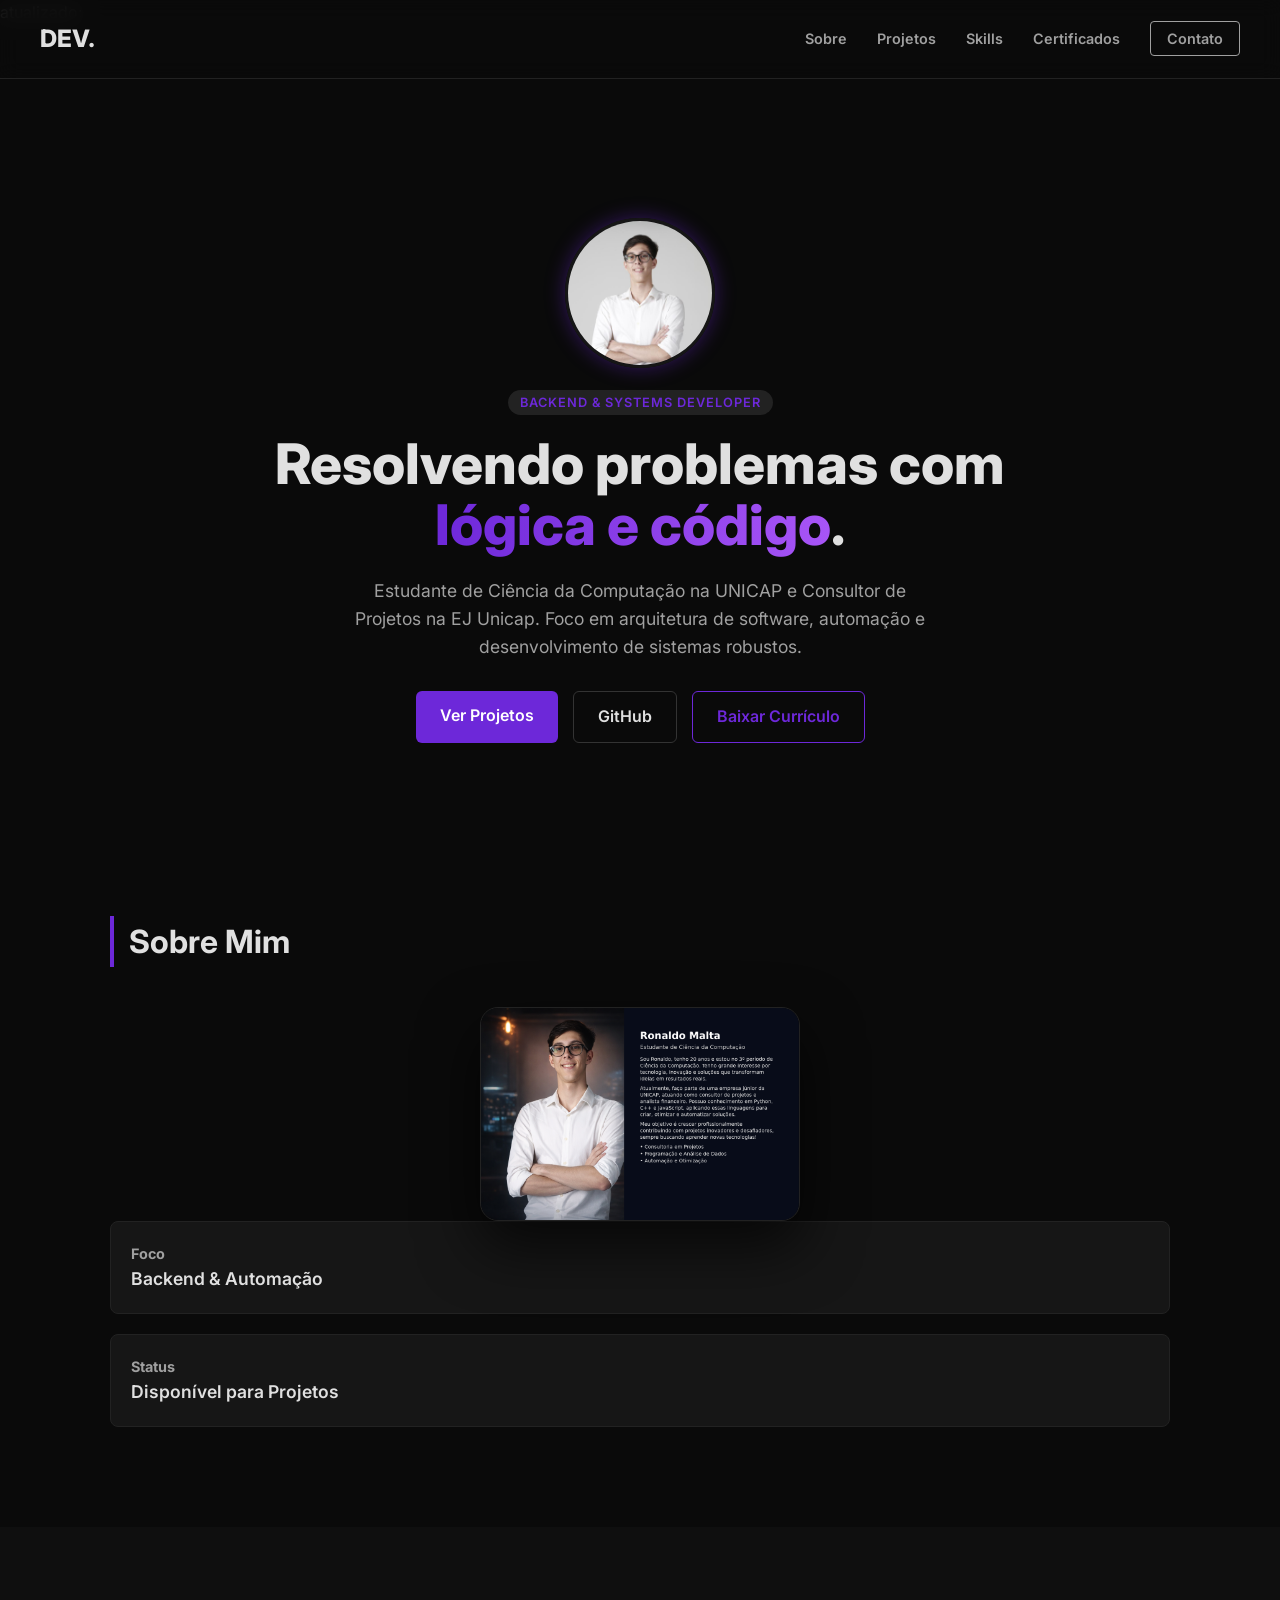
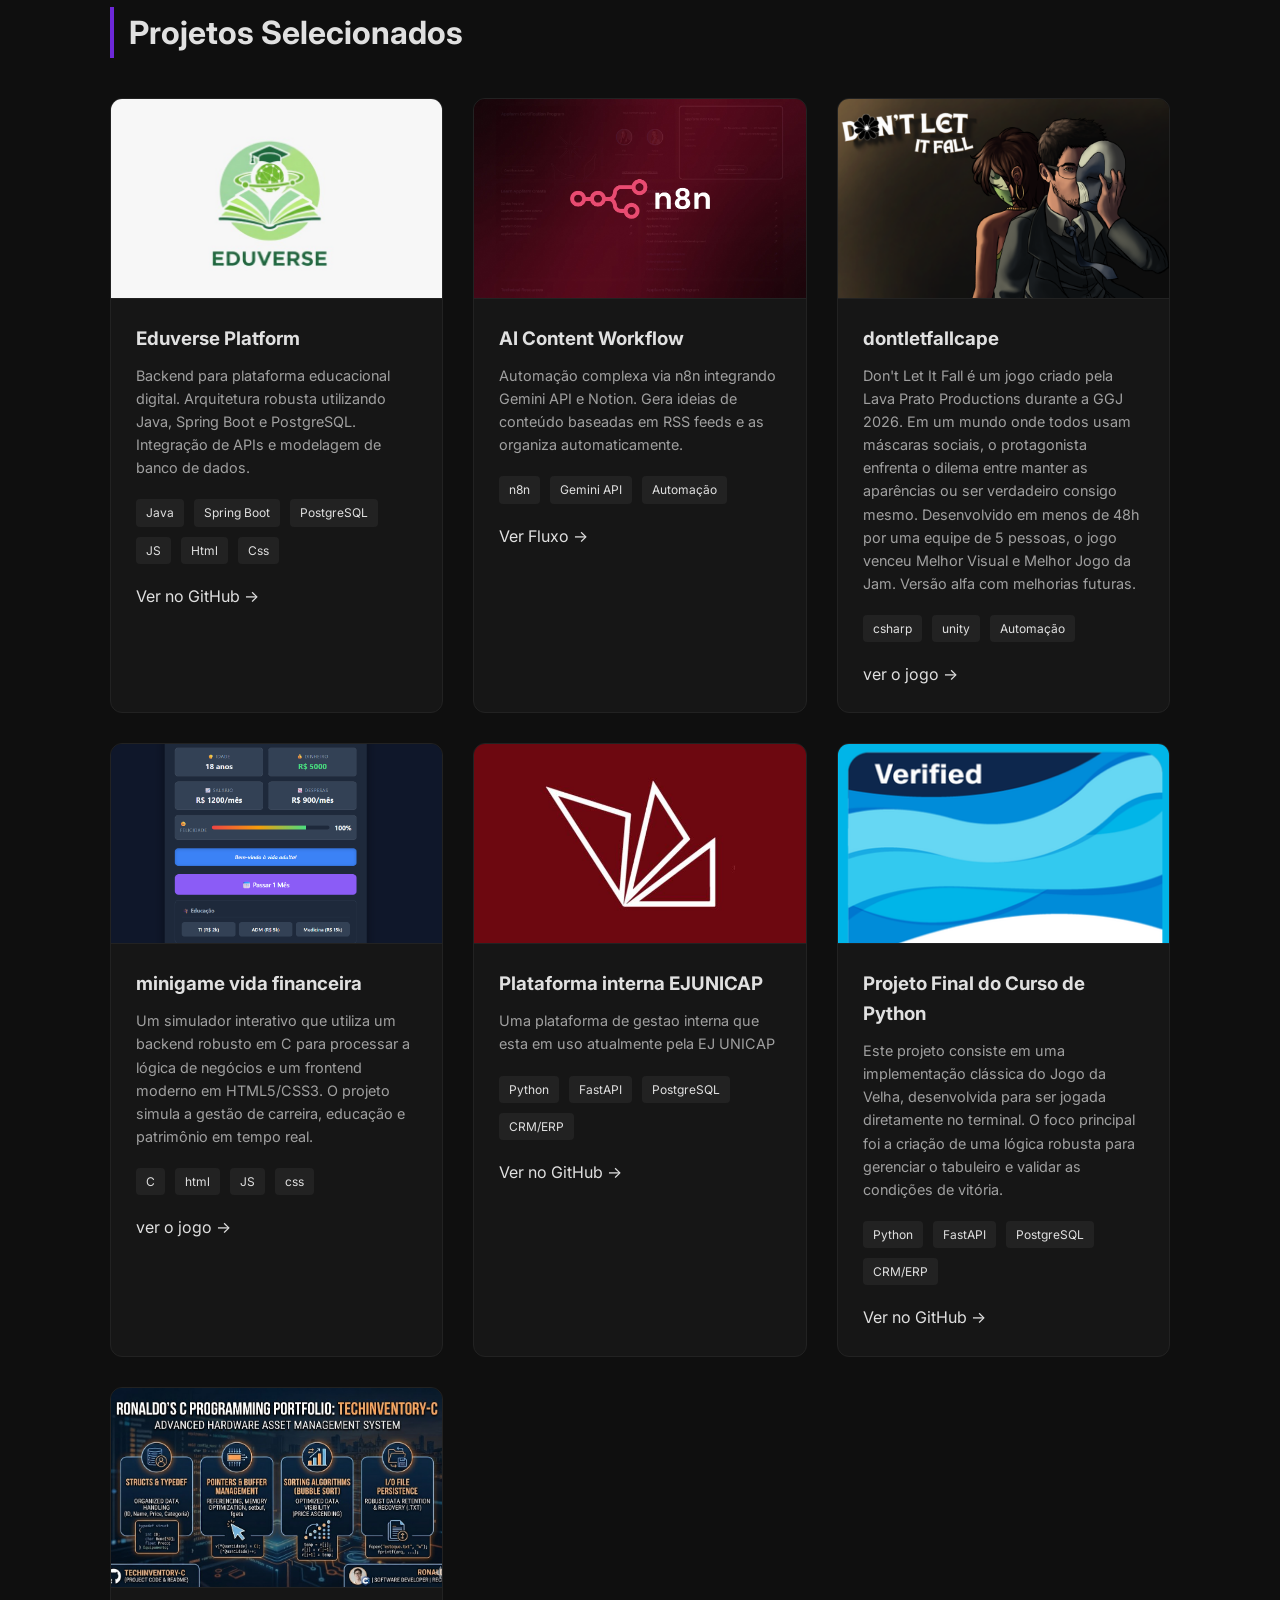
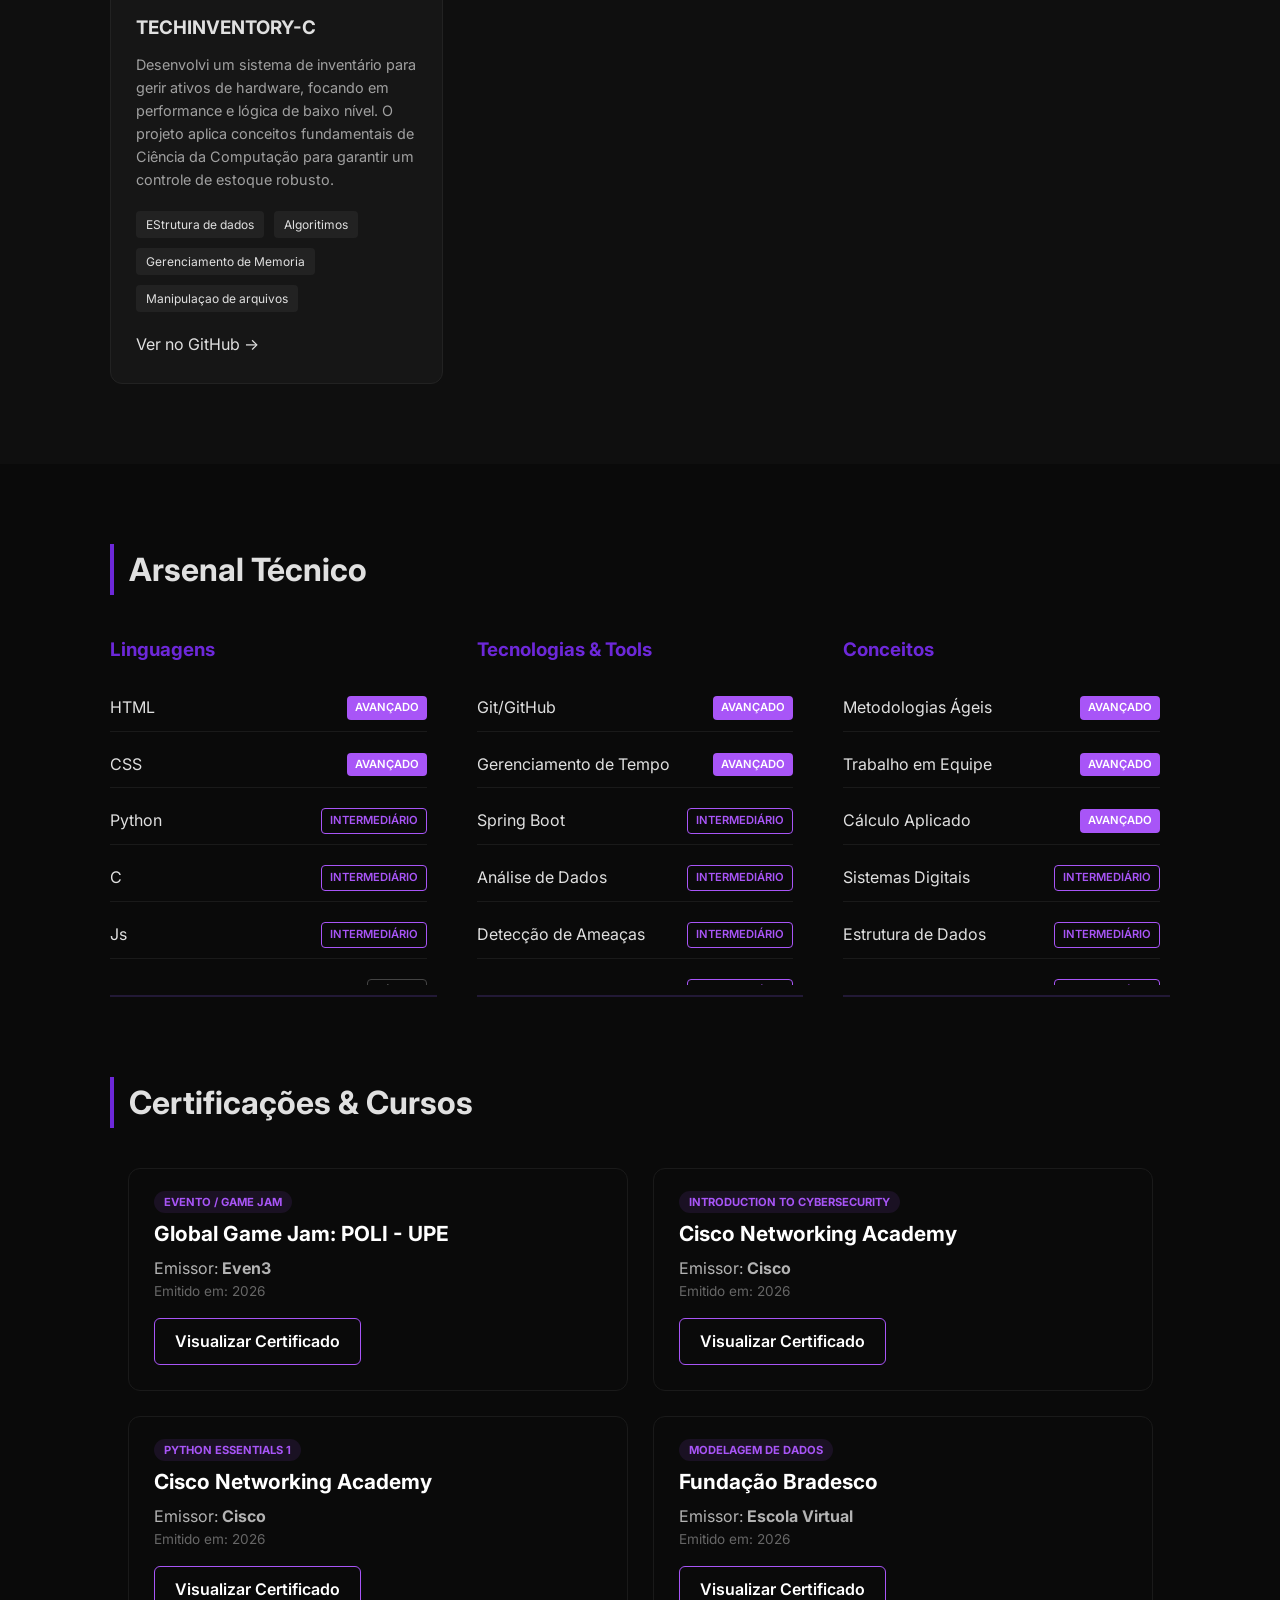
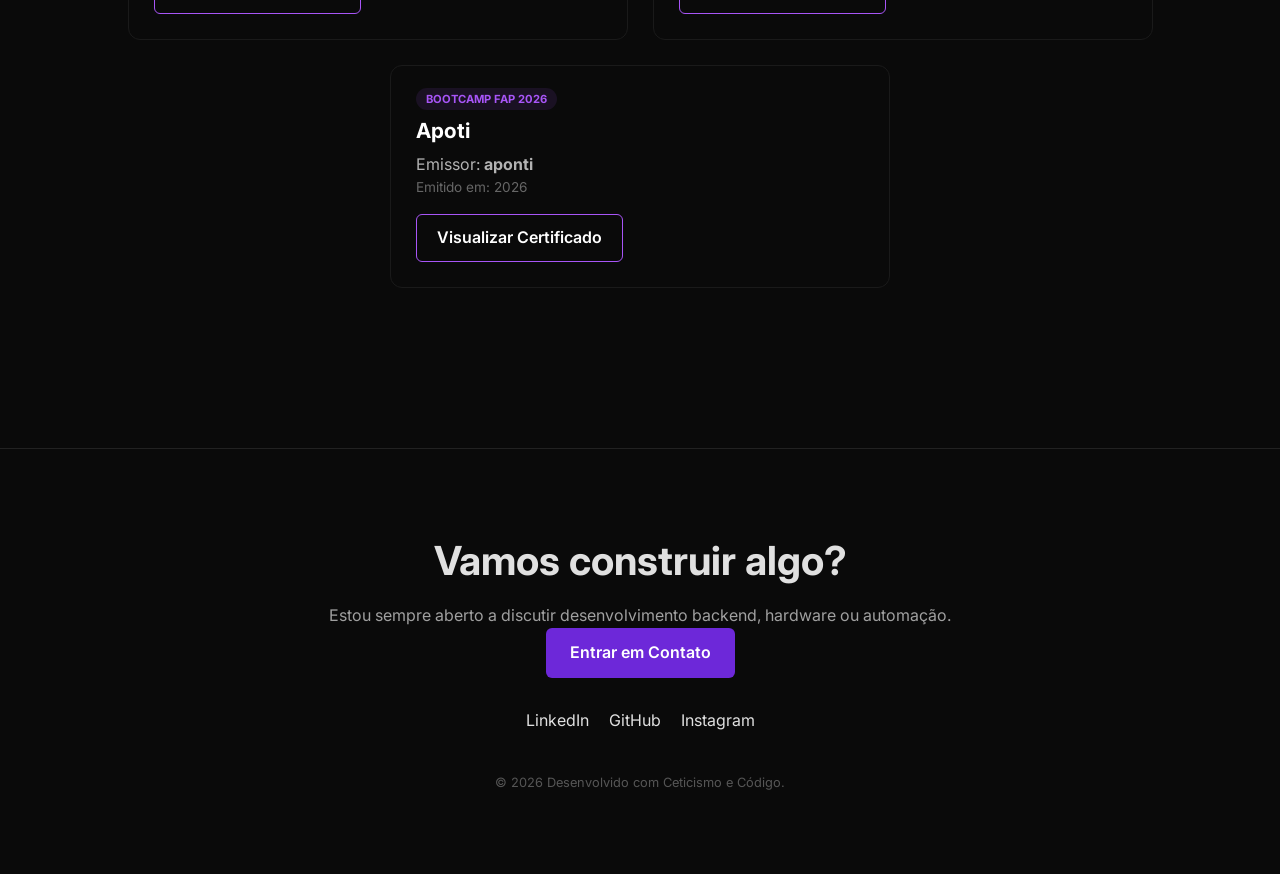
==== index.html @ 0e70e8b4 "projeto em C" ====
atualizado: <!DOCTYPE html>
<html lang="pt-BR">
<head>
    <meta charset="UTF-8">
    <meta name="viewport" content="width=device-width, initial-scale=1.0">
    <title>Portfólio | Consultor & Desenvolvedor</title>
    <link rel="stylesheet" href="css/style.css">
    <link href="https://fonts.googleapis.com/css2?family=Inter:wght@400;600;800&display=swap" rel="stylesheet">
</head>
<body>

    <nav class="navbar">
        <div class="logo">DEV.</div>
        <ul class="nav-links">
            <li><a href="#about">Sobre</a></li>
            <li><a href="#projects">Projetos</a></li>
            <li><a href="#skills">Skills</a></li>
            <li><a href="#certifications">Certificados</a></li>
            <li><a href="#contact" class="btn-contact">Contato</a></li>
        </ul>
    </nav>

    <header class="hero">
        <div class="hero-content">
            
            <div class="profile-container">
                <img src="./assets/imagens/perfil.jpg" alt="Foto de Perfil" class="profile-pic">
            </div>

            <span class="badge">Backend & Systems Developer</span>
            <h1>Resolvendo problemas com <span class="highlight">lógica e código</span>.</h1>
            <p>Estudante de Ciência da Computação na UNICAP e Consultor de Projetos na EJ Unicap. Foco em arquitetura de software, automação e desenvolvimento de sistemas robustos.</p>
            <div class="cta-group">
                <a href="#projects" class="btn-primary">Ver Projetos</a>
                <a href="https://github.com/ronaldomalta" target="_blank" class="btn-secondary">GitHub</a>
                <a href="./assets/curriculo.pdf" download class="btn-cv">
    Baixar Currículo
</a>
            </div>
        </div>
    </header>

    <section id="about" class="section">
        <div class="container">
            <h2>Sobre Mim</h2>
            <div class="about-photo">
    <img src="./assets/imagens/sobre.jpg" alt="Ronaldo Malta - Perfil Profissional">
</div>
                <div class="about-stats">
                    <div class="stat-card">
                        <h3>Foco</h3>
                        <p>Backend & Automação</p>
                    </div>
                    <div class="stat-card">
                        <h3>Status</h3>
                        <p>Disponível para Projetos</p>
                    </div>
                </div>
            </div>
        </div>
    </section>

    <section id="projects" class="section bg-dark">
        <div class="container">
            <h2>Projetos Selecionados</h2>
            <div class="project-grid">
                
                <article class="project-card">
                    <div class="project-image">
                        <img src="./assets/imagens/eduverse.jpg" alt="Backend Code" class="img-fluid">
                    </div>
                    <div class="project-info">
                        <h3>Eduverse Platform</h3>
                        <p>Backend para plataforma educacional digital. Arquitetura robusta utilizando Java, Spring Boot e PostgreSQL. Integração de APIs e modelagem de banco de dados.</p>
                        <div class="tags">
                            <span>Java</span><span>Spring Boot</span><span>PostgreSQL</span><span>JS</span><span>Html</span><span>Css</span>
                        </div>
                        <a href="https://github.com/ronaldomalta/eduverse-front.git" class="link-arrow">Ver no GitHub &rarr;</a>
                    </div>
                </article>
                <article class="project-card">
                    <div class="project-image">
                        <img src="./assets/imagens/n8n-workflow.jpg" alt="Automation" class="img-fluid">
                    </div>
                    <div class="project-info">
                        <h3>AI Content Workflow</h3>
                        <p>Automação complexa via n8n integrando Gemini API e Notion. Gera ideias de conteúdo baseadas em RSS feeds e as organiza automaticamente.</p>
                        <div class="tags">
                            <span>n8n</span><span>Gemini API</span><span>Automação</span>
                        </div>
                        <a href="#" class="link-arrow">Ver Fluxo &rarr;</a>
                    </div>
                </article>
                <article class="project-card">
                    <div class="project-image">
                        <img src="/assets/imagens/dontletitfallcape.png" alt="Automation" class="img-fluid">
                    </div>
                    <div class="project-info">
                        <h3>dontletfallcape</h3>
                        <p>Don't Let It Fall é um jogo criado pela Lava Prato Productions durante a GGJ 2026. Em um mundo onde todos usam máscaras sociais, o protagonista enfrenta o dilema entre manter as aparências ou ser verdadeiro consigo mesmo.
Desenvolvido em menos de 48h por uma equipe de 5 pessoas, o jogo venceu Melhor Visual e Melhor Jogo da Jam. Versão alfa com melhorias futuras.</p>
                        <div class="tags">
                            <span>csharp</span><span>unity</span><span>Automação</span>
                        </div>
                        <a href="https://globalgamejam.org/games/2026/dont-let-it-fall-1" class="link-arrow">ver o jogo &rarr;</a>
                    </div>
                </article>
                <article class="project-card">
                    <div class="project-image">
                        <img src="/assets/imagens/minigame.jpg" alt="Automation" class="img-fluid">
                    </div>
                    <div class="project-info">
                        <h3>minigame vida financeira</h3>
                        <p>Um simulador interativo que utiliza um backend robusto em C para processar a lógica de negócios e um frontend moderno em HTML5/CSS3. O projeto simula a gestão de carreira, educação e patrimônio em tempo real.</p>
                        <div class="tags">
                            <span>C</span><span>html</span><span>JS</span><span>css</span>
                        </div>
                        <a href="https://github.com/ronaldomalta/minigame-financeiro.git" class="link-arrow">ver o jogo &rarr;</a>
                    </div>
                </article>
                <article class="project-card">
                    <div class="project-image">
                        <img src="/assets/imagens/empresajuniur.png" alt="Backend Code" class="img-fluid">
                    </div>
                    <div class="project-info">
                        <h3>Plataforma interna EJUNICAP</h3>
                        <p>Uma plataforma de gestao interna que esta em uso atualmente pela EJ UNICAP</p>
                        <div class="tags">
                            <span>Python</span><span>FastAPI</span><span>PostgreSQL</span><span>CRM/ERP</span>
                        </div>
                        <a href="https://github.com/organizations/EJUnicap-org" class="link-arrow" target="_blank">Ver no GitHub &rarr;</a>
                    </div>
                </article>
                <article class="project-card">
                    <div class="project-image">
                        <img src="/assets/imagens/python.png" alt="Backend Code" class="img-fluid">
                    </div>
                    <div class="project-info">
                        <h3>Projeto Final do Curso de Python</h3>
                        <p>Este projeto consiste em uma implementação clássica do Jogo da Velha, desenvolvida para ser jogada diretamente no terminal. O foco principal foi a criação de uma lógica robusta para gerenciar o tabuleiro e validar as condições de vitória. </p>
                        <div class="tags">
                            <span>Python</span><span>FastAPI</span><span>PostgreSQL</span><span>CRM/ERP</span>
                        </div>
                        <a href="https://github.com/ronaldomalta/python-essentials-final-project.git" class="link-arrow" target="_blank">Ver no GitHub &rarr;</a>
                    </div>
                </article>
                 <article class="project-card">
                    <div class="project-image">
                        <img src="/assets/imagens/TECHINVENTORY-C.jpg" alt="Backend Code" class="img-fluid">
                    </div>
                    <div class="project-info">
                        <h3>TECHINVENTORY-C</h3>
                        <p>Desenvolvi um sistema de inventário para gerir ativos de hardware, focando em performance e lógica de baixo nível. O projeto aplica conceitos fundamentais de Ciência da Computação para garantir um controle de estoque robusto. </p>
                        <div class="tags">
                            <span>EStrutura de dados</span><span>Algoritimos</span><span>Gerenciamento de Memoria </span><span>Manipulaçao de arquivos</span>
                        </div>
                        <a href="https://github.com/ronaldomalta/TechInventory-C.git" class="link-arrow" target="_blank">Ver no GitHub &rarr;</a>
                    </div>
                </article>


            </div>
        </div>
    </section>

    <section id="skills" class="section">
    <div class="container">
        <h2>Arsenal Técnico</h2>
        <div class="skills-wrapper">
            
            <div class="skill-category">
                <h3>Linguagens</h3>
                <ul class="skill-list">
                    <li>Java <span class="skill-level Básico">Básico</span></li>
                    <li>Python <span class="skill-level intermediário">Intermediário</span></li>
                    <li>C# <span class="skill-level básico">Básico</span></li>
                    <li>C <span class="skill-level intermediário">Intermediário</span></li>
                    <li>Js <span class="skill-level intermediário">Intermediário</span></li>
                    <li>HTML <span class="skill-level avançado">Avançado</span></li>
                    <li>CSS <span class="skill-level avançado">Avançado</span></li>
                </ul>
            </div>

            <div class="skill-category">
                <h3>Tecnologias & Tools</h3>
                <ul class="skill-list">
                    <li>Spring Boot <span class="skill-level intermediário">Intermediário</span></li>
                    <li>Unity Engine <span class="skill-level básico">Básico</span></li>
                    <li>n8n <span class="skill-level Básico">Básico</span></li>
                    <li>Git/GitHub <span class="skill-level avançado">Avançado</span></li>
                    <li>Análise de Dados <span class="skill-level intermediário">Intermediário</span></li>
                    <li>Gerenciamento de Tempo <span class="skill-level avançado">Avançado</span></li>
                    <li>Detecção de Ameaças <span class="skill-level intermediário">Intermediário</span></li>
                    <li>Segurança em Redes <span class="skill-level básico">Básico</span></li>
                    <li>Scripting & Debugging <span class="skill-level intermediário">Intermediário</span></li>
                     <li>Desenvolvimento full stack <span class="skill-level intermediário">Intermediário</span></li>

                </ul>
            </div>

            <div class="skill-category">
                <h3>Conceitos</h3>
                <ul class="skill-list">
                    <li>Metodologias Ágeis <span class="skill-level avançado">Avançado</span></li>
                    <li>Trabalho em Equipe <span class="skill-level avançado">Avançado</span></li>
                    <li>Sistemas Digitais <span class="skill-level intermediário">Intermediário</span></li>
                    <li>Estrutura de Dados <span class="skill-level intermediário">Intermediário</span></li>
                    <li>SQL<span class="skill-level básico">Básico</span></li>
                    <li>Cálculo Aplicado <span class="skill-level avançado">Avançado</span></li>
                    <li>API REST <span class="skill-level intermediário">intermediário</span></li>
                    <li>Análise Financeira <span class="skill-level intermediário">Intermediário</span></li>
                    <li>Inglês <span class="skill-level intermediário">Intermediário B1</span></li>
                    <li>Cybersecurity <span class="skill-level intermediário">Intermediário</span></li>
                    <li>Tríade CIA <span class="skill-level intermediário">Intermediário</span></li>
                    <li>Privacidade de Dados<span class="skill-level intermediário">Intermediário</span></li>
                    <li>Pensamento Algorítmico<span class="skill-level intermediário">Intermediário</span></li>
                    <li>Melhores Práticas<span class="skill-level básico">Básico</span></li>
                </ul>
            </div>

        </div>        
    </div>
   <section id="certifications" class="section">
    <div class="container">
        <h2>Certificações & Cursos</h2>
        <div class="cert-grid">
            
            <!-- Card 1 -->
            <div class="cert-card">
                <div class="cert-info">
                    <span class="cert-tag">Evento / Game Jam</span>
                    <h4>Global Game Jam: POLI - UPE</h4>
                    <p>Emissor: <strong>Even3</strong></p>
                    <span class="cert-date">Emitido em: 2026</span>
                </div>
                <div class="cert-actions">
                    <a href="/assets/imagens/certificado gamejam.pdf" target="_blank" class="btn-cert">Visualizar Certificado</a>
                </div>
            </div>

            <!-- Card 2 -->
            <div class="cert-card">
                <div class="cert-info">
                    <span class="cert-tag">Introduction to Cybersecurity</span>
                    <h4>Cisco Networking Academy</h4>
                    <p>Emissor: <strong>Cisco</strong></p>
                    <span class="cert-date">Emitido em: 2026</span>
                </div>
                <div class="cert-actions">
                    <a href="/assets/imagens/cybersecurity.pdf" target="_blank" class="btn-cert">Visualizar Certificado</a>
                </div>
            </div>

            <!-- Card 3 -->
            <div class="cert-card">
                <div class="cert-info">
                    <span class="cert-tag">Python Essentials 1</span>
                    <h4>Cisco Networking Academy</h4>
                    <p>Emissor: <strong>Cisco</strong></p>
                    <span class="cert-date">Emitido em: 2026</span>
                </div>
                <div class="cert-actions">
                    <a href="/assets/imagens/Python.pdf" target="_blank" class="btn-cert">Visualizar Certificado</a>
                </div>
            </div>

            <!-- Card 4 (O novo certificado) -->
            <div class="cert-card">
                <div class="cert-info">
                    <span class="cert-tag">Modelagem de Dados</span>
                    <h4>Fundação Bradesco</h4>
                    <p>Emissor: <strong>Escola Virtual</strong></p>
                    <span class="cert-date">Emitido em: 2026</span>
                </div>
                <div class="cert-actions">
                    <a href="/assets/imagens/Certificado modelagem de dados.pdf" target="_blank" class="btn-cert">Visualizar Certificado</a>
                </div>
            </div>
            <!--card 5 (novo certificado)-->
            <div class="cert-card">
                <div class="cert-info">
                    <span class="cert-tag">Bootcamp FAP 2026 </span>
                    <h4>Apoti</h4>
                    <p>Emissor: <strong>aponti</strong></p>
                    <span class="cert-date">Emitido em: 2026</span>
                </div>
                <div class="cert-actions">
                    <a href="/assets/imagens/Turma 02 - C4_Certificado BootCamp.pdf" target="_blank" class="btn-cert">Visualizar Certificado</a>
                </div>
            </div>

        </div> <!-- Este fecha a cert-grid -->
    </div> <!-- Este fecha o container -->
</section> <!-- Este fecha a section -->
</section>

    <footer id="contact">
    <div class="container footer-content">
        <h2>Vamos construir algo?</h2>
        <p>Estou sempre aberto a discutir desenvolvimento backend, hardware ou automação.</p>
        <a href="mailto:ronaldomalta9@gmail.com" class="btn-primary">Entrar em Contato</a>
            <div class="social-links">
                <a href="https://www.linkedin.com/in/ronaldo-malta-583777362/">LinkedIn</a>
                <a href="https://github.com/ronaldomalta">GitHub</a>
                <a href="instagram.com/ronaldo__tavares">Instagram</a>
            </div>
            <p class="copyright">&copy; 2026 Desenvolvido com Ceticismo e Código.</p>
        </div>
    </footer>

</body>
</html>
---- css/style.css ----
/* ===============================
   VARIÁVEIS
================================ */
:root {
    --bg-color: #0a0a0a;
    --card-bg: #161616;
    --text-main: #e0e0e0;
    --text-muted: #a0a0a0;
    --accent: #6d28d9;
    --accent-hover: #5b21b6;
    --font-main: 'Inter', sans-serif;
}

/* ===============================
   RESET
================================ */
* {
    margin: 0;
    padding: 0;
    box-sizing: border-box;
}

body {
    font-family: var(--font-main);
    background-color: var(--bg-color);
    color: var(--text-main);
    line-height: 1.6;
}

a {
    text-decoration: none;
    color: inherit;
    transition: 0.3s;
}

ul {
    list-style: none;
}

/* ===============================
   UTILITÁRIOS
================================ */
.container {
    max-width: 1100px;
    margin: 0 auto;
    padding: 0 20px;
}

/* ===============================
   NAVBAR
================================ */
.navbar {
    display: flex;
    justify-content: space-between;
    align-items: center;
    padding: 20px 40px;
    position: fixed;
    width: 100%;
    top: 0;
    background: rgba(10, 10, 10, 0.9);
    backdrop-filter: blur(10px);
    z-index: 1000;
    border-bottom: 1px solid #222;
}

.logo {
    font-weight: 800;
    font-size: 1.5rem;
}

.nav-links {
    display: flex;
    gap: 30px;
    align-items: center;
}

.nav-links a {
    font-size: 0.9rem;
    font-weight: 600;
    color: var(--text-muted);
}

.nav-links a:hover {
    color: var(--text-main);
}

.btn-contact {
    border: 1px solid var(--text-muted);
    padding: 8px 16px;
    border-radius: 4px;
}

.btn-contact:hover {
    border-color: var(--text-main);
    background: #fff;
    color: #000;
}

/* ===============================
   HERO
================================ */
.hero {
    min-height: 90vh;
    padding-top: 100px;
    display: flex;
    align-items: center;
    justify-content: center;
    text-align: center;
}

.hero-content {
    max-width: 800px;
}

/* FOTO DE PERFIL */
.profile-container {
    margin-bottom: 25px;
    display: flex;
    justify-content: center;
}

.profile-pic {
    width: 150px;
    height: 150px;
    border-radius: 50%;
    object-fit: cover;
    border: 3px solid var(--card-bg);
    box-shadow: 0 0 20px rgba(109, 40, 217, 0.4);
    transition: 0.3s ease;
}

.profile-pic:hover {
    transform: scale(1.05);
    box-shadow: 0 0 30px rgba(109, 40, 217, 0.7);
}

.badge {
    background: #222;
    color: var(--accent);
    padding: 5px 12px;
    border-radius: 20px;
    font-size: 0.8rem;
    font-weight: 600;
    text-transform: uppercase;
    letter-spacing: 1px;
}

h1 {
    font-size: 3.5rem;
    margin: 20px 0;
    line-height: 1.1;
    font-weight: 800;
}

.highlight {
    background: linear-gradient(90deg, var(--accent), #a855f7);
    -webkit-background-clip: text;
    -webkit-text-fill-color: transparent;
}

.hero p {
    font-size: 1.1rem;
    color: var(--text-muted);
    max-width: 600px;
    margin: 0 auto 30px auto;
}

.cta-group {
    display: flex;
    gap: 15px;
    justify-content: center;
    flex-wrap: wrap;
}

/* BOTÕES */
.btn-primary {
    background: var(--accent);
    color: #fff;
    padding: 12px 24px;
    border-radius: 6px;
    font-weight: 600;
    display: inline-block;
    transition: 0.3s ease;
}

.btn-primary:hover {
    background: var(--accent-hover);
    transform: translateY(-2px);
}

.btn-secondary {
    background: transparent;
    border: 1px solid #333;
    padding: 12px 24px;
    border-radius: 6px;
    font-weight: 600;
}

.btn-secondary:hover {
    border-color: var(--text-main);
}

.btn-cv {
    background: transparent;
    border: 1px solid var(--accent);
    color: var(--accent);
    padding: 12px 24px;
    border-radius: 6px;
    font-weight: 600;
}

.btn-cv:hover {
    background: var(--accent);
    color: #fff;
    transform: translateY(-2px);
}

/* ===============================
   SECTIONS
================================ */
.section {
    padding: 80px 0;
}

.bg-dark {
    background: #0f0f0f;
}

/* Linha roxa só nas sections */
.section h2 {
    font-size: 2rem;
    margin-bottom: 40px;
    border-left: 4px solid var(--accent);
    padding-left: 15px;
}

/* ===============================
   ABOUT
================================ */
.about-grid {
    display: grid;
    grid-template-columns: 1fr 1fr;
    gap: 40px;
    align-items: center;
}

.about-photo {
    display: flex;
    justify-content: center;
    align-items: center;
}

.about-photo img {
    width: 100%;
    max-width: 320px;
    border-radius: 18px;
    border: 1px solid #222;
    box-shadow: 0 25px 60px rgba(0,0,0,0.7);
    transition: 0.4s ease;
}

.about-photo img:hover {
    transform: translateY(-6px) scale(1.03);
    box-shadow: 0 35px 80px rgba(109, 40, 217, 0.4);
}

.stat-card {
    background: var(--card-bg);
    padding: 20px;
    border-radius: 8px;
    margin-bottom: 20px;
    border: 1px solid #222;
}

.stat-card h3 {
    font-size: 0.9rem;
    color: var(--text-muted);
}

.stat-card p {
    font-weight: 600;
    font-size: 1.1rem;
}
/* ===============================
   EXPERIENCE COMPACT
================================ */
.exp-wrapper {
    max-width: 800px;
    margin: 0 auto;
}

.exp-item {
    background: var(--card-bg);
    border-radius: 10px;
    border: 1px solid #222;
    transition: 0.3s ease;
}

.exp-item:hover {
    transform: translateY(-4px);
    border-color: var(--accent);
}
.exp-item.compact {
    padding: 24px;
}

/* topo com logo + texto */
.exp-top {
    display: flex;
    gap: 18px;
    align-items: flex-start;
}

/* logo pequena tipo projeto */
.exp-logo {
    width: 70px;
    height: 70px;
    object-fit: contain;
    background: #111;
    padding: 8px;
    border-radius: 8px;
    border: 1px solid #222;
}

.exp-main h3 {
    font-size: 1.2rem;
    margin-bottom: 4px;
}

.exp-meta {
    font-size: 0.85rem;
    color: var(--text-muted);
}

.exp-main p {
    margin-top: 8px;
    font-size: 0.95rem;
    color: var(--text-muted);
}

/* parte de aprendizados */
.exp-learned {
    margin-top: 18px;
    padding-top: 14px;
    border-top: 1px solid #222;
}

.exp-learned strong {
    font-size: 0.9rem;
    color: var(--accent);
}

.exp-learned ul {
    margin-top: 8px;
    padding-left: 18px;
}

.exp-learned li {
    margin-bottom: 6px;
    color: var(--text-muted);
}

.exp-learned li::marker {
    color: var(--accent);
}

/* MOBILE */
@media (max-width: 768px) {
    .exp-top {
        flex-direction: column;
    }

    .exp-logo {
        width: 60px;
        height: 60px;
    }
}
/* ===============================
   PROJECTS
================================ */
.project-grid {
    display: grid;
    grid-template-columns: repeat(auto-fit, minmax(300px, 1fr));
    gap: 30px;
}

.project-card {
    background: var(--card-bg);
    border-radius: 12px;
    overflow: hidden;
    border: 1px solid #222;
    transition: 0.3s ease;
}

.project-card:hover {
    transform: translateY(-5px);
}

.project-image {
    height: 200px;
    overflow: hidden;
    border-bottom: 1px solid #222;
}

.img-fluid {
    width: 100%;
    height: 100%;
    object-fit: cover;
    transition: 0.5s ease;
}

.project-card:hover .img-fluid {
    transform: scale(1.1);
}

.project-info {
    padding: 25px;
}

.project-info h3 {
    margin-bottom: 10px;
}

.project-info p {
    font-size: 0.9rem;
    color: var(--text-muted);
    margin-bottom: 20px;
}

.tags {
    display: flex;
    gap: 10px;
    flex-wrap: wrap;
    margin-bottom: 20px;
}

.tags span {
    background: #222;
    font-size: 0.75rem;
    padding: 4px 10px;
    border-radius: 4px;
}

/* ===============================
   SKILLS
================================ */
.skills-wrapper {
    display: grid;
    grid-template-columns: repeat(3, 1fr);
    gap: 30px;
}

.skill-category h3 {
    color: var(--accent);
    margin-bottom: 20px;
}

.skill-list li {
    margin-bottom: 10px;
    padding-bottom: 10px;
    border-bottom: 1px solid #222;
    color: var(--text-muted);
}

/* ===============================
   FOOTER
================================ */
footer {
    text-align: center;
    padding: 80px 0;
    border-top: 1px solid #222;
}

/* Remove linha roxa do footer */
footer h2 {
    font-size: 2.5rem;
    margin-bottom: 10px;
    border: none;
    padding-left: 0;
}

footer p {
    color: var(--text-muted);
}

.social-links {
    margin: 30px 0;
    display: flex;
    justify-content: center;
    gap: 20px;
}

.copyright {
    font-size: 0.8rem;
    margin-top: 40px;
    opacity: 0.5;
}

/* ===============================
   MOBILE
================================ */
@media (max-width: 768px) {
    h1 {
        font-size: 2.5rem;
    }

    .about-grid,
    .skills-wrapper {
        grid-template-columns: 1fr;
    }

    .navbar {
        padding: 15px 20px;
    }

    .nav-links {
        display: none;
    }

    .about-photo img {
        max-width: 260px;
        margin-bottom: 30px;
    }
}

/* Layout das Colunas */
.skills-wrapper {
    display: grid;
    grid-template-columns: repeat(auto-fit, minmax(250px, 1fr));
    gap: 40px;
    margin-top: 30px;
}

.skill-list {
    list-style: none;
    padding: 0;
}

.skill-list li {
    display: flex;
    justify-content: space-between;
    align-items: center;
    padding: 10px 0;
    border-bottom: 1px solid #1a1a1a;
    color: #e0e0e0;
}

/* Estilo das Badges */
.skill-level {
    font-size: 0.7rem;
    padding: 3px 8px;
    border-radius: 4px;
    font-weight: 600;
    text-transform: uppercase;
}

/* Cores por nível */
.avançado {
    background-color: #a855f7; /* Roxo principal */
    color: #fff;
}

.intermediário {
    border: 1px solid #a855f7;
    color: #a855f7;
}

.básico {
    color: #888;
    border: 1px solid #444;
}
/* Container principal de certificados */
.cert-grid {
    display: flex;
    justify-content: center; /* Centraliza enquanto houver poucos */
    flex-wrap: wrap;
    gap: 25px;
    margin-top: 30px;
}

.cert-card {
    background-color: #0a0a0a;
    border: 1px solid #1a1a1a;
    padding: 25px;
    border-radius: 12px;
    width: 100%;
    max-width: 500px; /* Um pouco maior por ser o único */
    display: flex;
    flex-direction: column;
    gap: 15px;
    position: relative;
    overflow: hidden;
    transition: all 0.3s ease;
}

.cert-card:hover {
    border-color: #a855f7;
    box-shadow: 0 0 20px rgba(168, 85, 247, 0.15);
    transform: translateY(-5px);
}

.cert-tag {
    background-color: rgba(168, 85, 247, 0.1);
    color: #a855f7;
    font-size: 0.7rem;
    padding: 4px 10px;
    border-radius: 20px;
    text-transform: uppercase;
    font-weight: bold;
    width: fit-content;
}

.cert-info h4 {
    color: #fff;
    font-size: 1.3rem;
    margin: 5px 0;
}

.cert-info p {
    color: #b3b3b3;
}

.cert-date {
    color: #666;
    font-size: 0.85rem;
}

.btn-cert {
    display: inline-block;
    text-decoration: none;
    color: #fff;
    background-color: transparent;
    border: 1px solid #a855f7;
    padding: 10px 20px;
    border-radius: 6px;
    font-weight: 600;
    transition: all 0.3s ease;
    text-align: center;
}

.btn-cert:hover {
    background-color: #a855f7;
    box-shadow: 0 0 15px rgba(168, 85, 247, 0.4);
}
.arsenal-container {
    max-height: 500px; /* Ajuste essa altura conforme o que você quer que apareça primeiro */
    overflow-y: auto;  /* Faz o scroll aparecer apenas se o conteúdo for maior que a altura */
    padding-right: 15px; /* Espaço para a barra não ficar colada no texto */
}

/* Personalização da barra de scroll para combinar com seu tema roxo */
.arsenal-container::-webkit-scrollbar {
    width: 8px;
}

.arsenal-container::-webkit-scrollbar-track {
    background: #1a1a1a; /* Cor do fundo da barra */
    border-radius: 10px;
}

.arsenal-container::-webkit-scrollbar-thumb {
    background: #8257e5; /* O roxo que você usa no layout */
    border-radius: 10px;
}

.arsenal-container::-webkit-scrollbar-thumb:hover {
    background: #9466ff; /* Um roxo mais claro ao passar o mouse */
}
/* 1. Definimos uma altura fixa para as listas e ativamos o scroll */
.skill-list {
    max-height: 300px; /* Ajuste este valor para mostrar mais ou menos itens antes do scroll */
    overflow-y: auto;  /* Ativa o scroll vertical quando necessário */
    padding-right: 10px; /* Espaço para a barra de scroll não cobrir o texto */
    list-style: none;
}

/* 2. Personalização da Barra de Rolagem (Estilo Moderno/Gamer) */
.skill-list::-webkit-scrollbar {
    width: 6px; /* Largura da barra */
}

.skill-list::-webkit-scrollbar-track {
    background: rgba(255, 255, 255, 0.05); /* Fundo da trilha quase transparente */
    border-radius: 10px;
}

.skill-list::-webkit-scrollbar-thumb {
    background: #8257e5; /* Cor roxa principal do seu tema */
    border-radius: 10px;
}

.skill-list::-webkit-scrollbar-thumb:hover {
    background: #9466ff; /* Cor quando passa o mouse */
}

/* Opcional: Efeito visual para indicar que tem mais conteúdo abaixo */
.skill-category {
    position: relative;
    border-bottom: 2px solid rgba(130, 87, 229, 0.2);
    padding-bottom: 10px;
}

/* ordem dos niveis 
/* Define que a lista é um container flexível em coluna */
.skill-list {
    display: flex;
    flex-direction: column;
}

/* Avançado (Roxo sólido) - Fica no topo */
.skill-list li:has(.avançado) {
    order: 1;
}

/* Intermediário (Borda roxa) - Fica no meio */
.skill-list li:has(.intermediário) {
    order: 2;
}

/* Básico (Simples) - Fica por último */
.skill-list li:has(.básico) {
    order: 3;
}
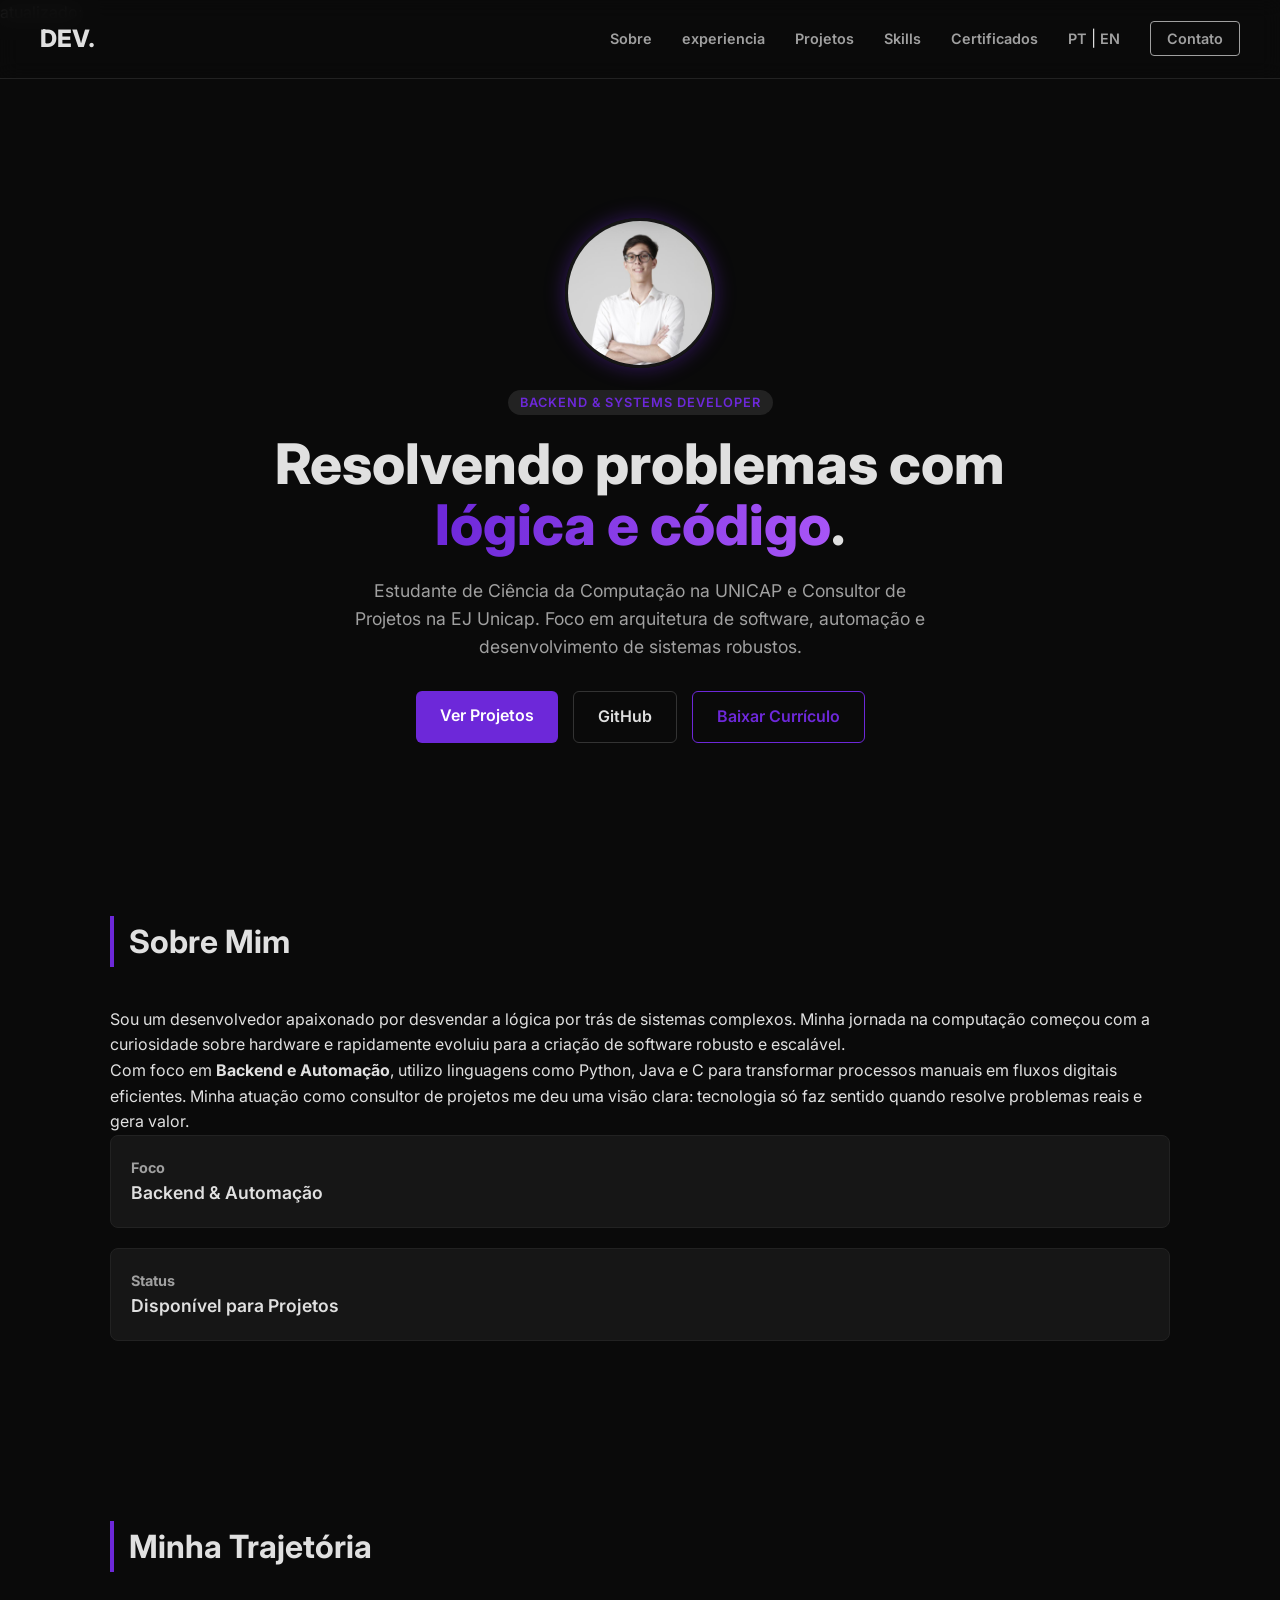
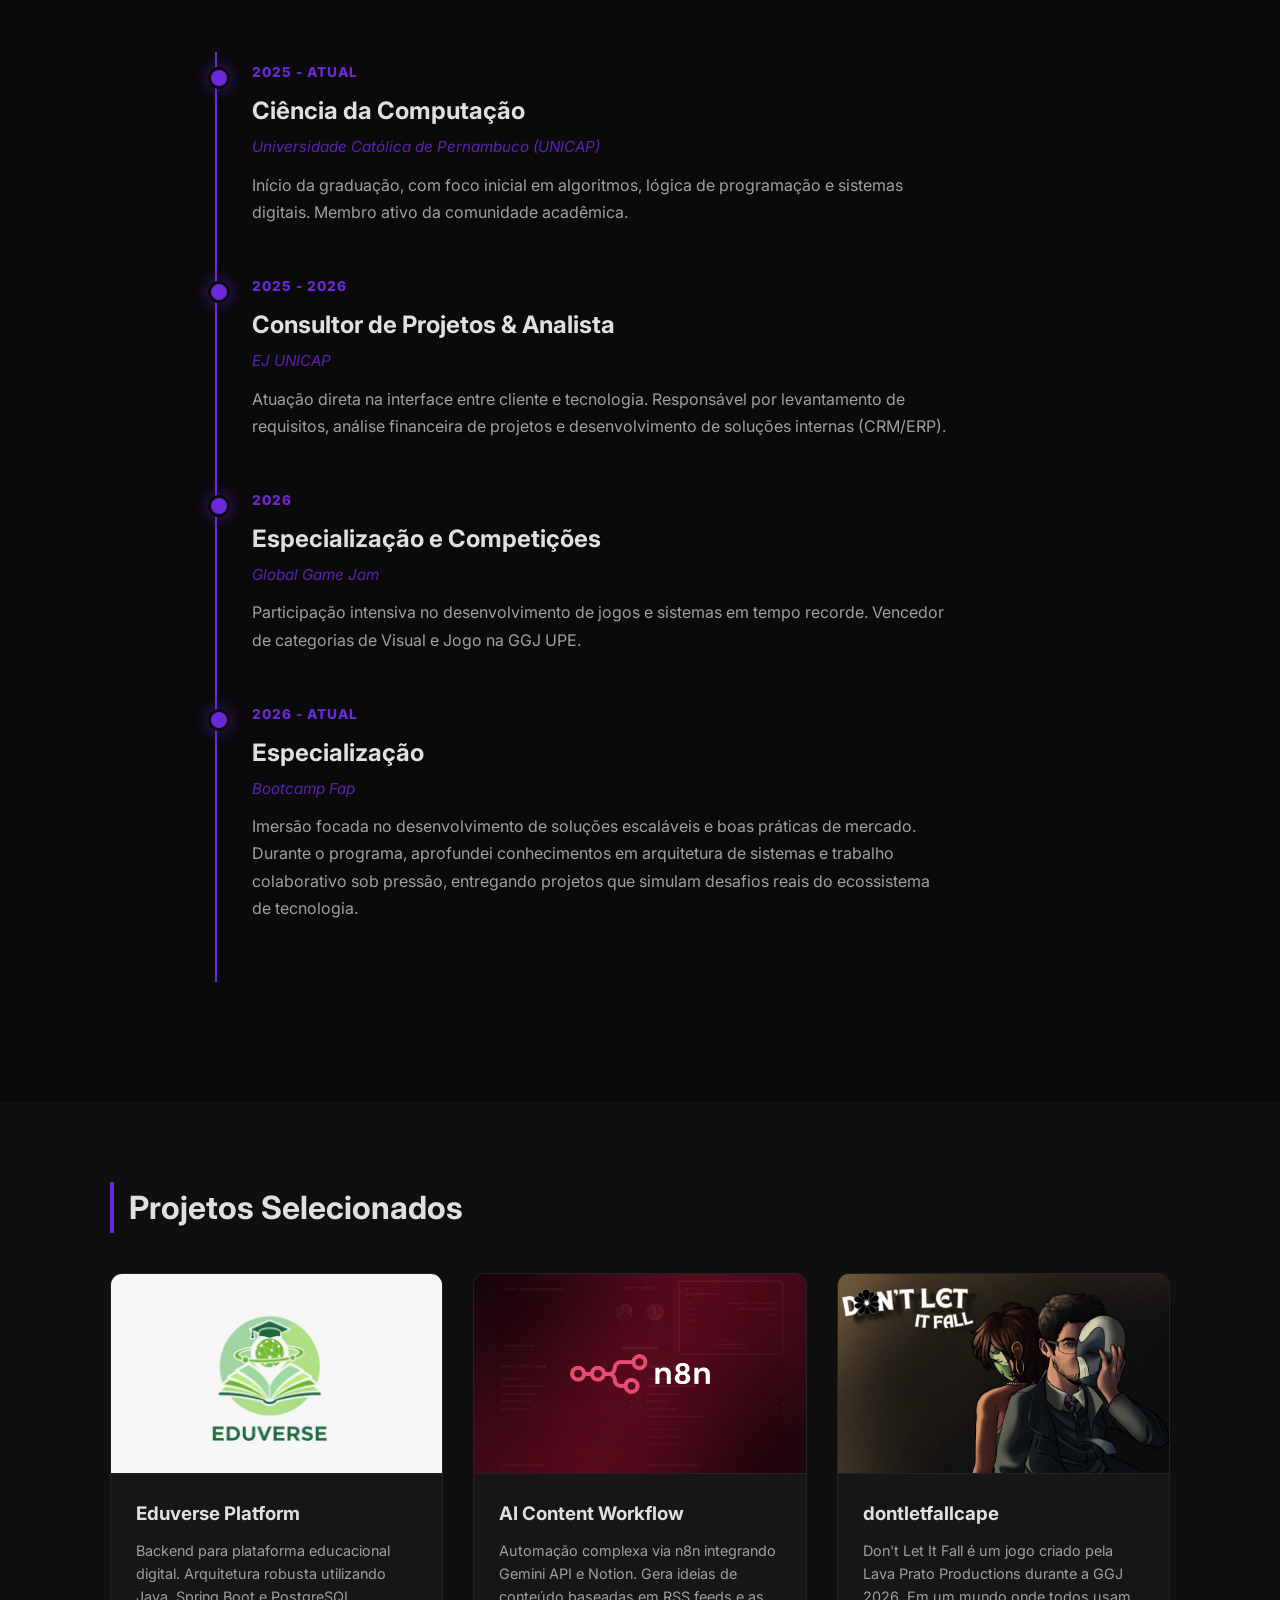
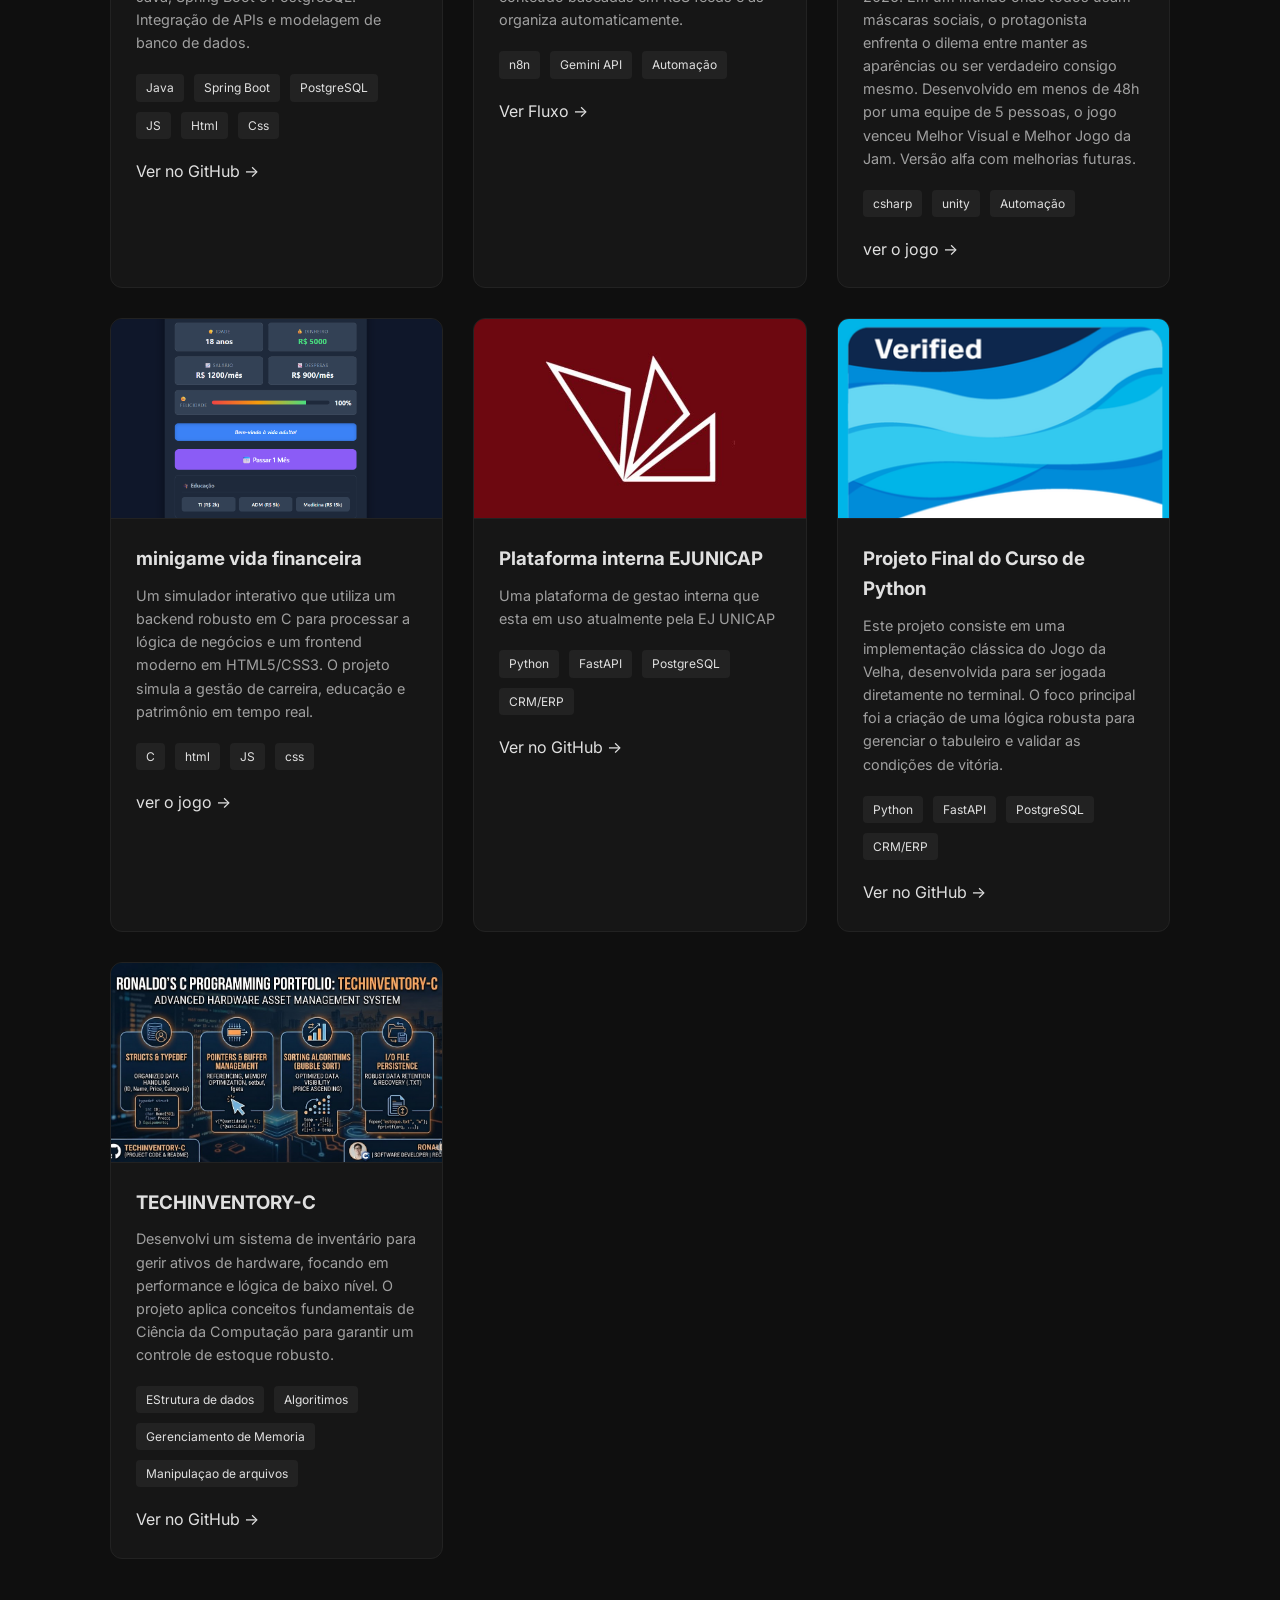
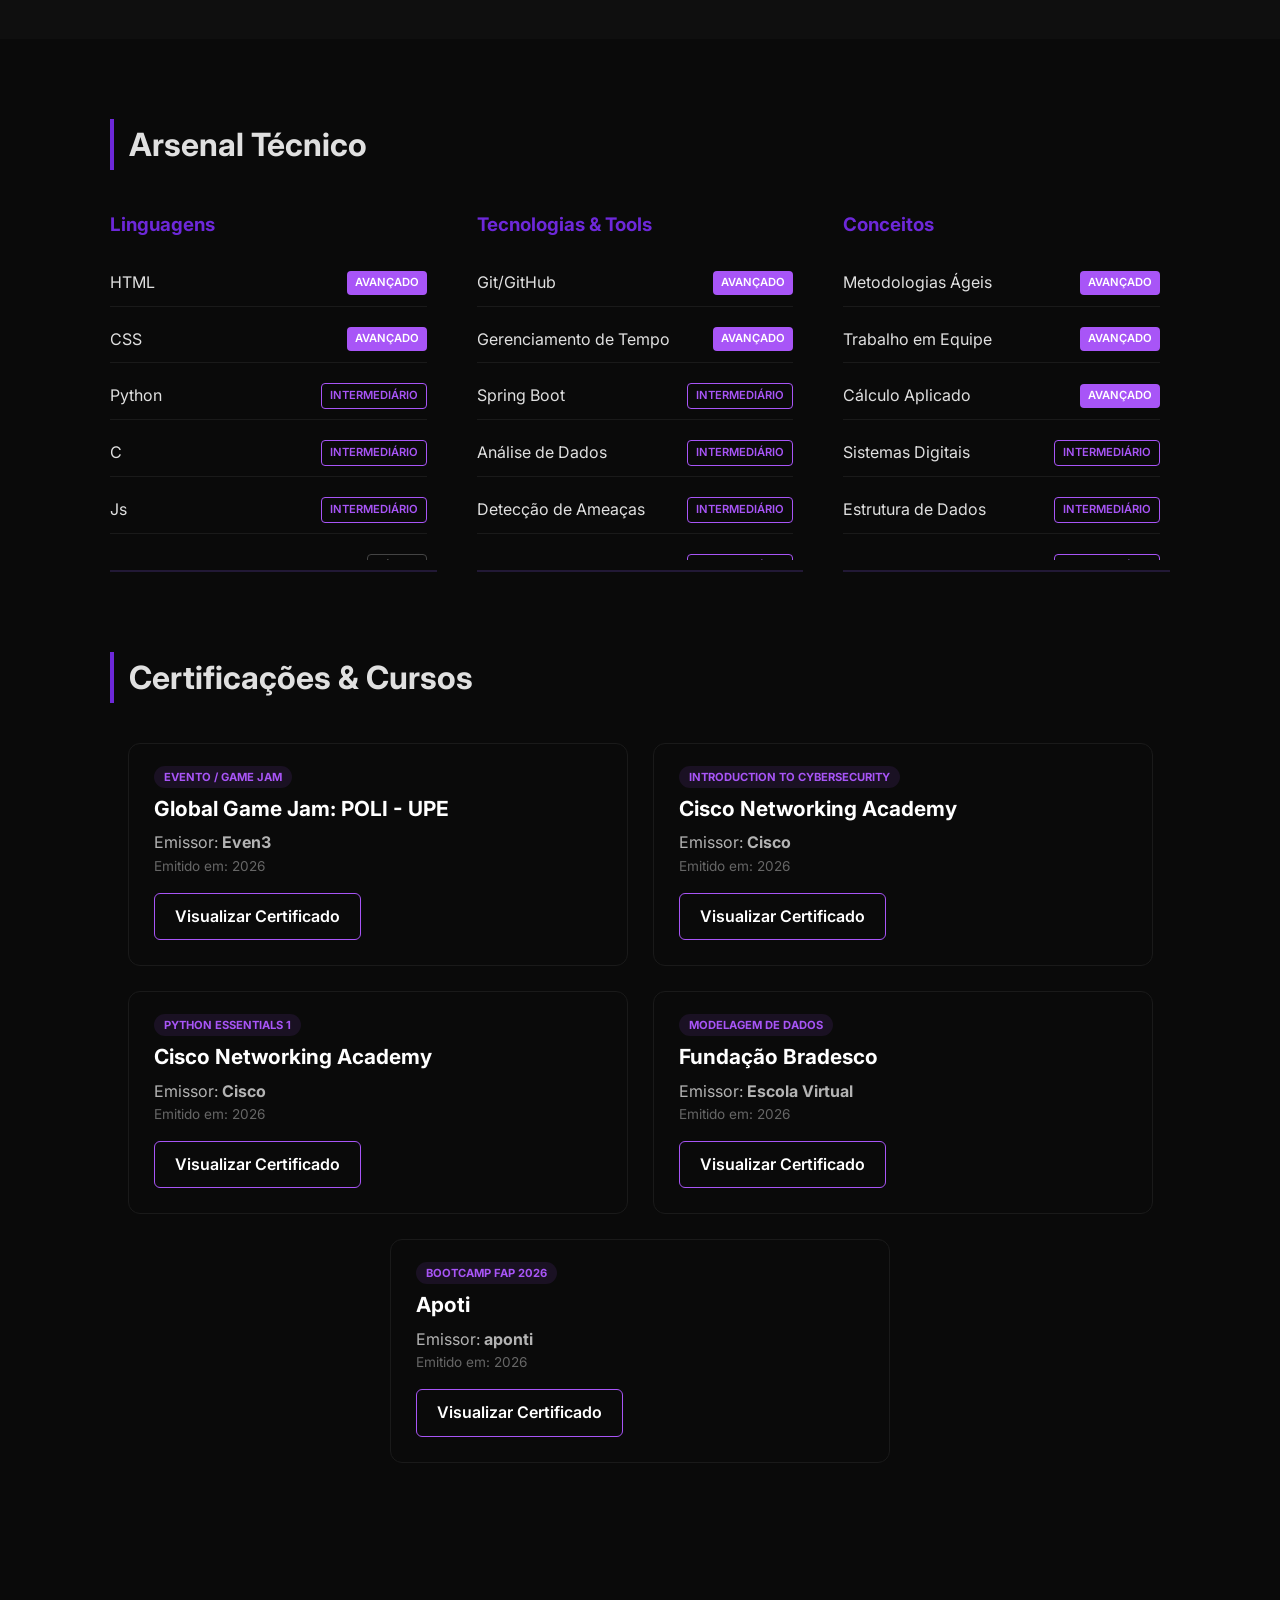
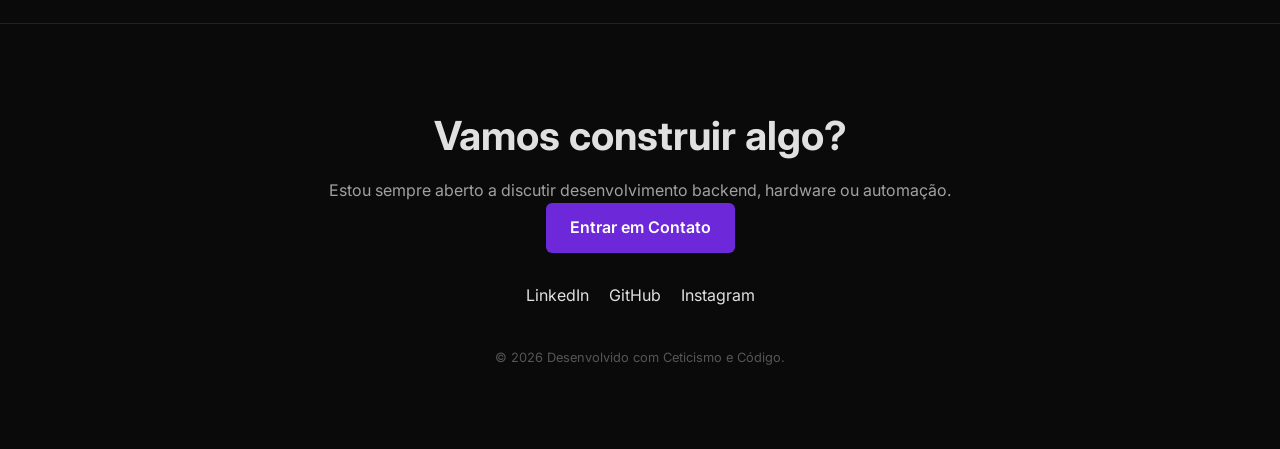
==== commit 76c6b3a2: "portifolio em inlges" ====
--- a/index.html
+++ b/index.html
@@ -13,9 +13,13 @@
         <div class="logo">DEV.</div>
         <ul class="nav-links">
             <li><a href="#about">Sobre</a></li>
+            <li><a href="#experience">experiencia</a></li>
             <li><a href="#projects">Projetos</a></li>
             <li><a href="#skills">Skills</a></li>
             <li><a href="#certifications">Certificados</a></li>
+            <li class="lang-switch">
+                <a href="index.html">PT</a> | <a href="index_en.html" class="active">EN</a>
+            </li>
             <li><a href="#contact" class="btn-contact">Contato</a></li>
         </ul>
     </nav>
@@ -41,25 +45,74 @@
     </header>
 
     <section id="about" class="section">
-        <div class="container">
-            <h2>Sobre Mim</h2>
-            <div class="about-photo">
-    <img src="./assets/imagens/sobre.jpg" alt="Ronaldo Malta - Perfil Profissional">
-</div>
-                <div class="about-stats">
-                    <div class="stat-card">
-                        <h3>Foco</h3>
-                        <p>Backend & Automação</p>
-                    </div>
-                    <div class="stat-card">
-                        <h3>Status</h3>
-                        <p>Disponível para Projetos</p>
-                    </div>
-                </div>
-            </div>
-        </div>
-    </section>
-
+    <div class="container">
+        <h2>Sobre Mim</h2>
+        <div class="about-content">
+            <div class="about-text">
+                <p>
+                    Sou um desenvolvedor apaixonado por desvendar a lógica por trás de sistemas complexos. Minha jornada na computação começou com a curiosidade sobre hardware e rapidamente evoluiu para a criação de software robusto e escalável.
+                </p>
+                <p>
+                    Com foco em <strong>Backend e Automação</strong>, utilizo linguagens como Python, Java e C para transformar processos manuais em fluxos digitais eficientes. Minha atuação como consultor de projetos me deu uma visão clara: tecnologia só faz sentido quando resolve problemas reais e gera valor.
+                </p>
+            </div>
+            <div class="about-stats">
+                <div class="stat-card">
+                    <h3>Foco</h3>
+                    <p>Backend & Automação</p>
+                </div>
+                <div class="stat-card">
+                    <h3>Status</h3>
+                    <p>Disponível para Projetos</p>
+                </div>
+            </div>
+        </div>
+    </div>
+</section>
+<section id="experience" class="section timeline-section">
+    <div class="container">
+        <h2>Minha Trajetória</h2>
+        <div class="timeline-scroll"></div>
+        <div class="timeline">
+            
+            <div class="timeline-item">
+                <div class="timeline-date">2025 - Atual</div>
+                <div class="timeline-content">
+                    <h3>Ciência da Computação</h3>
+                    <span>Universidade Católica de Pernambuco (UNICAP)</span>
+                    <p>Início da graduação, com foco inicial em algoritmos, lógica de programação e sistemas digitais. Membro ativo da comunidade acadêmica.</p>
+                </div>
+            </div>
+
+            <div class="timeline-item">
+                <div class="timeline-date">2025 - 2026</div>
+                <div class="timeline-content">
+                    <h3>Consultor de Projetos & Analista</h3>
+                    <span>EJ UNICAP</span>
+                    <p>Atuação direta na interface entre cliente e tecnologia. Responsável por levantamento de requisitos, análise financeira de projetos e desenvolvimento de soluções internas (CRM/ERP).</p>
+                </div>
+            </div>
+
+            <div class="timeline-item">
+                <div class="timeline-date">2026</div>
+                <div class="timeline-content">
+                    <h3>Especialização e Competições</h3>
+                    <span> Global Game Jam</span>
+                    <p>Participação intensiva no desenvolvimento de jogos e sistemas em tempo recorde. Vencedor de categorias de Visual e Jogo na GGJ UPE.</p>
+                </div>
+            </div>
+            <div class="timeline-item">
+                <div class="timeline-date">2026 - Atual</div>
+                <div class="timeline-content">
+                    <h3>Especialização </h3>
+                    <span> Bootcamp Fap</span>
+                    <p> Imersão focada no desenvolvimento de soluções escaláveis e boas práticas de mercado. Durante o programa, aprofundei conhecimentos em arquitetura de sistemas e trabalho colaborativo sob pressão, entregando projetos que simulam desafios reais do ecossistema de tecnologia. </p>
+                </div>
+            </div>
+
+        </div>
+    </div>
+</section>
     <section id="projects" class="section bg-dark">
         <div class="container">
             <h2>Projetos Selecionados</h2>
@@ -302,7 +355,7 @@
             <div class="social-links">
                 <a href="https://www.linkedin.com/in/ronaldo-malta-583777362/">LinkedIn</a>
                 <a href="https://github.com/ronaldomalta">GitHub</a>
-                <a href="instagram.com/ronaldo__tavares">Instagram</a>
+                <a href="https://instagram.com/ronaldomalta.dev">Instagram</a>
             </div>
             <p class="copyright">&copy; 2026 Desenvolvido com Ceticismo e Código.</p>
         </div>
--- a/css/style.css
+++ b/css/style.css
@@ -11,6 +11,9 @@
     --font-main: 'Inter', sans-serif;
 }
 
+html {
+    scroll-behavior: smooth;
+}
 /* ===============================
    RESET
 ================================ */
@@ -720,4 +723,117 @@
 /* Básico (Simples) - Fica por último */
 .skill-list li:has(.básico) {
     order: 3;
+}
+/* ===============================
+   TRAJETÓRIA / TIMELINE (DARK MODE)
+================================ */
+.timeline-section {
+    padding: 80px 0;
+    background-color: var(--bg-color); /* Usa o fundo padrão do seu site */
+}
+
+.timeline {
+    position: relative;
+    max-width: 850px;
+    margin: 40px auto;
+    padding-left: 35px;
+    border-left: 2px solid var(--accent); /* Linha roxa usando sua variável */
+}
+
+.timeline-item {
+    position: relative;
+    margin-bottom: 50px;
+}
+
+/* A bolinha na linha - Estilo Neon */
+.timeline-item::before {
+    content: '';
+    position: absolute;
+    left: -44px; /* Ajustado para centralizar na linha de 2px */
+    top: 5px;
+    width: 16px;
+    height: 16px;
+    border-radius: 50%;
+    background: var(--accent);
+    border: 3px solid var(--bg-color); /* Borda da cor do fundo para "vazar" a linha */
+    box-shadow: 0 0 15px rgba(109, 40, 217, 0.6); /* Brilho usando sua cor --accent */
+}
+
+.timeline-date {
+    font-weight: 800;
+    color: var(--accent);
+    font-size: 0.85rem;
+    margin-bottom: 8px;
+    text-transform: uppercase;
+    letter-spacing: 1px;
+    display: block;
+}
+
+.timeline-content h3 {
+    margin: 0;
+    font-size: 1.5rem;
+    color: var(--text-main);
+    font-weight: 700;
+}
+
+.timeline-content span {
+    display: block;
+    font-style: italic;
+    color: var(--accent);
+    font-size: 0.95rem;
+    margin: 5px 0 12px 0;
+    opacity: 0.8;
+}
+
+.timeline-content p {
+    color: var(--text-muted);
+    line-height: 1.7;
+    font-size: 1rem;
+    max-width: 700px;
+}
+
+/* Responsividade para Mobile */
+@media (max-width: 768px) {
+    .timeline {
+        margin-left: 10px;
+    }
+    .timeline-content h3 {
+        font-size: 1.2rem;
+    }
+}
+/* Container que limita a altura e ativa o scroll */
+.timeline-scroll {
+    max-height: 500px; /* Ajuste para a altura que preferir */
+    overflow-y: auto;
+    padding-right: 20px;
+    margin-top: 20px;
+    /* Suaviza o scroll no Firefox */
+    scrollbar-width: thin;
+    scrollbar-color: var(--accent) #1a1a1a;
+}
+
+/* Personalização da Barra de Scroll (Chrome, Edge, Safari) */
+.timeline-scroll::-webkit-scrollbar {
+    width: 8px;
+}
+
+.timeline-scroll::-webkit-scrollbar-track {
+    background: #1a1a1a; 
+    border-radius: 10px;
+}
+
+.timeline-scroll::-webkit-scrollbar-thumb {
+    background: var(--accent); /* Usa o roxo que você já definiu */
+    border-radius: 10px;
+    border: 2px solid #1a1a1a; /* Cria um espaçamento visual */
+}
+
+.timeline-scroll::-webkit-scrollbar-thumb:hover {
+    background: var(--accent-hover); /* Roxo mais escuro ao passar o mouse */
+}
+
+/* Garante que a linha da timeline não corte no topo/fundo */
+.timeline {
+    padding-top: 10px;
+    padding-bottom: 10px;
 }
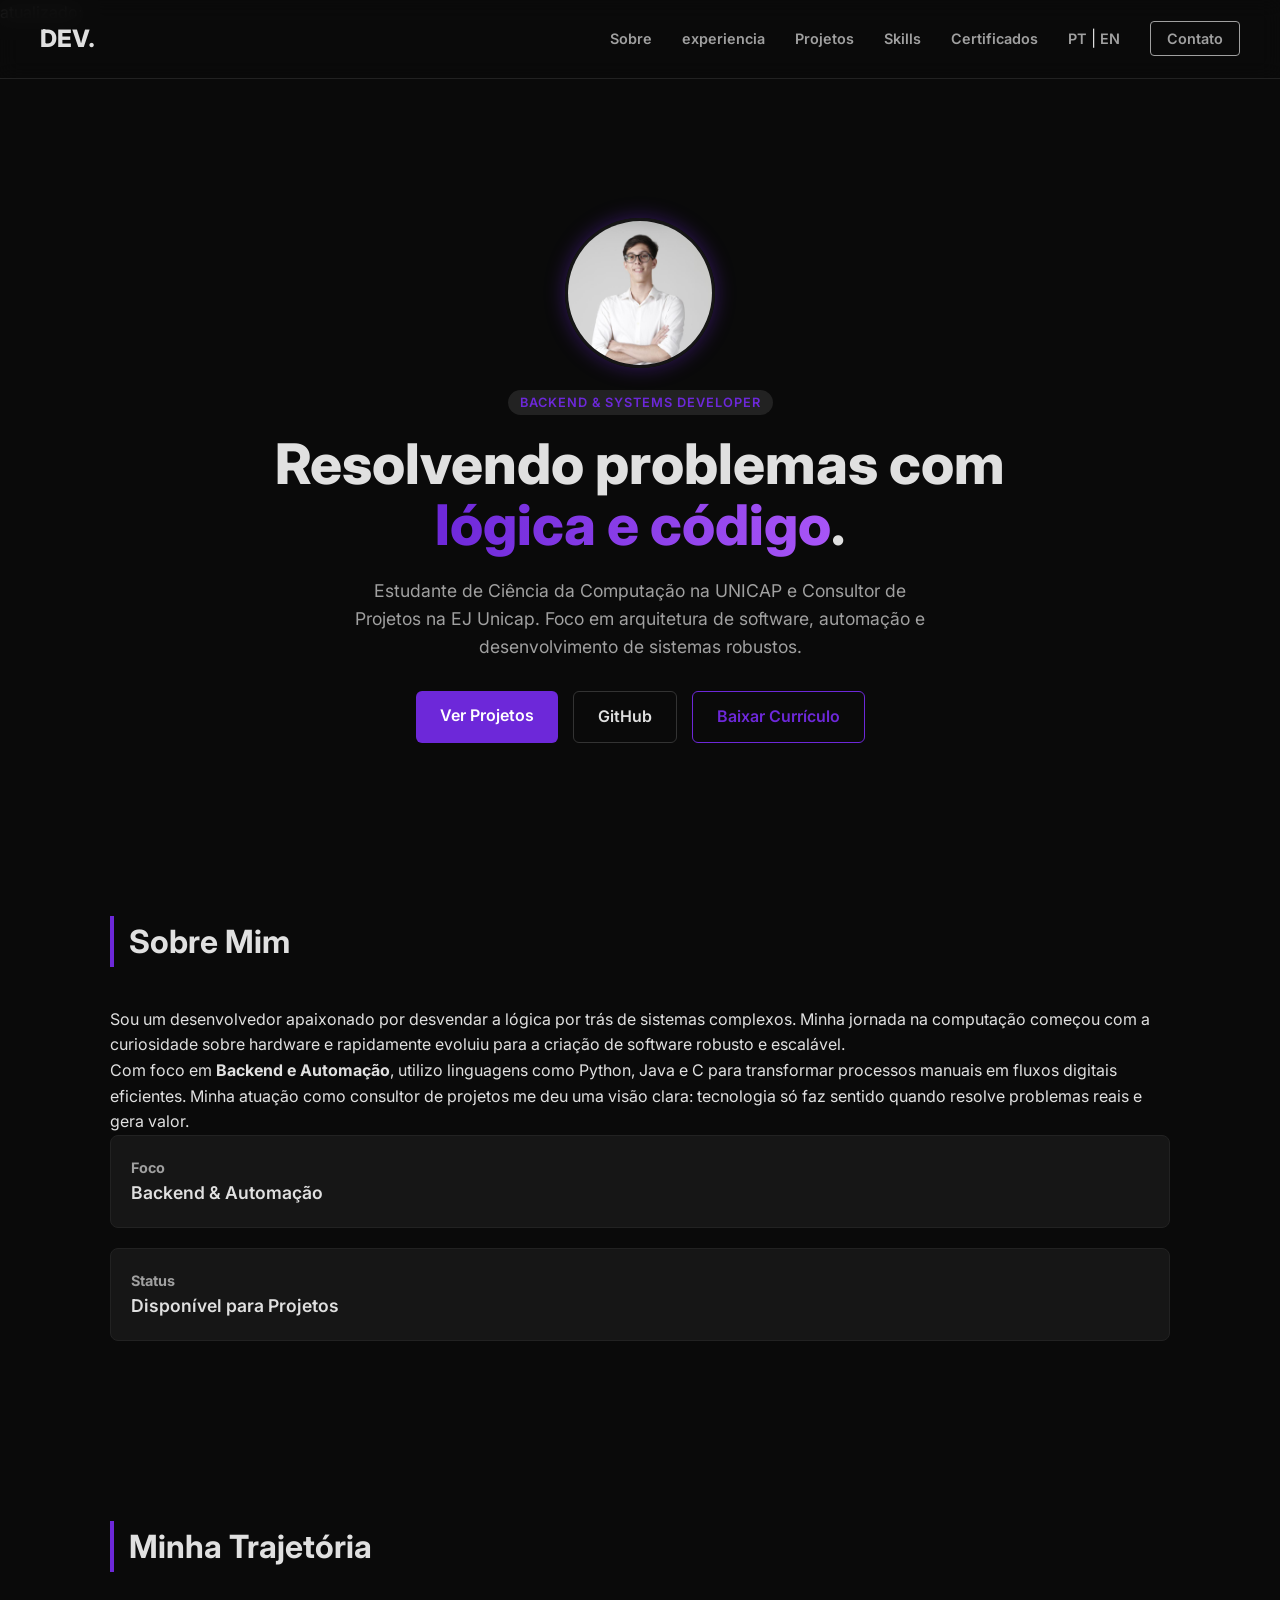
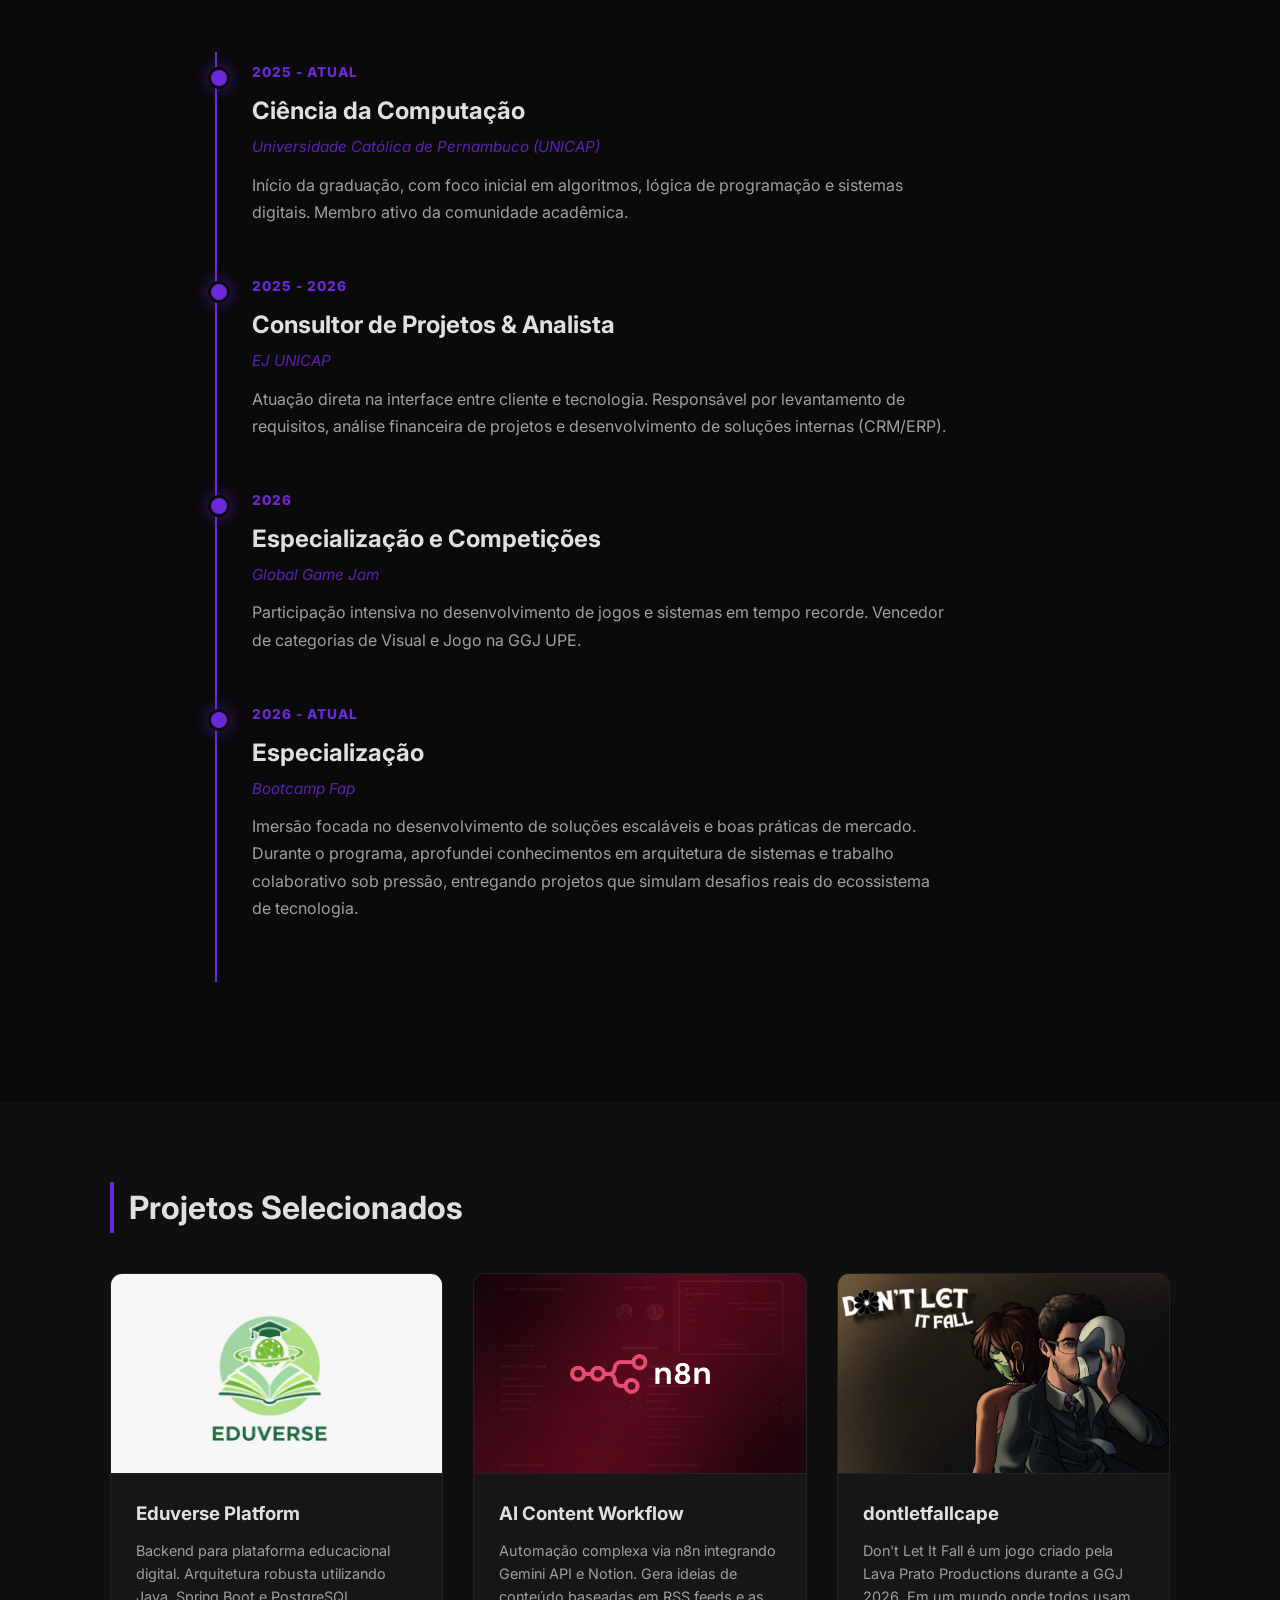
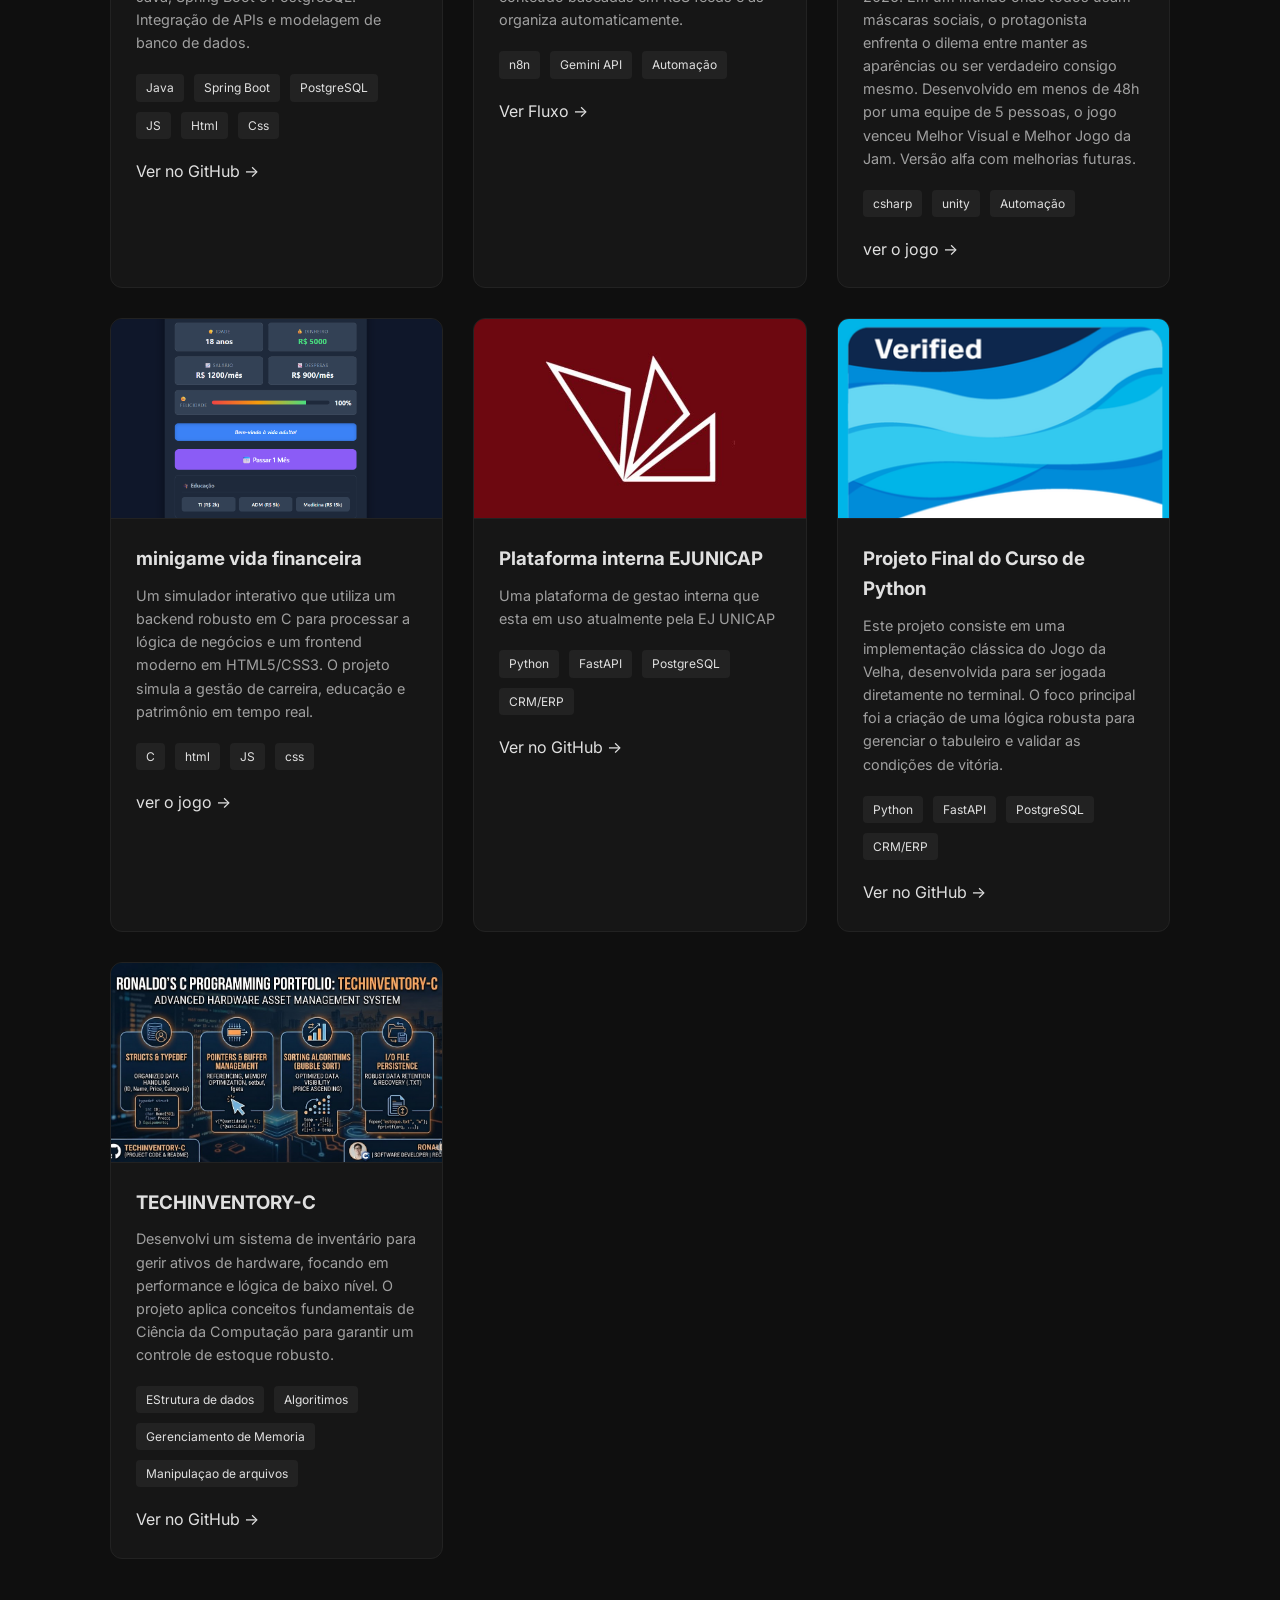
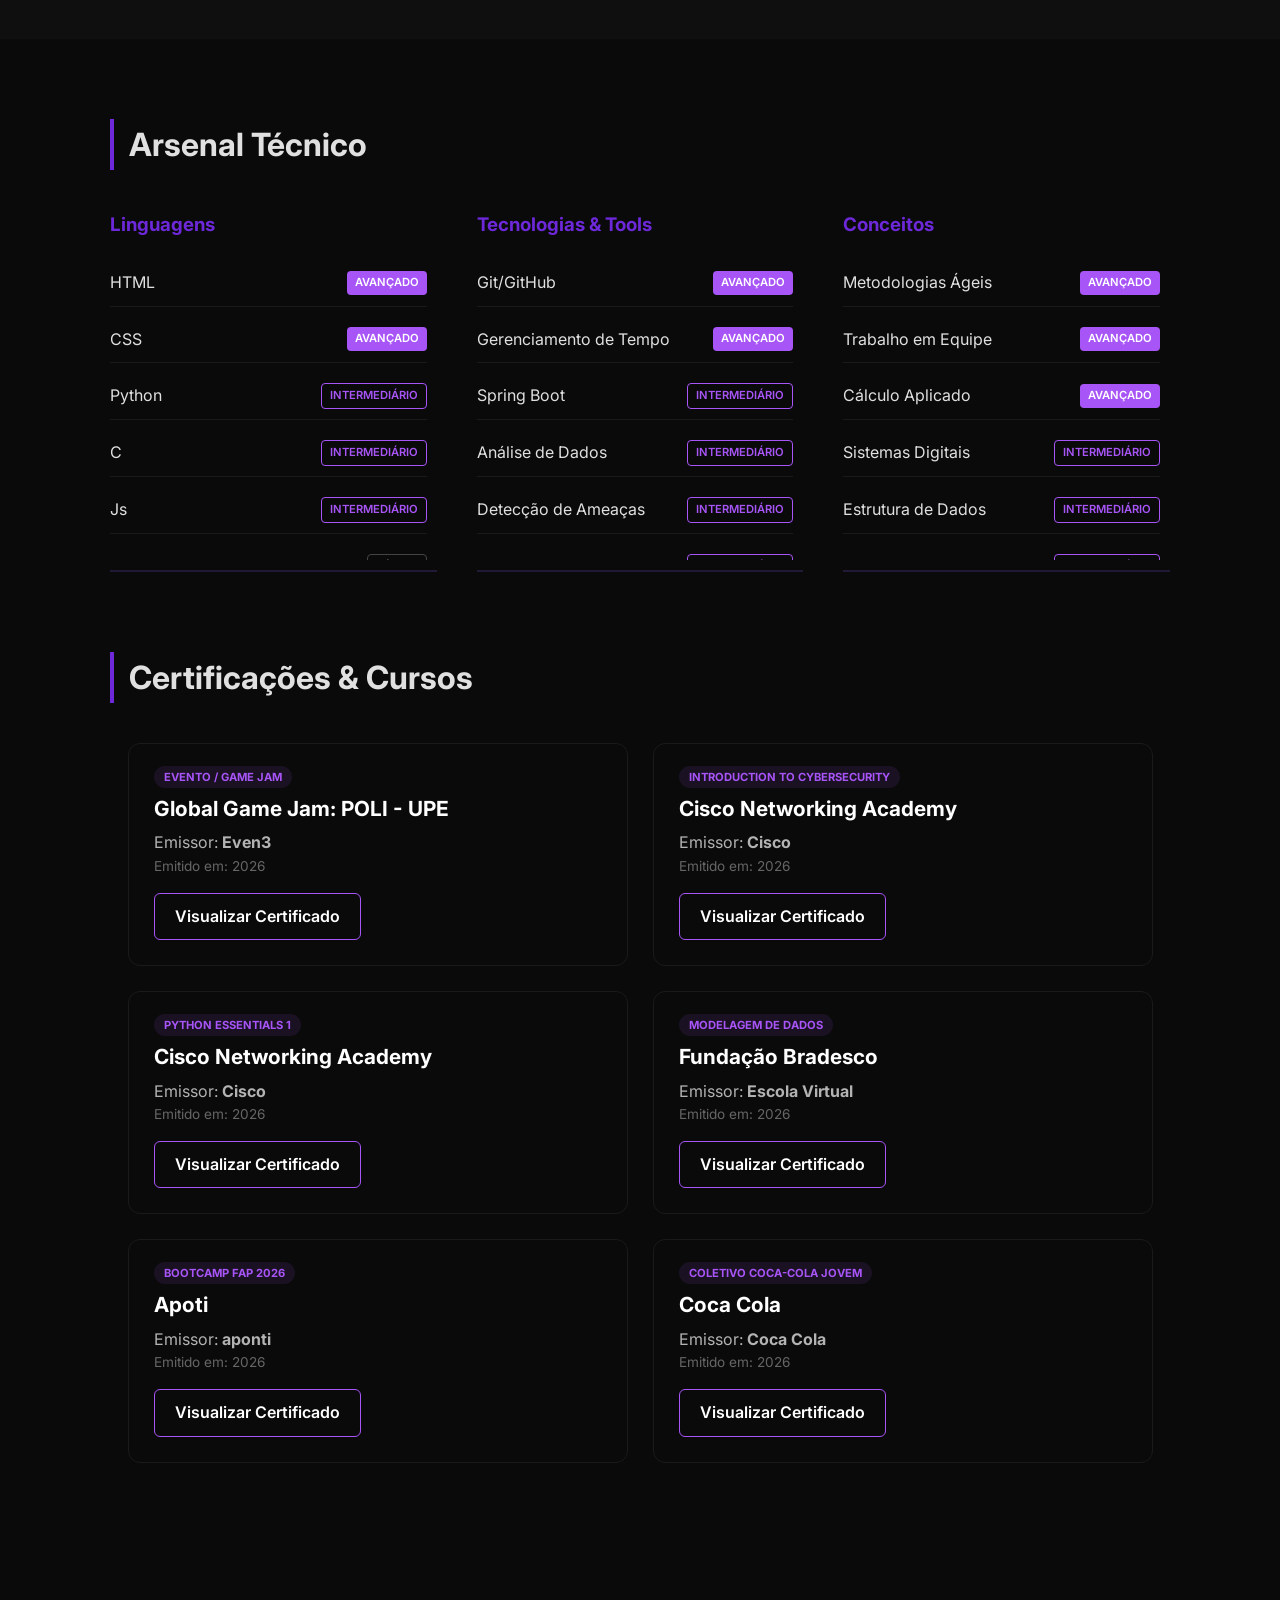
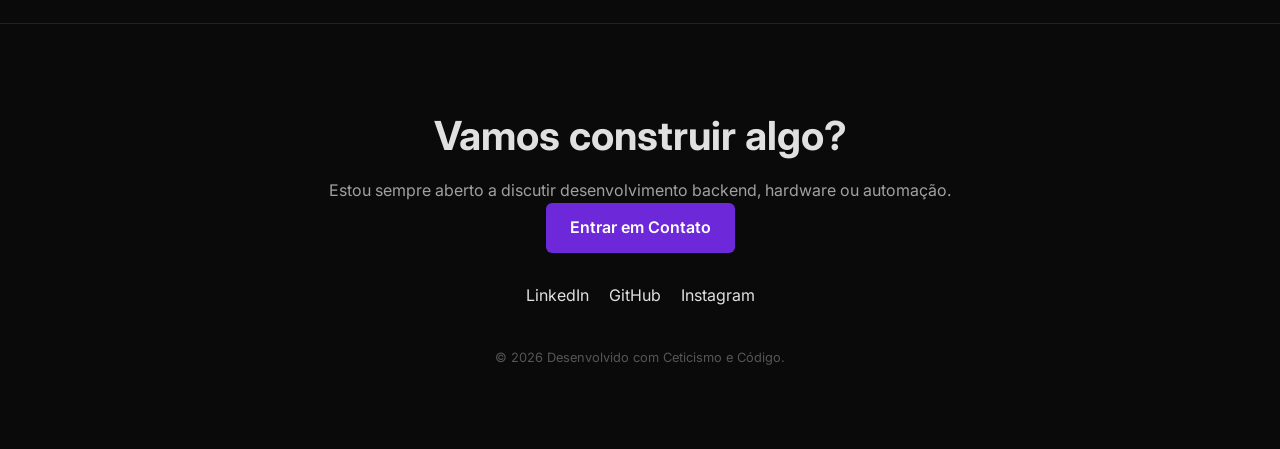
==== commit 95550cd4: "certificado coca cola" ====
--- a/index.html
+++ b/index.html
@@ -341,6 +341,18 @@
                     <a href="/assets/imagens/Turma 02 - C4_Certificado BootCamp.pdf" target="_blank" class="btn-cert">Visualizar Certificado</a>
                 </div>
             </div>
+            <!--card 6-->
+            <div class="cert-card">
+                <div class="cert-info">
+                    <span class="cert-tag">Coletivo Coca-Cola Jovem </span>
+                    <h4>Coca Cola</h4>
+                    <p>Emissor: <strong>Coca Cola</strong></p>
+                    <span class="cert-date">Emitido em: 2026</span>
+                </div>
+                <div class="cert-actions">
+                    <a href="/assets/imagens/Certificado Ronaldo Malta Coletivo Coca-Cola Jovem.pdf" target="_blank" class="btn-cert">Visualizar Certificado</a>
+                </div>
+            </div>
 
         </div> <!-- Este fecha a cert-grid -->
     </div> <!-- Este fecha o container -->
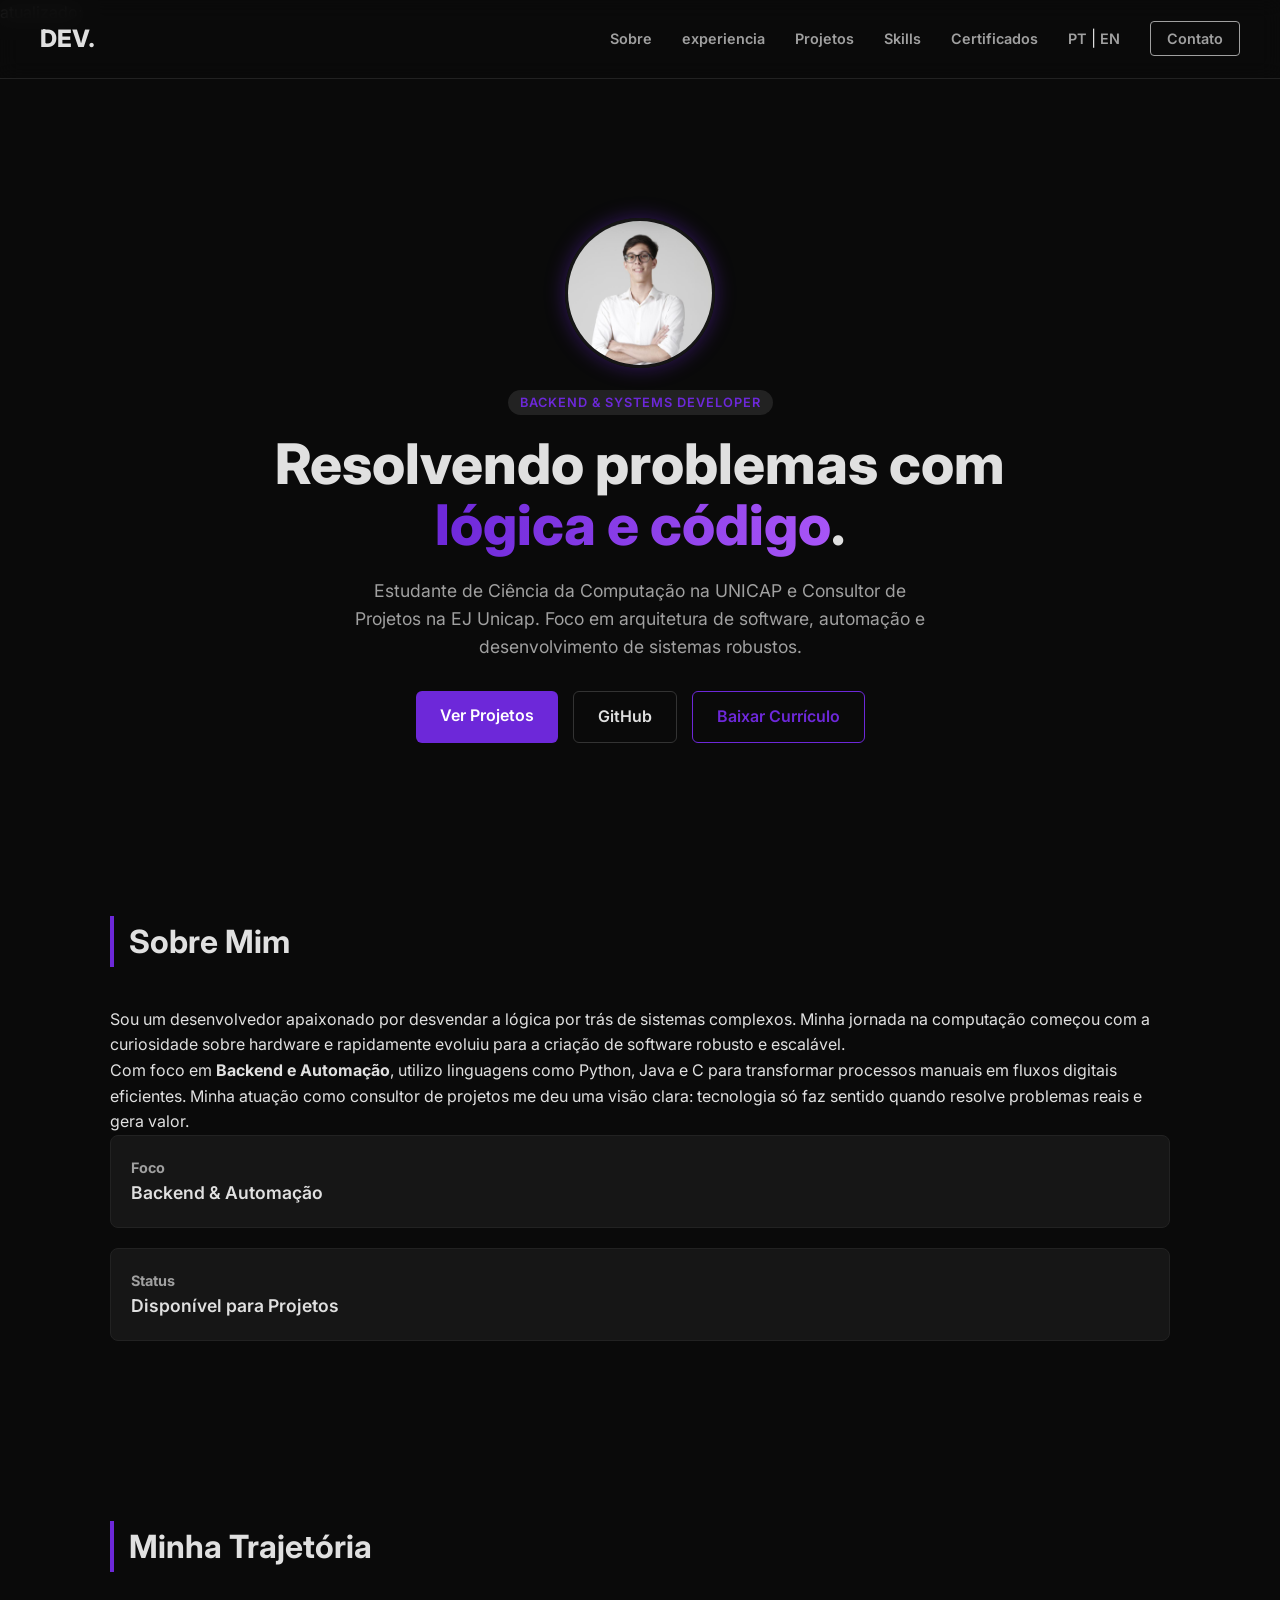
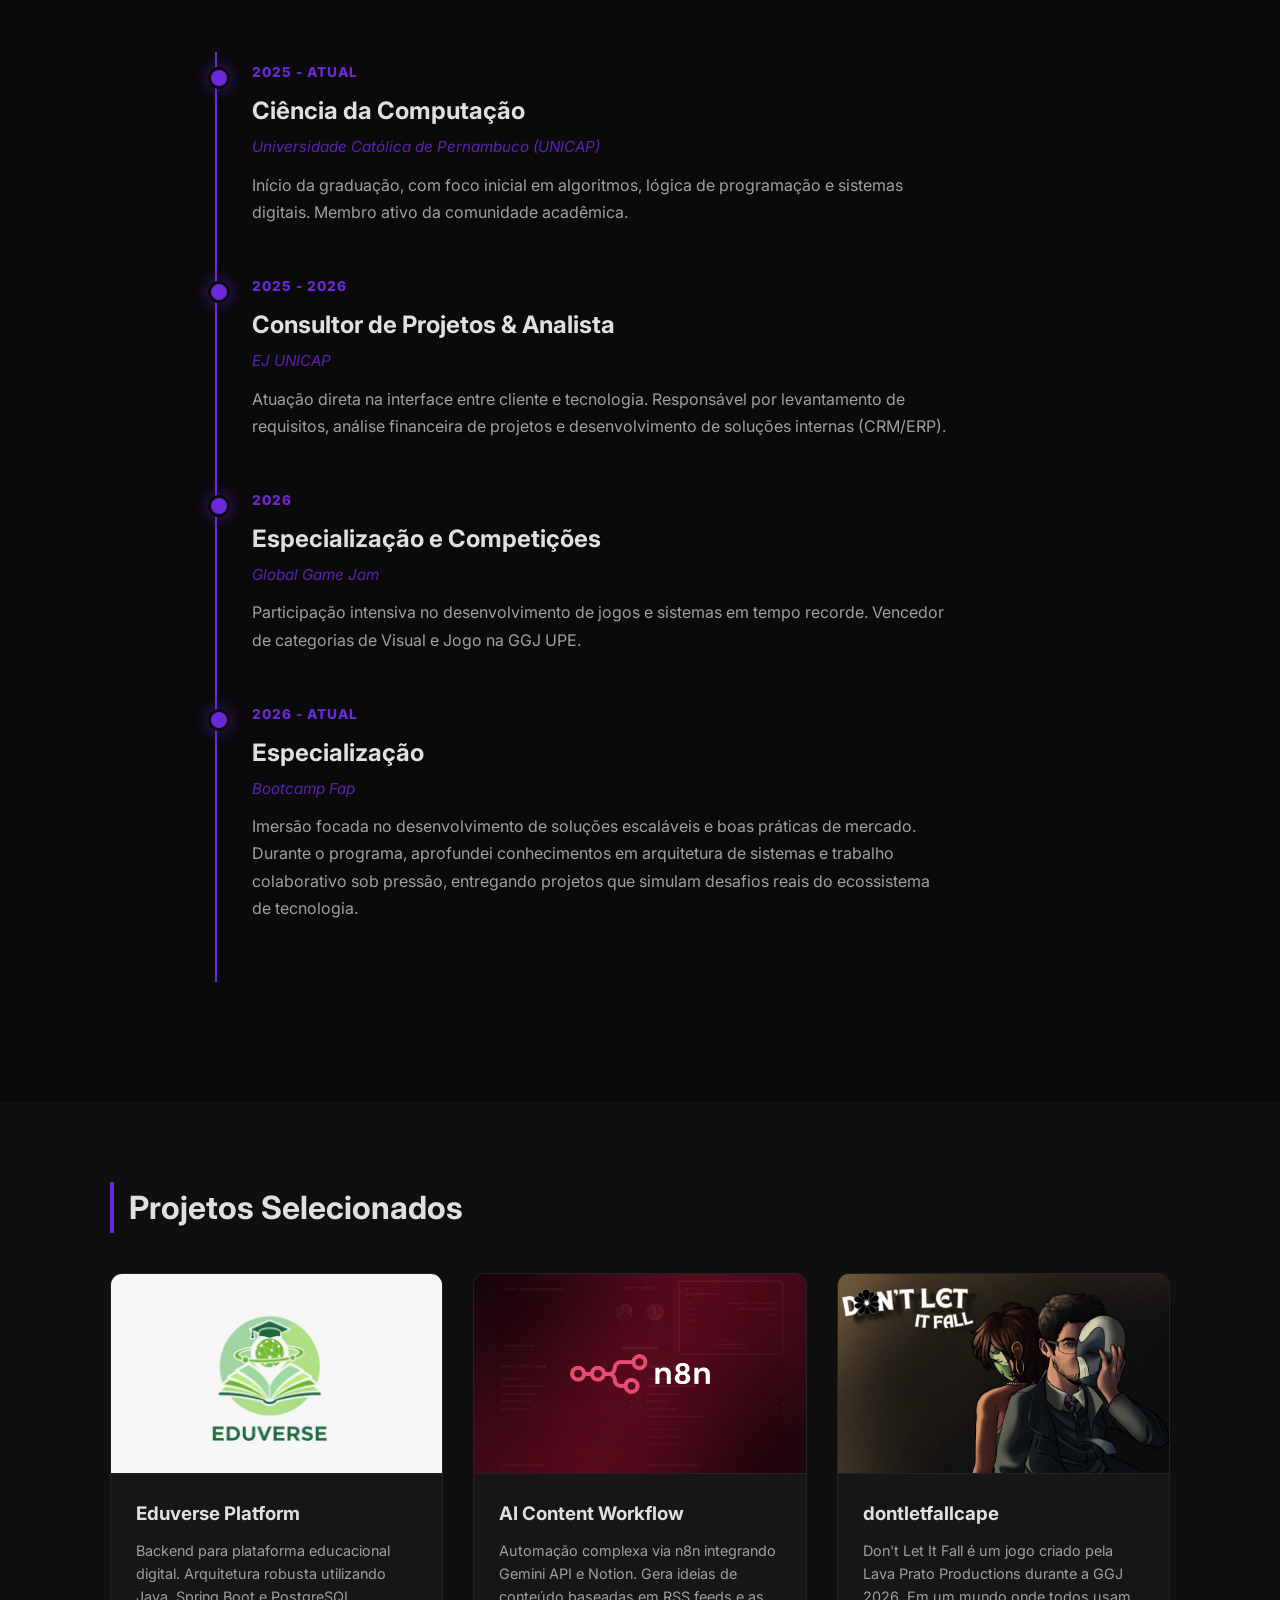
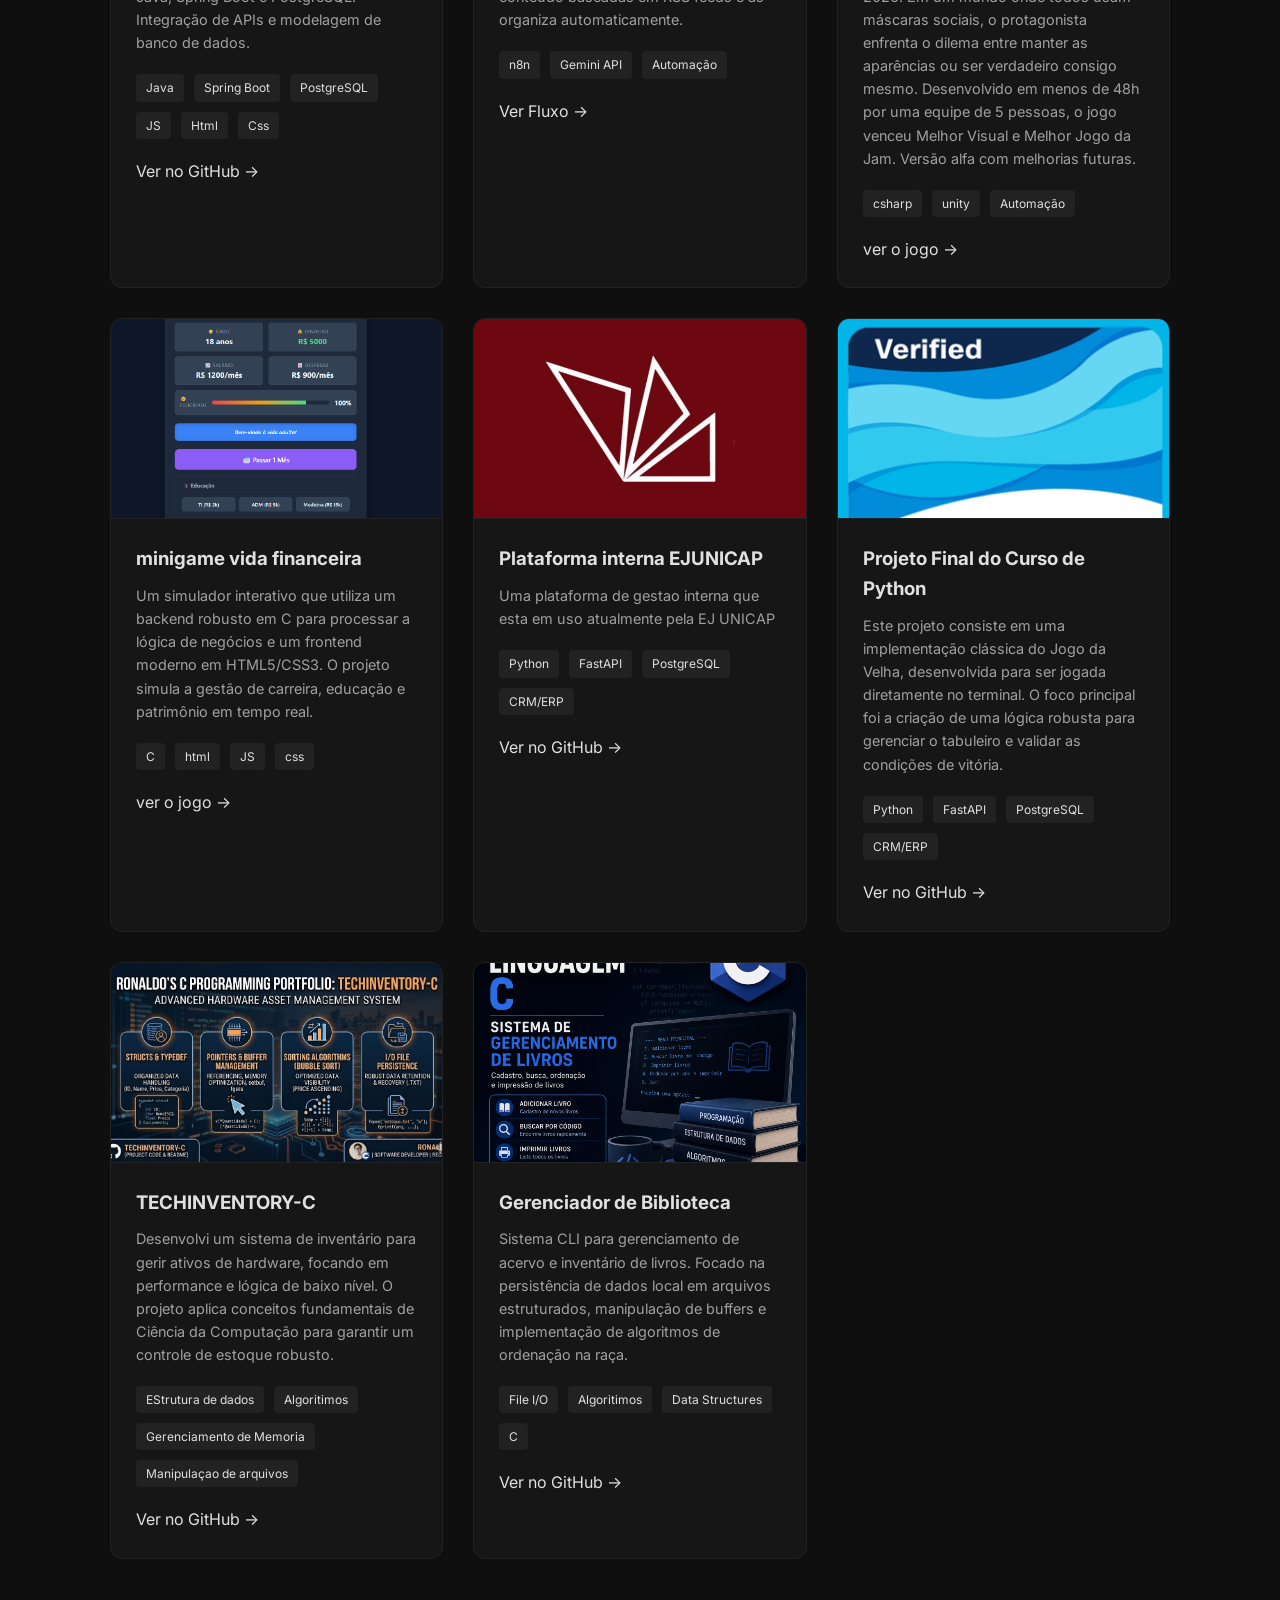
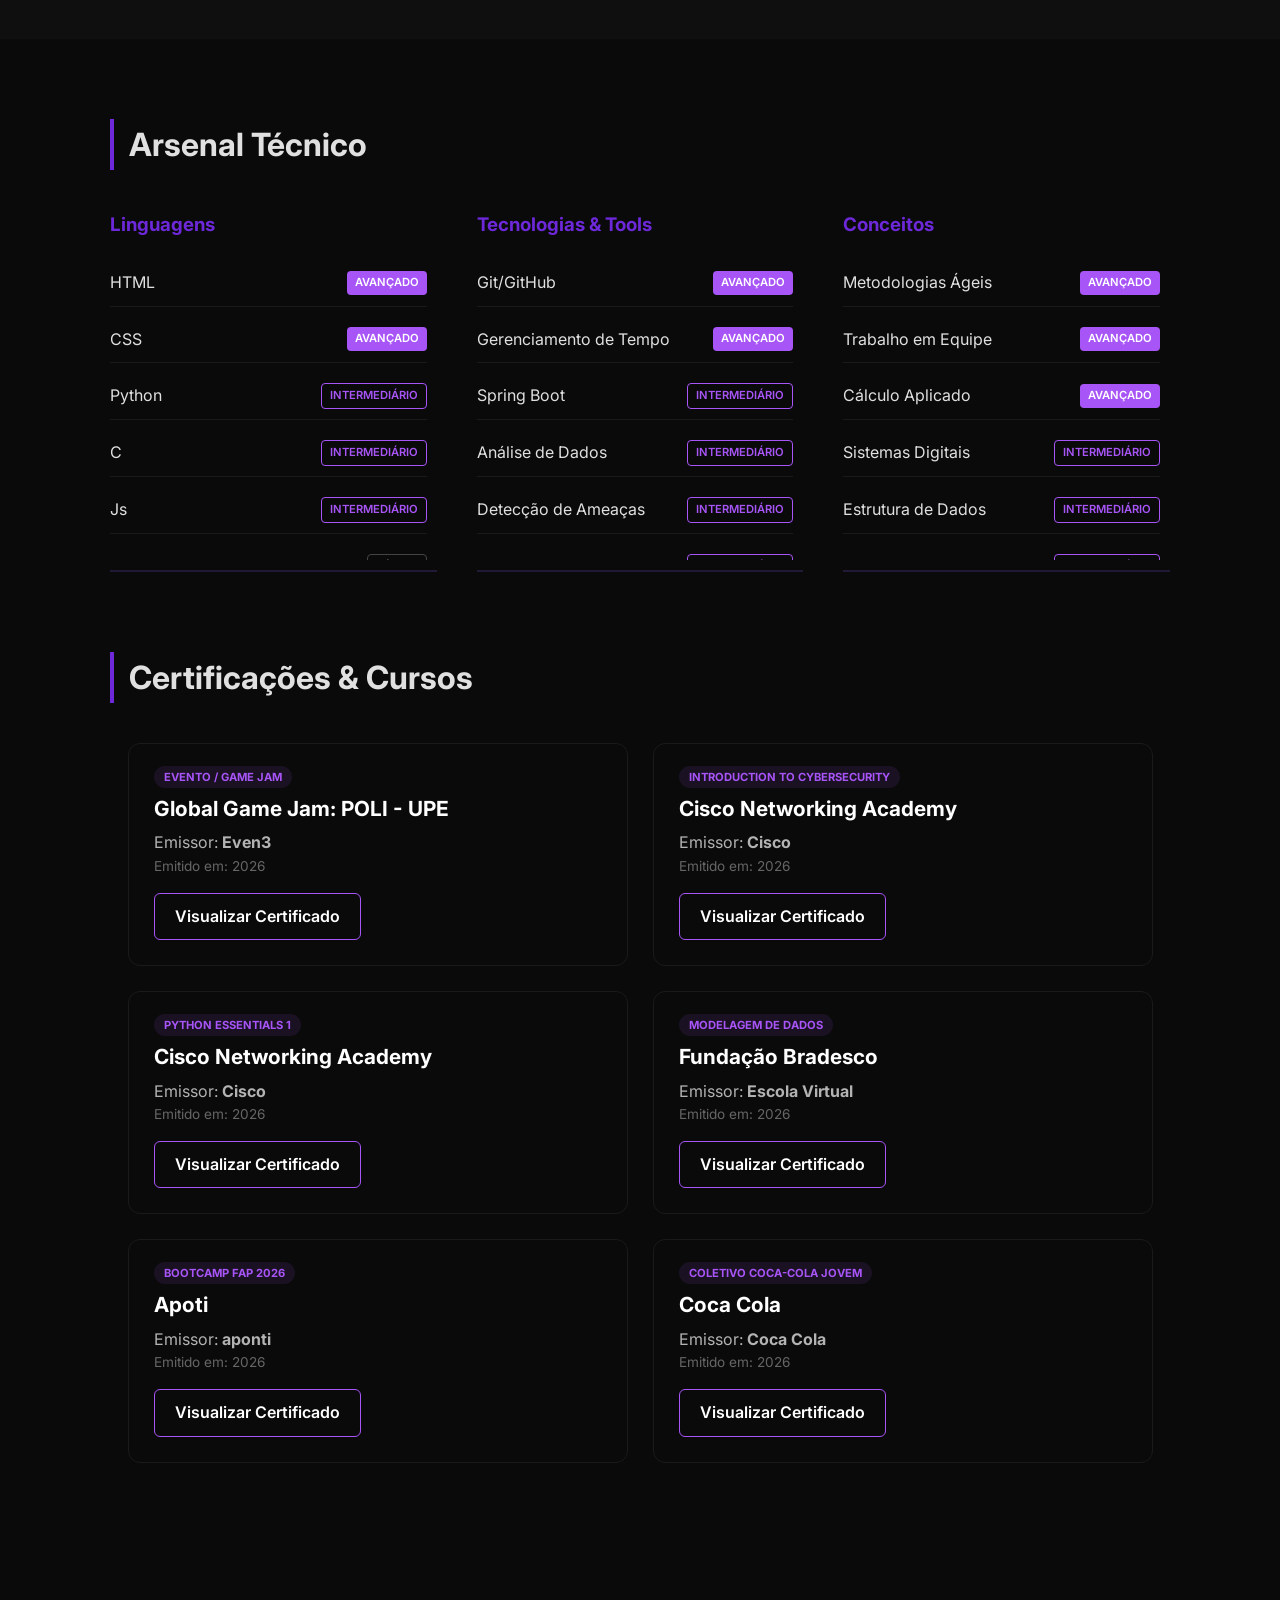
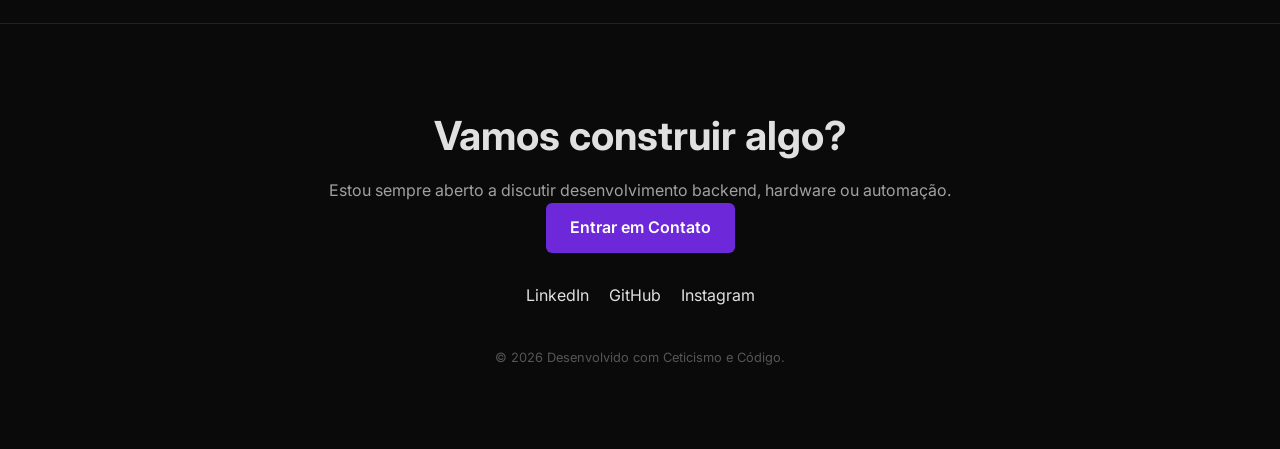
==== commit ceb92c1a: "asda" ====
--- a/index.html
+++ b/index.html
@@ -210,6 +210,20 @@
                         <a href="https://github.com/ronaldomalta/TechInventory-C.git" class="link-arrow" target="_blank">Ver no GitHub &rarr;</a>
                     </div>
                 </article>
+                <article class="project-card">
+                    <div class="project-image">
+                        <img src="/assets/imagens/gerenciador de biblioteca.png" alt="Backend Code" class="img-fluid">
+                    </div>
+                    <div class="project-info">
+                        <h3>Gerenciador de Biblioteca</h3>
+                        <p>Sistema CLI para gerenciamento de acervo e inventário de livros. Focado na persistência de dados local em arquivos estruturados, manipulação de buffers e implementação de algoritmos de ordenação na raça. </p>
+                        <div class="tags">
+                            <span>File I/O</span><span>Algoritimos</span><span>Data Structures </span><span>C</span>
+                        </div>
+                        <a href="https://github.com/ronaldomalta/projeto_C_2GQ.git" class="link-arrow" target="_blank">Ver no GitHub &rarr;</a>
+                    </div>
+                </article>
+
 
 
             </div>
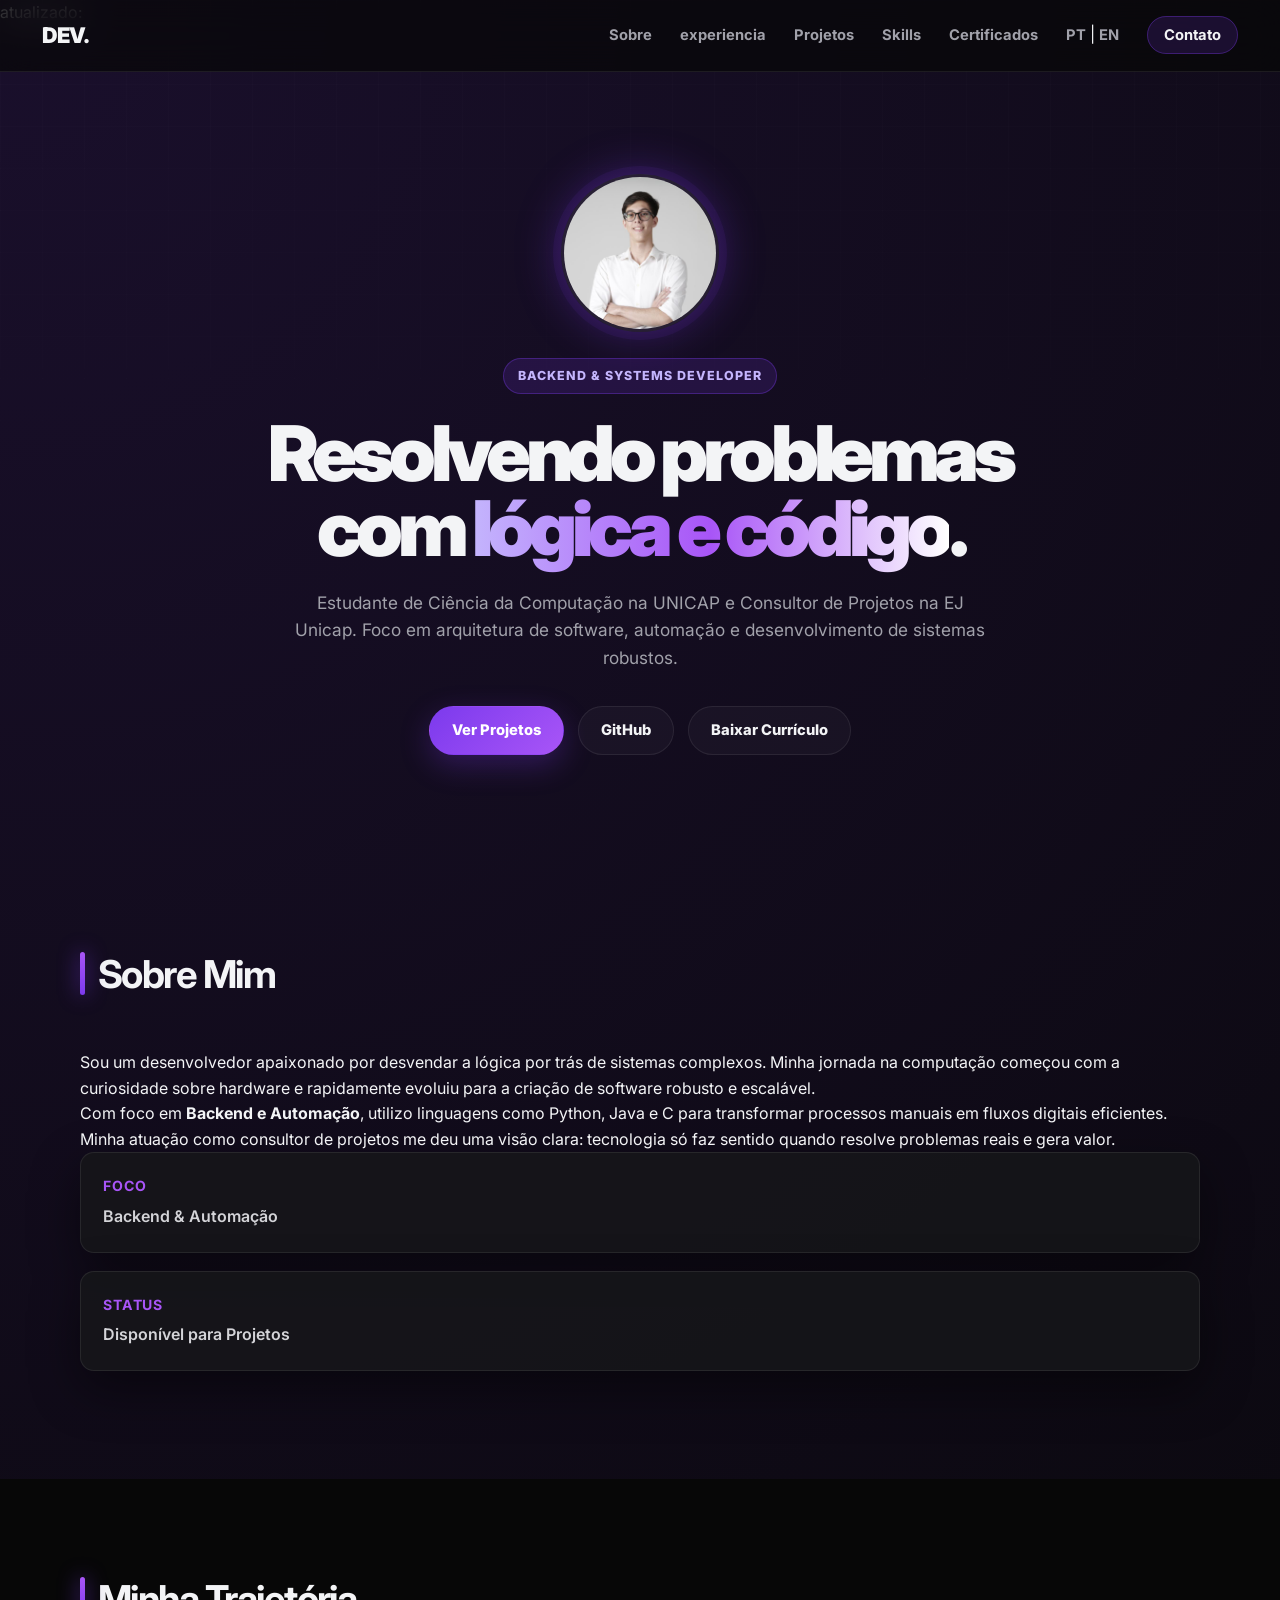
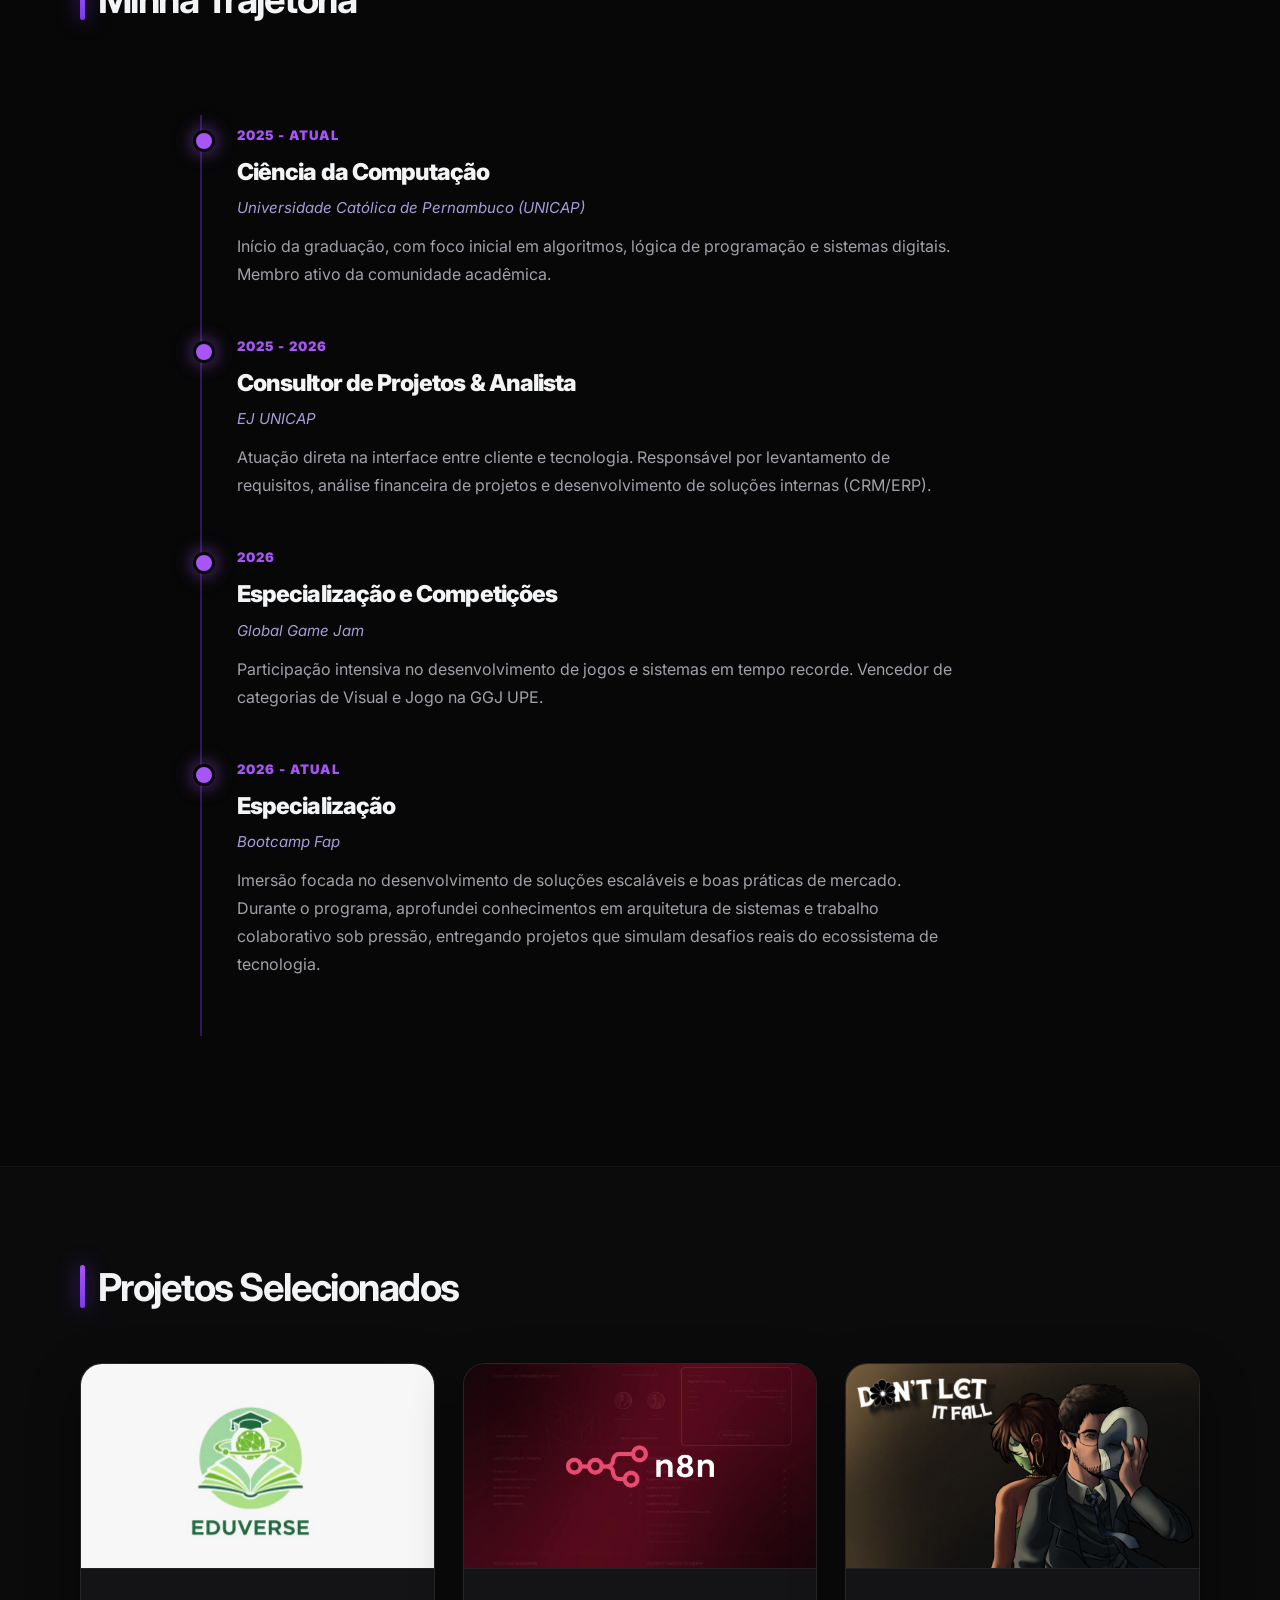
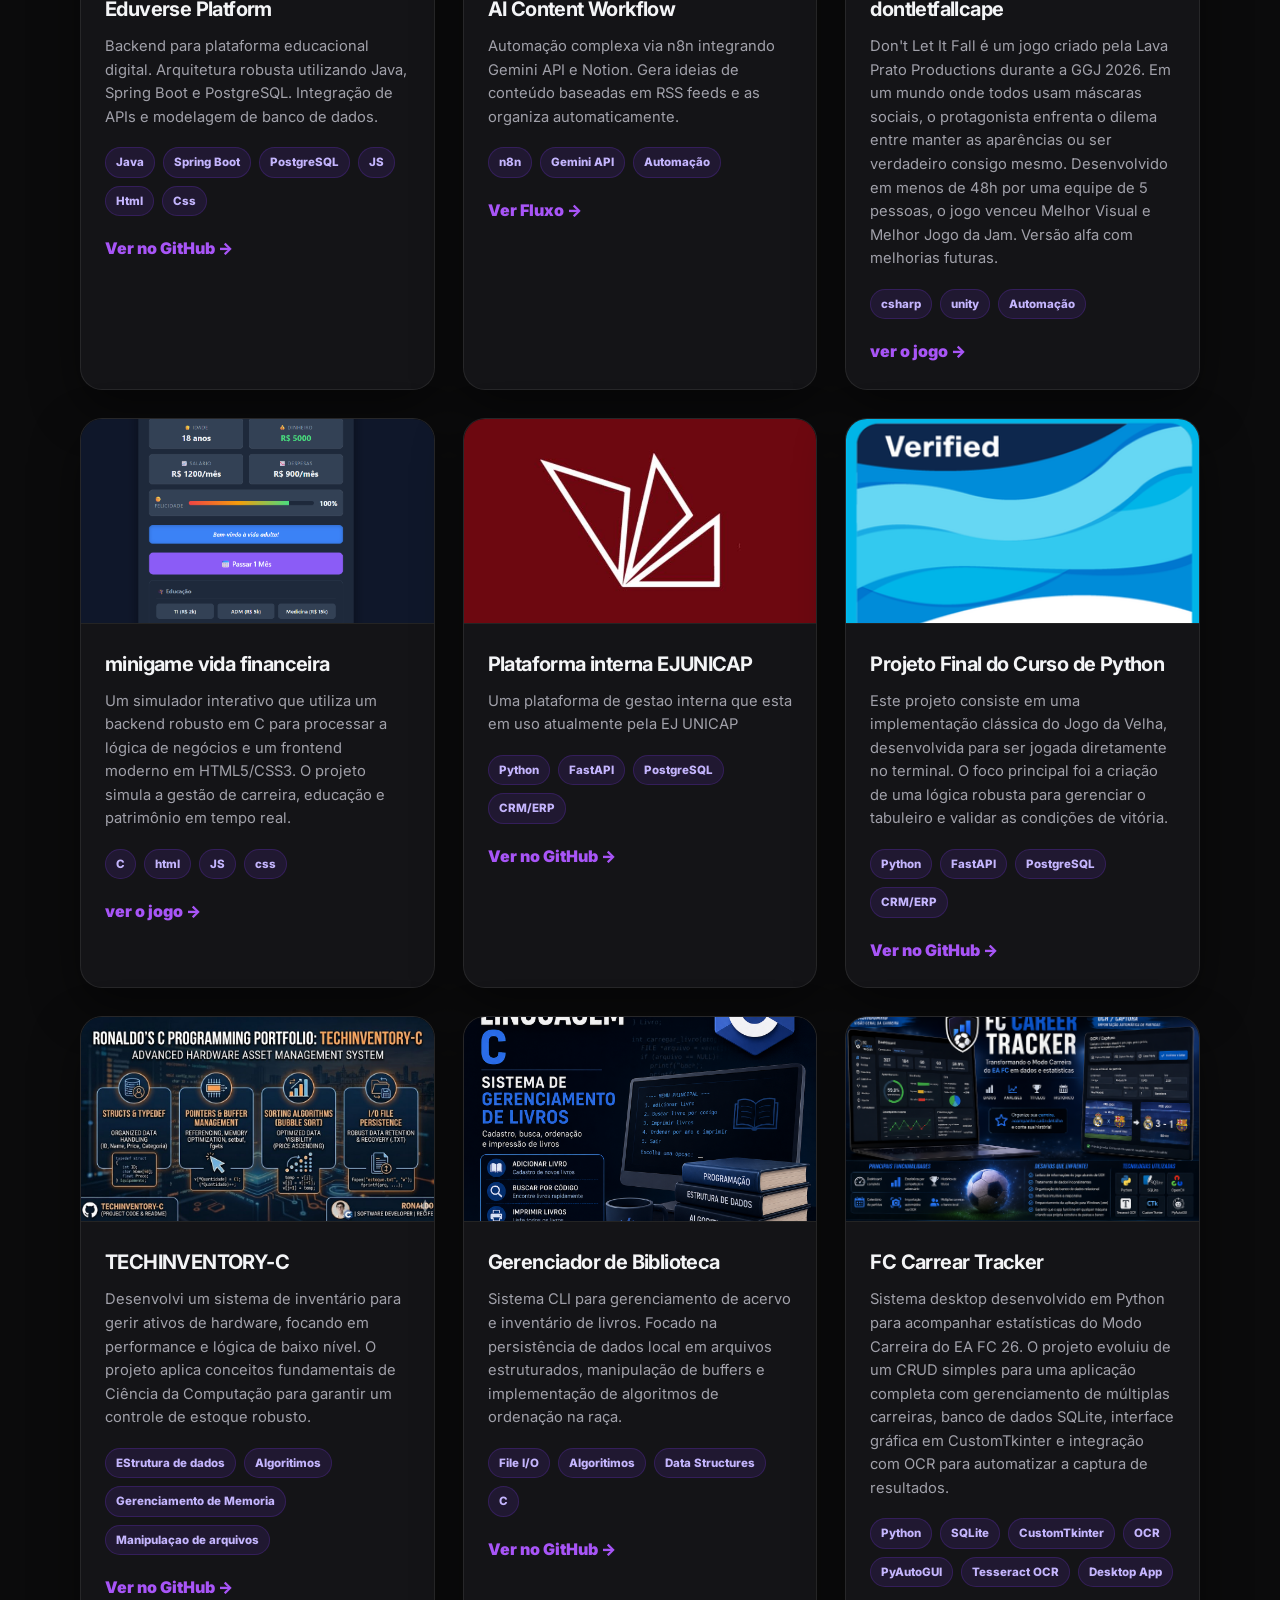
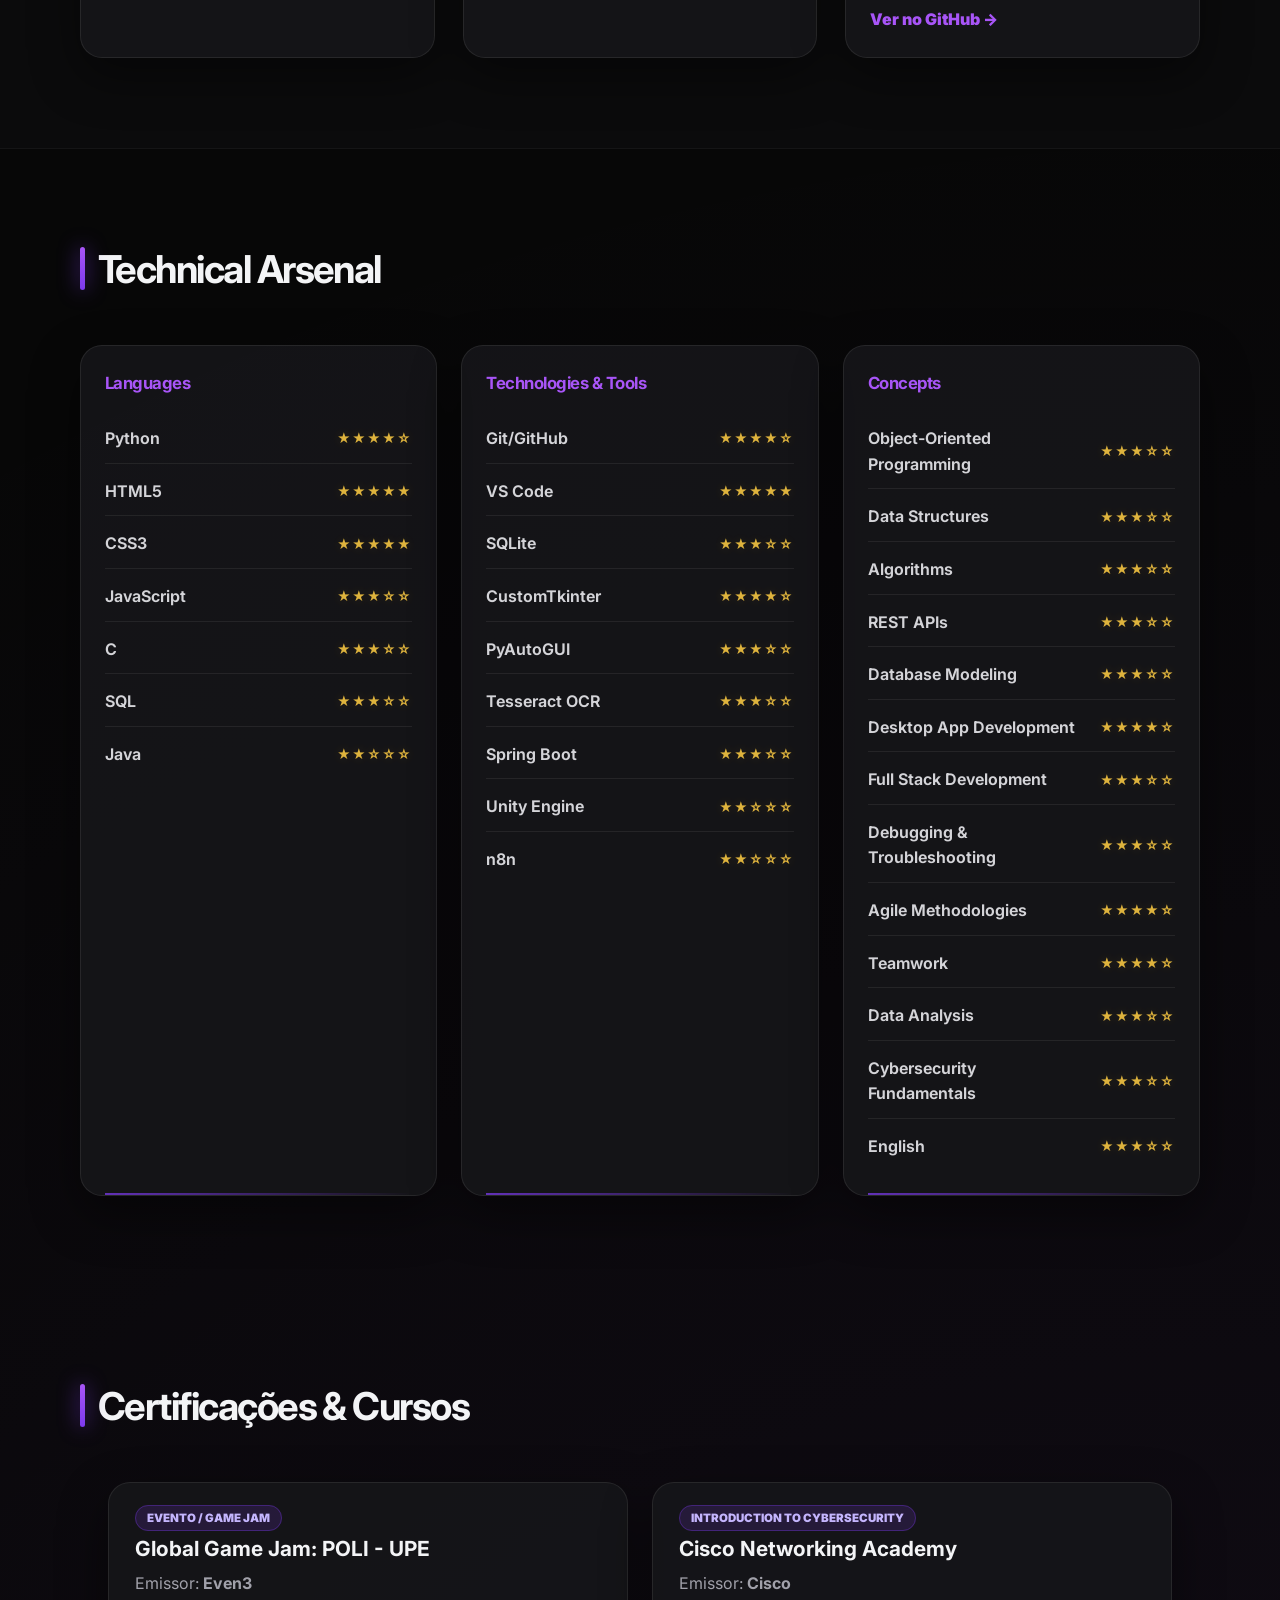
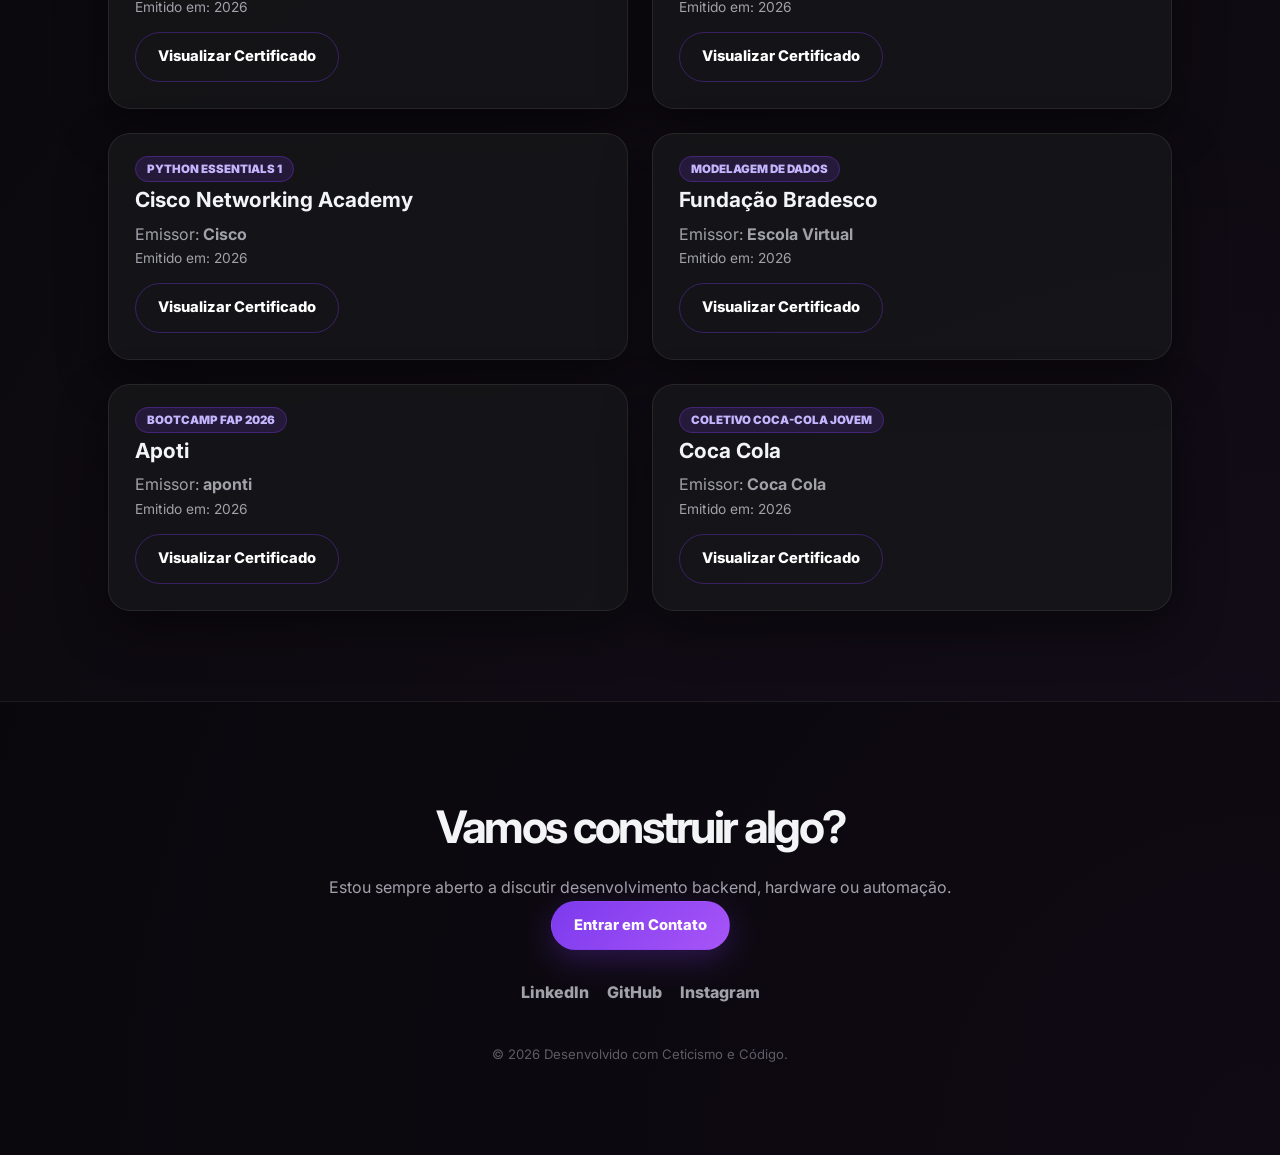
==== commit bb9c658a: "nova interface" ====
--- a/index.html
+++ b/index.html
@@ -4,7 +4,7 @@
     <meta charset="UTF-8">
     <meta name="viewport" content="width=device-width, initial-scale=1.0">
     <title>Portfólio | Consultor & Desenvolvedor</title>
-    <link rel="stylesheet" href="css/style.css">
+    <link rel="stylesheet" href="/css/style-premium.css">
     <link href="https://fonts.googleapis.com/css2?family=Inter:wght@400;600;800&display=swap" rel="stylesheet">
 </head>
 <body>
@@ -224,6 +224,27 @@
                     </div>
                 </article>
 
+                <article class="project-card">
+                    <div class="project-image">
+                        <img src="/assets/imagens/fc_carrear.png" alt="Backend Code" class="img-fluid">
+                    </div>
+                    <div class="project-info">
+                        <h3>FC Carrear Tracker</h3>
+                        <p>Sistema desktop desenvolvido em Python para acompanhar estatísticas do Modo Carreira do EA FC 26. 
+                            O projeto evoluiu de um CRUD simples para uma aplicação completa com gerenciamento de múltiplas carreiras, 
+                            banco de dados SQLite, interface gráfica em CustomTkinter e integração com OCR para automatizar a captura de resultados. </p>
+                        <div class="tags">
+                            <span>Python</span>
+                            <span>SQLite</span>
+                            <span>CustomTkinter</span>
+                            <span>OCR</span>
+                            <span>PyAutoGUI</span>
+                            <span>Tesseract OCR</span>
+                            <span>Desktop App</span>
+                        </div>
+                        <a href="https://github.com/ronaldomalta/Career-Analytics-FC.git" class="link-arrow" target="_blank">Ver no GitHub &rarr;</a>
+                    </div>
+                </article>
 
 
             </div>
@@ -232,61 +253,60 @@
 
     <section id="skills" class="section">
     <div class="container">
-        <h2>Arsenal Técnico</h2>
+        <h2>Technical Arsenal</h2>
+
         <div class="skills-wrapper">
             
             <div class="skill-category">
-                <h3>Linguagens</h3>
+                <h3>Languages</h3>
                 <ul class="skill-list">
-                    <li>Java <span class="skill-level Básico">Básico</span></li>
-                    <li>Python <span class="skill-level intermediário">Intermediário</span></li>
-                    <li>C# <span class="skill-level básico">Básico</span></li>
-                    <li>C <span class="skill-level intermediário">Intermediário</span></li>
-                    <li>Js <span class="skill-level intermediário">Intermediário</span></li>
-                    <li>HTML <span class="skill-level avançado">Avançado</span></li>
-                    <li>CSS <span class="skill-level avançado">Avançado</span></li>
+                    <li>Python <span class="skill-stars">★★★★☆</span></li>
+                    <li>HTML5 <span class="skill-stars">★★★★★</span></li>
+                    <li>CSS3 <span class="skill-stars">★★★★★</span></li>
+                    <li>JavaScript <span class="skill-stars">★★★☆☆</span></li>
+                    <li>C <span class="skill-stars">★★★☆☆</span></li>
+                    <li>SQL <span class="skill-stars">★★★☆☆</span></li>
+                    <li>Java <span class="skill-stars">★★☆☆☆</span></li>
                 </ul>
             </div>
 
             <div class="skill-category">
-                <h3>Tecnologias & Tools</h3>
+                <h3>Technologies & Tools</h3>
                 <ul class="skill-list">
-                    <li>Spring Boot <span class="skill-level intermediário">Intermediário</span></li>
-                    <li>Unity Engine <span class="skill-level básico">Básico</span></li>
-                    <li>n8n <span class="skill-level Básico">Básico</span></li>
-                    <li>Git/GitHub <span class="skill-level avançado">Avançado</span></li>
-                    <li>Análise de Dados <span class="skill-level intermediário">Intermediário</span></li>
-                    <li>Gerenciamento de Tempo <span class="skill-level avançado">Avançado</span></li>
-                    <li>Detecção de Ameaças <span class="skill-level intermediário">Intermediário</span></li>
-                    <li>Segurança em Redes <span class="skill-level básico">Básico</span></li>
-                    <li>Scripting & Debugging <span class="skill-level intermediário">Intermediário</span></li>
-                     <li>Desenvolvimento full stack <span class="skill-level intermediário">Intermediário</span></li>
-
+                    <li>Git/GitHub <span class="skill-stars">★★★★☆</span></li>
+                    <li>VS Code <span class="skill-stars">★★★★★</span></li>
+                    <li>SQLite <span class="skill-stars">★★★☆☆</span></li>
+                    <li>CustomTkinter <span class="skill-stars">★★★★☆</span></li>
+                    <li>PyAutoGUI <span class="skill-stars">★★★☆☆</span></li>
+                    <li>Tesseract OCR <span class="skill-stars">★★★☆☆</span></li>
+                    <li>Spring Boot <span class="skill-stars">★★★☆☆</span></li>
+                    <li>Unity Engine <span class="skill-stars">★★☆☆☆</span></li>
+                    <li>n8n <span class="skill-stars">★★☆☆☆</span></li>
                 </ul>
             </div>
 
             <div class="skill-category">
-                <h3>Conceitos</h3>
+                <h3>Concepts</h3>
                 <ul class="skill-list">
-                    <li>Metodologias Ágeis <span class="skill-level avançado">Avançado</span></li>
-                    <li>Trabalho em Equipe <span class="skill-level avançado">Avançado</span></li>
-                    <li>Sistemas Digitais <span class="skill-level intermediário">Intermediário</span></li>
-                    <li>Estrutura de Dados <span class="skill-level intermediário">Intermediário</span></li>
-                    <li>SQL<span class="skill-level básico">Básico</span></li>
-                    <li>Cálculo Aplicado <span class="skill-level avançado">Avançado</span></li>
-                    <li>API REST <span class="skill-level intermediário">intermediário</span></li>
-                    <li>Análise Financeira <span class="skill-level intermediário">Intermediário</span></li>
-                    <li>Inglês <span class="skill-level intermediário">Intermediário B1</span></li>
-                    <li>Cybersecurity <span class="skill-level intermediário">Intermediário</span></li>
-                    <li>Tríade CIA <span class="skill-level intermediário">Intermediário</span></li>
-                    <li>Privacidade de Dados<span class="skill-level intermediário">Intermediário</span></li>
-                    <li>Pensamento Algorítmico<span class="skill-level intermediário">Intermediário</span></li>
-                    <li>Melhores Práticas<span class="skill-level básico">Básico</span></li>
+                    <li>Object-Oriented Programming <span class="skill-stars">★★★☆☆</span></li>
+                    <li>Data Structures <span class="skill-stars">★★★☆☆</span></li>
+                    <li>Algorithms <span class="skill-stars">★★★☆☆</span></li>
+                    <li>REST APIs <span class="skill-stars">★★★☆☆</span></li>
+                    <li>Database Modeling <span class="skill-stars">★★★☆☆</span></li>
+                    <li>Desktop App Development <span class="skill-stars">★★★★☆</span></li>
+                    <li>Full Stack Development <span class="skill-stars">★★★☆☆</span></li>
+                    <li>Debugging & Troubleshooting <span class="skill-stars">★★★☆☆</span></li>
+                    <li>Agile Methodologies <span class="skill-stars">★★★★☆</span></li>
+                    <li>Teamwork <span class="skill-stars">★★★★☆</span></li>
+                    <li>Data Analysis <span class="skill-stars">★★★☆☆</span></li>
+                    <li>Cybersecurity Fundamentals <span class="skill-stars">★★★☆☆</span></li>
+                    <li>English <span class="skill-stars">★★★☆☆</span></li>
                 </ul>
             </div>
 
-        </div>        
+        </div>
     </div>
+</section>
    <section id="certifications" class="section">
     <div class="container">
         <h2>Certificações & Cursos</h2>
--- a/css/style-premium.css
+++ b/css/style-premium.css
@@ -0,0 +1,983 @@
+/* =========================================================
+   RONALDO MALTA PORTFOLIO - PREMIUM CSS
+   Dark / Purple / Modern Developer Portfolio
+========================================================= */
+
+/* ===============================
+   VARIABLES
+================================ */
+:root {
+    --bg-color: #070707;
+    --bg-soft: #0d0d0f;
+    --card-bg: rgba(22, 22, 26, 0.88);
+    --card-bg-hover: rgba(28, 28, 34, 0.95);
+    --text-main: #f3f4f6;
+    --text-muted: #a1a1aa;
+    --text-soft: #d4d4d8;
+    --accent: #7c3aed;
+    --accent-hover: #a855f7;
+    --accent-soft: rgba(124, 58, 237, 0.16);
+    --accent-border: rgba(124, 58, 237, 0.35);
+    --border-color: rgba(255, 255, 255, 0.08);
+    --border-hover: rgba(168, 85, 247, 0.45);
+    --shadow-card: 0 18px 50px rgba(0, 0, 0, 0.45);
+    --shadow-purple: 0 0 35px rgba(124, 58, 237, 0.22);
+    --font-main: 'Inter', sans-serif;
+    --radius-sm: 8px;
+    --radius-md: 14px;
+    --radius-lg: 22px;
+    --transition: 0.28s ease;
+}
+
+/* ===============================
+   RESET
+================================ */
+* {
+    margin: 0;
+    padding: 0;
+    box-sizing: border-box;
+}
+
+html {
+    scroll-behavior: smooth;
+}
+
+body {
+    font-family: var(--font-main);
+    background:
+        radial-gradient(circle at top left, rgba(124, 58, 237, 0.16), transparent 35%),
+        radial-gradient(circle at bottom right, rgba(168, 85, 247, 0.08), transparent 35%),
+        var(--bg-color);
+    color: var(--text-main);
+    line-height: 1.6;
+    overflow-x: hidden;
+}
+
+body::before {
+    content: "";
+    position: fixed;
+    inset: 0;
+    pointer-events: none;
+    background-image: linear-gradient(rgba(255,255,255,0.025) 1px, transparent 1px),
+                      linear-gradient(90deg, rgba(255,255,255,0.025) 1px, transparent 1px);
+    background-size: 42px 42px;
+    mask-image: linear-gradient(to bottom, rgba(0,0,0,0.55), transparent 75%);
+    z-index: -1;
+}
+
+a {
+    color: inherit;
+    text-decoration: none;
+    transition: var(--transition);
+}
+
+ul {
+    list-style: none;
+}
+
+img {
+    max-width: 100%;
+    display: block;
+}
+
+/* ===============================
+   UTILITIES
+================================ */
+.container {
+    width: min(1120px, calc(100% - 40px));
+    margin: 0 auto;
+}
+
+.section {
+    padding: 90px 0;
+}
+
+.bg-dark {
+    background: rgba(15, 15, 18, 0.55);
+    border-block: 1px solid rgba(255,255,255,0.04);
+}
+
+.section h2 {
+    position: relative;
+    font-size: clamp(1.8rem, 3vw, 2.4rem);
+    margin-bottom: 45px;
+    padding-left: 18px;
+    letter-spacing: -0.04em;
+}
+
+.section h2::before {
+    content: "";
+    position: absolute;
+    left: 0;
+    top: 8px;
+    width: 5px;
+    height: 70%;
+    border-radius: 999px;
+    background: linear-gradient(180deg, var(--accent-hover), var(--accent));
+    box-shadow: 0 0 20px rgba(124, 58, 237, 0.75);
+}
+
+/* ===============================
+   NAVBAR
+================================ */
+.navbar {
+    position: fixed;
+    top: 0;
+    width: 100%;
+    z-index: 1000;
+    display: flex;
+    align-items: center;
+    justify-content: space-between;
+    padding: 18px 42px;
+    background: rgba(7, 7, 7, 0.72);
+    backdrop-filter: blur(18px);
+    border-bottom: 1px solid var(--border-color);
+}
+
+.logo {
+    font-size: 1.35rem;
+    font-weight: 900;
+    letter-spacing: -0.04em;
+}
+
+.nav-links {
+    display: flex;
+    align-items: center;
+    gap: 28px;
+}
+
+.nav-links a {
+    position: relative;
+    color: var(--text-muted);
+    font-size: 0.92rem;
+    font-weight: 700;
+}
+
+.nav-links a:not(.btn-contact)::after {
+    content: "";
+    position: absolute;
+    left: 0;
+    bottom: -6px;
+    width: 0;
+    height: 2px;
+    border-radius: 999px;
+    background: var(--accent-hover);
+    transition: var(--transition);
+}
+
+.nav-links a:hover {
+    color: var(--text-main);
+}
+
+.nav-links a:hover::after {
+    width: 100%;
+}
+
+.btn-contact {
+    border: 1px solid var(--accent-border);
+    background: var(--accent-soft);
+    color: var(--text-main) !important;
+    padding: 9px 16px;
+    border-radius: 999px;
+}
+
+.btn-contact:hover {
+    border-color: var(--accent-hover);
+    box-shadow: var(--shadow-purple);
+    transform: translateY(-2px);
+}
+
+/* ===============================
+   HERO
+================================ */
+.hero {
+    min-height: 92vh;
+    padding: 120px 20px 70px;
+    display: flex;
+    align-items: center;
+    justify-content: center;
+    text-align: center;
+}
+
+.hero-content {
+    max-width: 860px;
+    animation: fadeUp 0.8s ease both;
+}
+
+.profile-container {
+    display: flex;
+    justify-content: center;
+    margin-bottom: 26px;
+}
+
+.profile-pic {
+    width: 158px;
+    height: 158px;
+    border-radius: 50%;
+    object-fit: cover;
+    border: 3px solid rgba(255,255,255,0.08);
+    box-shadow: 0 0 0 8px rgba(124,58,237,0.08), 0 0 45px rgba(124,58,237,0.38);
+    transition: var(--transition);
+}
+
+.profile-pic:hover {
+    transform: translateY(-4px) scale(1.04);
+    box-shadow: 0 0 0 10px rgba(124,58,237,0.10), 0 0 65px rgba(168,85,247,0.42);
+}
+
+.badge {
+    display: inline-flex;
+    align-items: center;
+    gap: 8px;
+    background: var(--accent-soft);
+    color: #c4b5fd;
+    border: 1px solid var(--accent-border);
+    padding: 7px 14px;
+    border-radius: 999px;
+    font-size: 0.78rem;
+    font-weight: 800;
+    text-transform: uppercase;
+    letter-spacing: 0.08em;
+}
+
+h1 {
+    font-size: clamp(2.7rem, 6vw, 4.8rem);
+    line-height: 0.98;
+    margin: 22px 0;
+    font-weight: 900;
+    letter-spacing: -0.07em;
+}
+
+.highlight {
+    background: linear-gradient(90deg, #c4b5fd, var(--accent-hover), #fff);
+    -webkit-background-clip: text;
+    -webkit-text-fill-color: transparent;
+}
+
+.hero p {
+    max-width: 690px;
+    margin: 0 auto 34px;
+    color: var(--text-muted);
+    font-size: 1.08rem;
+}
+
+.cta-group {
+    display: flex;
+    justify-content: center;
+    align-items: center;
+    gap: 14px;
+    flex-wrap: wrap;
+}
+
+.btn-primary,
+.btn-secondary,
+.btn-cv,
+.btn-cert {
+    display: inline-flex;
+    align-items: center;
+    justify-content: center;
+    min-height: 46px;
+    padding: 12px 22px;
+    border-radius: 999px;
+    font-weight: 800;
+    font-size: 0.92rem;
+    transition: var(--transition);
+}
+
+.btn-primary {
+    background: linear-gradient(135deg, var(--accent), var(--accent-hover));
+    color: #fff;
+    border: 1px solid transparent;
+    box-shadow: 0 10px 30px rgba(124, 58, 237, 0.28);
+}
+
+.btn-primary:hover {
+    transform: translateY(-3px);
+    box-shadow: 0 18px 45px rgba(124, 58, 237, 0.38);
+}
+
+.btn-secondary,
+.btn-cv {
+    background: rgba(255,255,255,0.03);
+    color: var(--text-main);
+    border: 1px solid var(--border-color);
+}
+
+.btn-secondary:hover,
+.btn-cv:hover {
+    border-color: var(--accent-border);
+    background: var(--accent-soft);
+    transform: translateY(-3px);
+}
+
+/* ===============================
+   ABOUT
+================================ */
+.about-grid {
+    display: grid;
+    grid-template-columns: 1.1fr 0.9fr;
+    gap: 45px;
+    align-items: center;
+}
+
+.about-photo {
+    display: flex;
+    justify-content: center;
+}
+
+.about-photo img {
+    width: 100%;
+    max-width: 330px;
+    border-radius: var(--radius-lg);
+    border: 1px solid var(--border-color);
+    box-shadow: var(--shadow-card);
+    transition: var(--transition);
+}
+
+.about-photo img:hover {
+    transform: translateY(-7px) scale(1.02);
+    border-color: var(--border-hover);
+    box-shadow: var(--shadow-card), var(--shadow-purple);
+}
+
+.stat-card {
+    background: var(--card-bg);
+    border: 1px solid var(--border-color);
+    border-radius: var(--radius-md);
+    padding: 22px;
+    margin-bottom: 18px;
+    box-shadow: var(--shadow-card);
+    transition: var(--transition);
+}
+
+.stat-card:hover {
+    transform: translateY(-4px);
+    border-color: var(--border-hover);
+}
+
+.stat-card h3 {
+    color: var(--accent-hover);
+    font-size: 0.88rem;
+    margin-bottom: 6px;
+    text-transform: uppercase;
+    letter-spacing: 0.06em;
+}
+
+.stat-card p {
+    color: var(--text-soft);
+    font-weight: 600;
+}
+
+/* ===============================
+   EXPERIENCE
+================================ */
+.exp-wrapper {
+    max-width: 850px;
+    margin: 0 auto;
+}
+
+.exp-item {
+    background: var(--card-bg);
+    border: 1px solid var(--border-color);
+    border-radius: var(--radius-lg);
+    box-shadow: var(--shadow-card);
+    transition: var(--transition);
+}
+
+.exp-item:hover {
+    transform: translateY(-5px);
+    border-color: var(--border-hover);
+    box-shadow: var(--shadow-card), var(--shadow-purple);
+}
+
+.exp-item.compact {
+    padding: 26px;
+}
+
+.exp-top {
+    display: flex;
+    gap: 18px;
+    align-items: flex-start;
+}
+
+.exp-logo {
+    width: 72px;
+    height: 72px;
+    object-fit: contain;
+    background: rgba(255,255,255,0.03);
+    padding: 9px;
+    border-radius: var(--radius-md);
+    border: 1px solid var(--border-color);
+}
+
+.exp-main h3 {
+    font-size: 1.25rem;
+    margin-bottom: 4px;
+}
+
+.exp-meta,
+.exp-main p,
+.exp-learned li {
+    color: var(--text-muted);
+}
+
+.exp-main p {
+    margin-top: 8px;
+    font-size: 0.95rem;
+}
+
+.exp-learned {
+    margin-top: 18px;
+    padding-top: 16px;
+    border-top: 1px solid var(--border-color);
+}
+
+.exp-learned strong {
+    color: var(--accent-hover);
+    font-size: 0.9rem;
+}
+
+.exp-learned ul {
+    margin-top: 10px;
+    padding-left: 20px;
+    list-style: disc;
+}
+
+.exp-learned li::marker {
+    color: var(--accent-hover);
+}
+
+/* ===============================
+   PROJECTS
+================================ */
+.project-grid {
+    display: grid;
+    grid-template-columns: repeat(auto-fit, minmax(300px, 1fr));
+    gap: 28px;
+}
+
+.project-card {
+    position: relative;
+    overflow: hidden;
+    background: var(--card-bg);
+    border: 1px solid var(--border-color);
+    border-radius: var(--radius-lg);
+    box-shadow: var(--shadow-card);
+    transition: var(--transition);
+}
+
+.project-card::before {
+    content: "";
+    position: absolute;
+    inset: 0;
+    background: linear-gradient(135deg, rgba(124,58,237,0.20), transparent 38%);
+    opacity: 0;
+    transition: var(--transition);
+    pointer-events: none;
+}
+
+.project-card:hover {
+    transform: translateY(-7px);
+    border-color: var(--border-hover);
+    box-shadow: var(--shadow-card), var(--shadow-purple);
+}
+
+.project-card:hover::before {
+    opacity: 1;
+}
+
+.project-image {
+    height: 205px;
+    overflow: hidden;
+    border-bottom: 1px solid var(--border-color);
+    background: #111;
+}
+
+.img-fluid {
+    width: 100%;
+    height: 100%;
+    object-fit: cover;
+    transition: 0.55s ease;
+}
+
+.project-card:hover .img-fluid {
+    transform: scale(1.08);
+}
+
+.project-info {
+    position: relative;
+    padding: 24px;
+}
+
+.project-info h3 {
+    margin-bottom: 10px;
+    font-size: 1.25rem;
+    letter-spacing: -0.03em;
+}
+
+.project-info p {
+    color: var(--text-muted);
+    font-size: 0.92rem;
+    margin-bottom: 18px;
+}
+
+.tags {
+    display: flex;
+    flex-wrap: wrap;
+    gap: 8px;
+    margin-bottom: 20px;
+}
+
+.tags span {
+    background: rgba(124,58,237,0.12);
+    color: #c4b5fd;
+    border: 1px solid rgba(124,58,237,0.22);
+    font-size: 0.72rem;
+    font-weight: 800;
+    padding: 5px 10px;
+    border-radius: 999px;
+}
+
+.link-arrow {
+    color: var(--accent-hover);
+    font-weight: 900;
+}
+
+.link-arrow:hover {
+    color: #c4b5fd;
+    letter-spacing: 0.02em;
+}
+
+/* ===============================
+   SKILLS - PREMIUM VERSION
+================================ */
+.skills-wrapper {
+    display: grid;
+    grid-template-columns: repeat(3, 1fr);
+    gap: 24px;
+    align-items: stretch;
+}
+
+.skill-category {
+    position: relative;
+    background: var(--card-bg);
+    border: 1px solid var(--border-color);
+    border-radius: var(--radius-lg);
+    padding: 24px;
+    box-shadow: var(--shadow-card);
+    transition: var(--transition);
+    overflow: hidden;
+}
+
+.skill-category::after {
+    content: "";
+    position: absolute;
+    left: 24px;
+    right: 24px;
+    bottom: 0;
+    height: 2px;
+    background: linear-gradient(90deg, var(--accent), transparent);
+    opacity: 0.75;
+}
+
+.skill-category:hover {
+    transform: translateY(-5px);
+    border-color: var(--border-hover);
+    box-shadow: var(--shadow-card), var(--shadow-purple);
+}
+
+.skill-category h3 {
+    color: var(--accent-hover);
+    font-size: 1.05rem;
+    margin-bottom: 18px;
+    letter-spacing: -0.03em;
+}
+
+.skill-list {
+    display: flex;
+    flex-direction: column;
+    gap: 4px;
+    max-height: none;
+    overflow: visible;
+    padding-right: 0;
+}
+
+.skill-list li {
+    display: grid;
+    grid-template-columns: minmax(0, 1fr) auto;
+    align-items: center;
+    gap: 14px;
+    padding: 11px 0;
+    border-bottom: 1px solid rgba(255,255,255,0.07);
+    color: var(--text-soft);
+    font-weight: 650;
+}
+
+.skill-list li:last-child {
+    border-bottom: none;
+}
+
+.skill-stars {
+    color: #f5c542;
+    font-size: 0.82rem;
+    letter-spacing: 1px;
+    font-weight: 800;
+    white-space: nowrap;
+    opacity: 0.9;
+    text-shadow: 0 0 12px rgba(245, 197, 66, 0.18);
+}
+
+.skill-level {
+    font-size: 0.72rem;
+    padding: 4px 9px;
+    border-radius: 999px;
+    font-weight: 800;
+    text-transform: uppercase;
+}
+
+.avançado {
+    background: linear-gradient(135deg, var(--accent), var(--accent-hover));
+    color: #fff;
+}
+
+.intermediário {
+    border: 1px solid var(--accent-border);
+    color: #c4b5fd;
+    background: var(--accent-soft);
+}
+
+.básico,
+.Básico {
+    color: var(--text-muted);
+    border: 1px solid var(--border-color);
+    background: rgba(255,255,255,0.03);
+}
+
+/* Keep old arsenal container safe, but remove forced scroll */
+.arsenal-container {
+    max-height: none;
+    overflow: visible;
+    padding-right: 0;
+}
+
+/* ===============================
+   CERTIFICATES
+================================ */
+.cert-grid {
+    display: flex;
+    justify-content: center;
+    flex-wrap: wrap;
+    gap: 24px;
+    margin-top: 30px;
+}
+
+.cert-card {
+    width: 100%;
+    max-width: 520px;
+    display: flex;
+    flex-direction: column;
+    gap: 14px;
+    position: relative;
+    overflow: hidden;
+    background: var(--card-bg);
+    border: 1px solid var(--border-color);
+    border-radius: var(--radius-lg);
+    padding: 26px;
+    box-shadow: var(--shadow-card);
+    transition: var(--transition);
+}
+
+.cert-card:hover {
+    border-color: var(--border-hover);
+    box-shadow: var(--shadow-card), var(--shadow-purple);
+    transform: translateY(-5px);
+}
+
+.cert-tag {
+    width: fit-content;
+    background: var(--accent-soft);
+    color: #c4b5fd;
+    border: 1px solid var(--accent-border);
+    font-size: 0.72rem;
+    padding: 5px 11px;
+    border-radius: 999px;
+    text-transform: uppercase;
+    font-weight: 900;
+}
+
+.cert-info h4 {
+    color: var(--text-main);
+    font-size: 1.3rem;
+    margin: 5px 0;
+}
+
+.cert-info p {
+    color: var(--text-muted);
+}
+
+.cert-date {
+    color: var(--text-muted);
+    font-size: 0.86rem;
+}
+
+.btn-cert {
+    color: #fff;
+    background: transparent;
+    border: 1px solid var(--accent-border);
+}
+
+.btn-cert:hover {
+    background: var(--accent);
+    border-color: var(--accent-hover);
+    box-shadow: var(--shadow-purple);
+    transform: translateY(-2px);
+}
+
+/* ===============================
+   TIMELINE
+================================ */
+.timeline-section {
+    padding: 90px 0;
+    background: var(--bg-color);
+}
+
+.timeline-scroll {
+    max-height: 520px;
+    overflow-y: auto;
+    padding-right: 22px;
+    margin-top: 20px;
+    scrollbar-width: thin;
+    scrollbar-color: var(--accent) rgba(255,255,255,0.06);
+}
+
+.timeline-scroll::-webkit-scrollbar {
+    width: 7px;
+}
+
+.timeline-scroll::-webkit-scrollbar-track {
+    background: rgba(255,255,255,0.06);
+    border-radius: 999px;
+}
+
+.timeline-scroll::-webkit-scrollbar-thumb {
+    background: var(--accent);
+    border-radius: 999px;
+}
+
+.timeline {
+    position: relative;
+    max-width: 880px;
+    margin: 40px auto;
+    padding: 10px 0 10px 35px;
+    border-left: 2px solid var(--accent-border);
+}
+
+.timeline-item {
+    position: relative;
+    margin-bottom: 48px;
+}
+
+.timeline-item::before {
+    content: "";
+    position: absolute;
+    left: -44px;
+    top: 5px;
+    width: 16px;
+    height: 16px;
+    border-radius: 50%;
+    background: var(--accent-hover);
+    border: 3px solid var(--bg-color);
+    box-shadow: 0 0 18px rgba(168,85,247,0.65);
+}
+
+.timeline-date {
+    display: block;
+    color: var(--accent-hover);
+    font-size: 0.82rem;
+    font-weight: 900;
+    margin-bottom: 8px;
+    text-transform: uppercase;
+    letter-spacing: 0.08em;
+}
+
+.timeline-content h3 {
+    color: var(--text-main);
+    font-size: 1.45rem;
+    font-weight: 850;
+    letter-spacing: -0.04em;
+}
+
+.timeline-content span {
+    display: block;
+    color: #c4b5fd;
+    font-size: 0.94rem;
+    margin: 5px 0 12px;
+    opacity: 0.86;
+    font-style: italic;
+}
+
+.timeline-content p {
+    max-width: 720px;
+    color: var(--text-muted);
+    line-height: 1.75;
+}
+
+/* ===============================
+   FOOTER
+================================ */
+footer {
+    text-align: center;
+    padding: 90px 0;
+    border-top: 1px solid var(--border-color);
+    background: rgba(0,0,0,0.22);
+}
+
+footer h2 {
+    font-size: clamp(2rem, 4vw, 2.8rem);
+    margin-bottom: 12px;
+    border: none;
+    padding-left: 0;
+    letter-spacing: -0.06em;
+}
+
+footer h2::before {
+    display: none;
+}
+
+footer p {
+    color: var(--text-muted);
+}
+
+.social-links {
+    margin: 30px 0;
+    display: flex;
+    justify-content: center;
+    gap: 18px;
+    flex-wrap: wrap;
+}
+
+.social-links a {
+    color: var(--text-muted);
+    font-weight: 800;
+}
+
+.social-links a:hover {
+    color: var(--accent-hover);
+    transform: translateY(-2px);
+}
+
+.copyright {
+    font-size: 0.82rem;
+    margin-top: 38px;
+    opacity: 0.55;
+}
+
+/* ===============================
+   ANIMATIONS
+================================ */
+@keyframes fadeUp {
+    from {
+        opacity: 0;
+        transform: translateY(18px);
+    }
+    to {
+        opacity: 1;
+        transform: translateY(0);
+    }
+}
+
+/* ===============================
+   RESPONSIVE
+================================ */
+@media (max-width: 980px) {
+    .skills-wrapper {
+        grid-template-columns: 1fr 1fr;
+    }
+
+    .about-grid {
+        grid-template-columns: 1fr;
+    }
+}
+
+@media (max-width: 768px) {
+    .navbar {
+        padding: 15px 20px;
+    }
+
+    .nav-links {
+        display: none;
+    }
+
+    .hero {
+        min-height: auto;
+        padding-top: 120px;
+    }
+
+    .profile-pic {
+        width: 132px;
+        height: 132px;
+    }
+
+    .skills-wrapper,
+    .project-grid {
+        grid-template-columns: 1fr;
+    }
+
+    .section {
+        padding: 70px 0;
+    }
+
+    .about-photo img {
+        max-width: 270px;
+    }
+
+    .exp-top {
+        flex-direction: column;
+    }
+
+    .exp-logo {
+        width: 62px;
+        height: 62px;
+    }
+
+    .timeline {
+        margin-left: 10px;
+    }
+
+    .timeline-content h3 {
+        font-size: 1.2rem;
+    }
+}
+
+@media (max-width: 480px) {
+    .container {
+        width: min(100% - 28px, 1120px);
+    }
+
+    .cta-group {
+        flex-direction: column;
+    }
+
+    .btn-primary,
+    .btn-secondary,
+    .btn-cv {
+        width: 100%;
+    }
+
+    .skill-category,
+    .project-info,
+    .cert-card,
+    .exp-item.compact {
+        padding: 20px;
+    }
+
+    .skill-list li {
+        gap: 10px;
+        font-size: 0.92rem;
+    }
+
+    .skill-stars {
+        font-size: 0.76rem;
+        letter-spacing: 0.5px;
+    }
+}
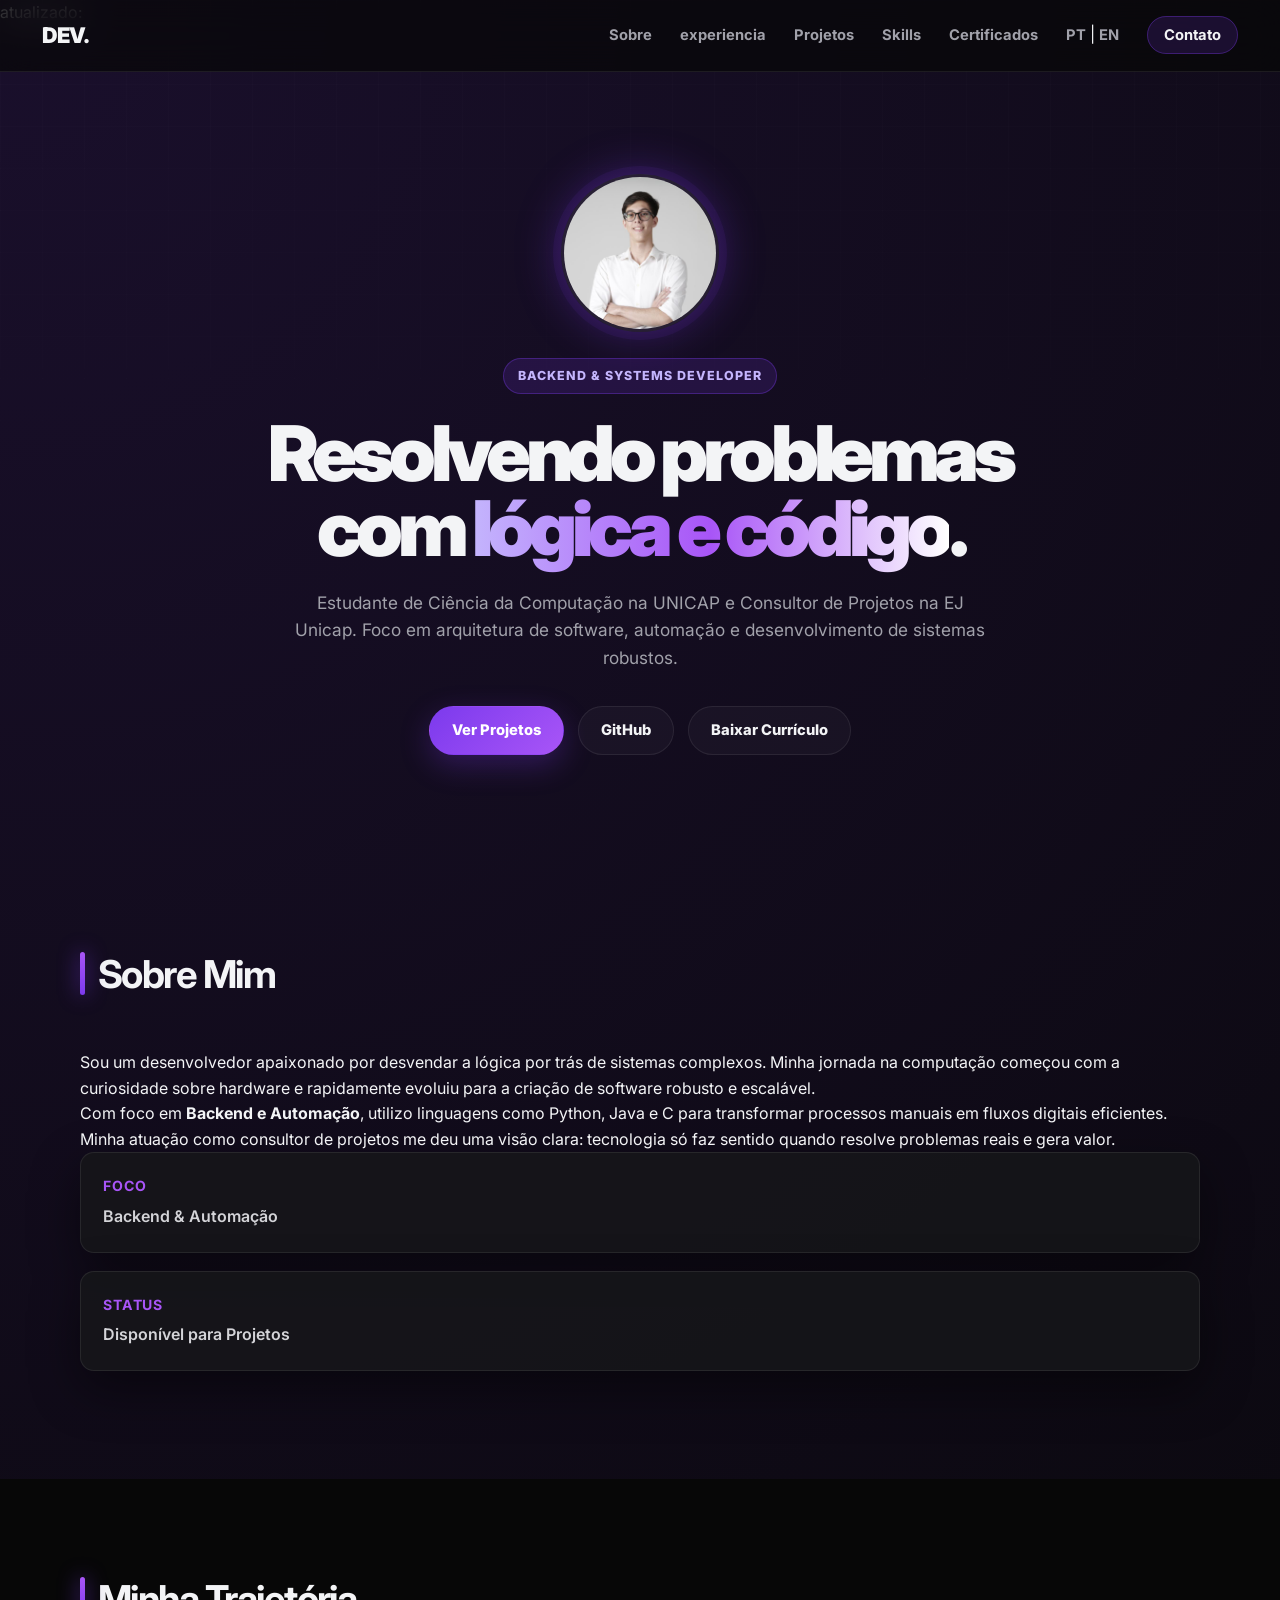
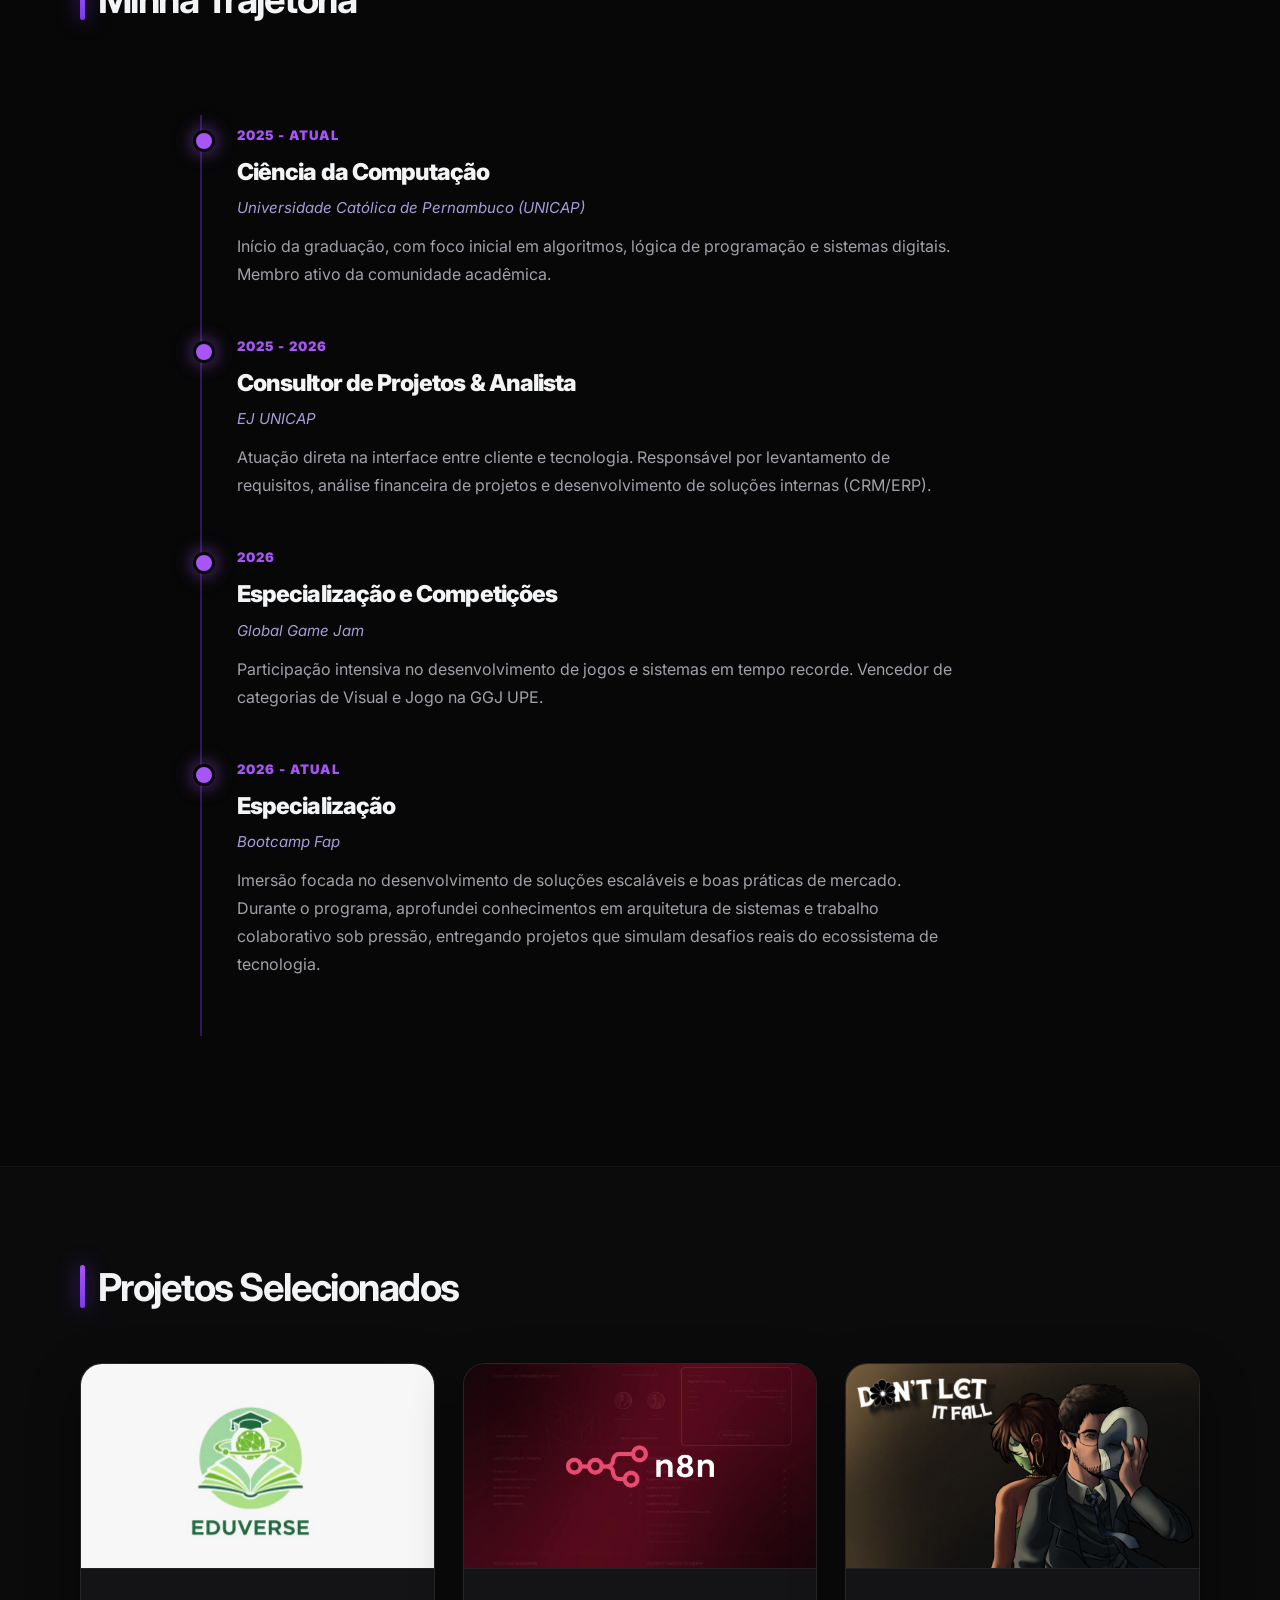
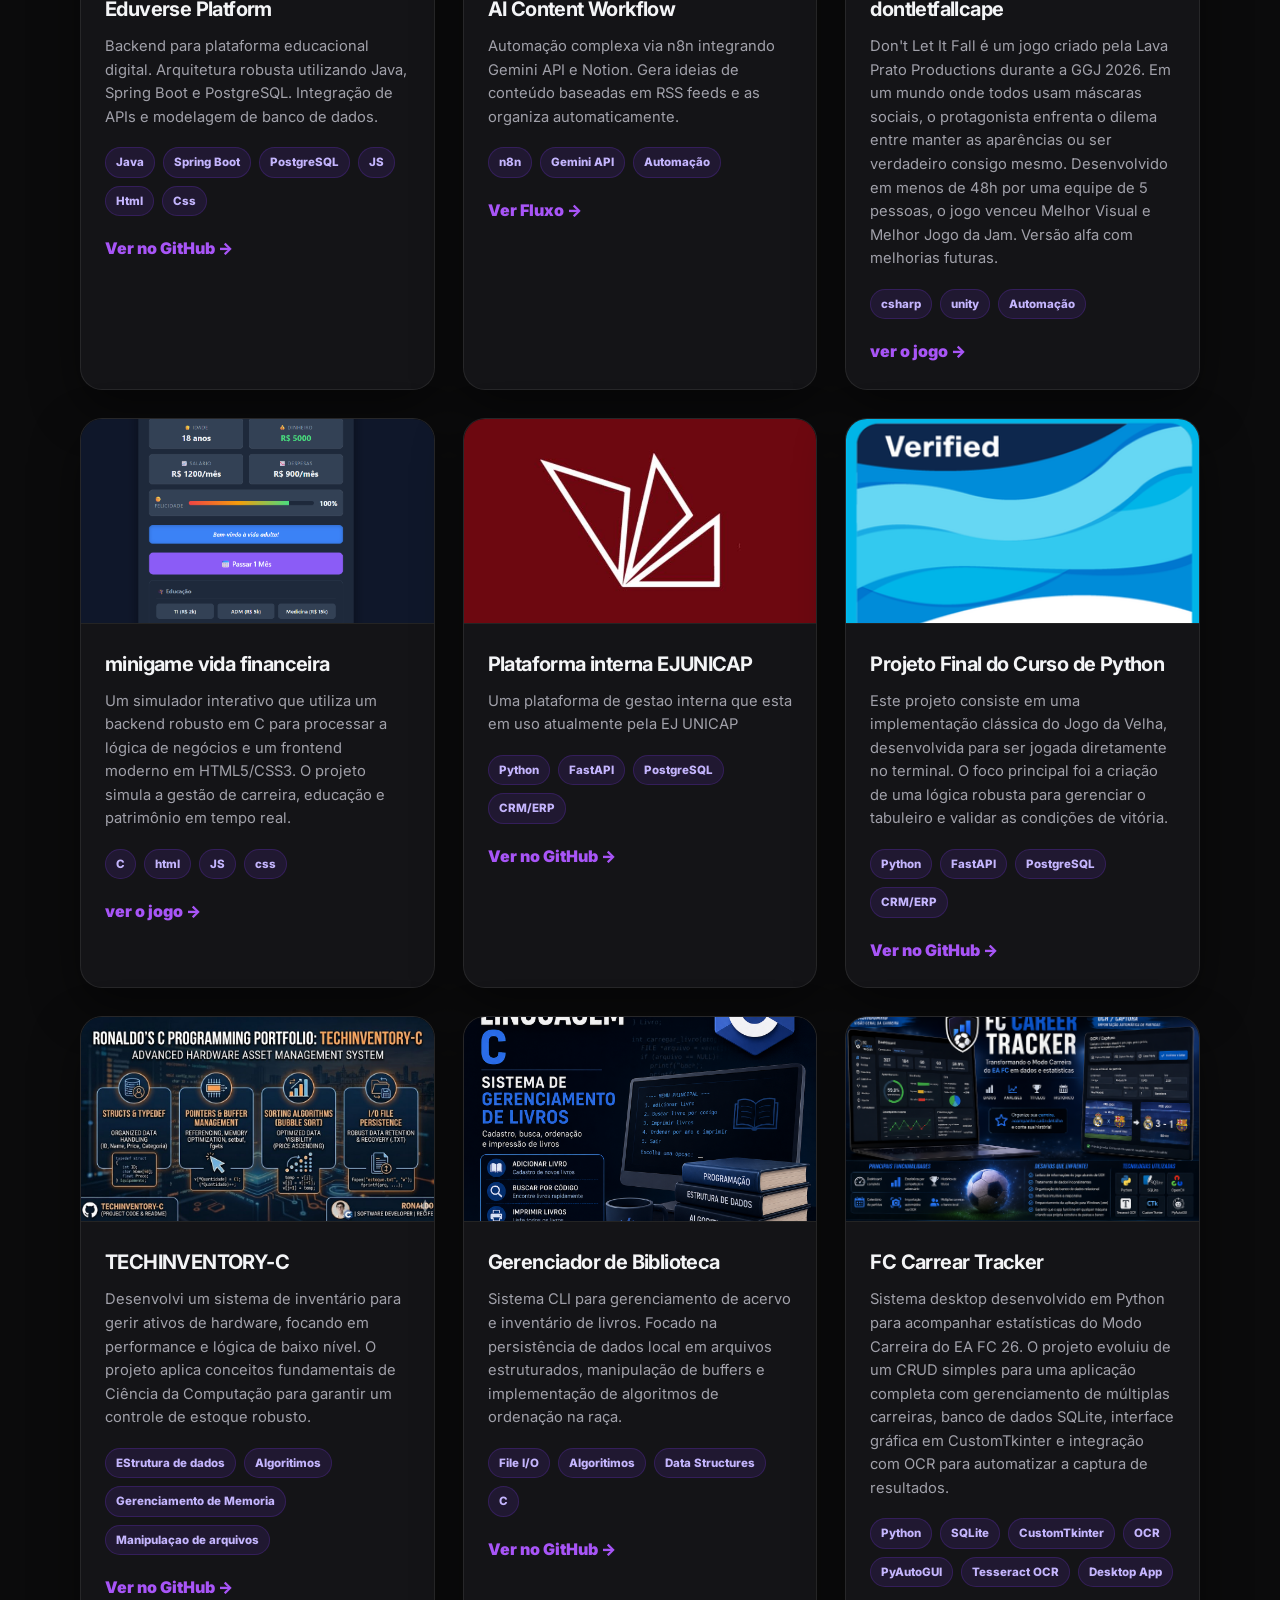
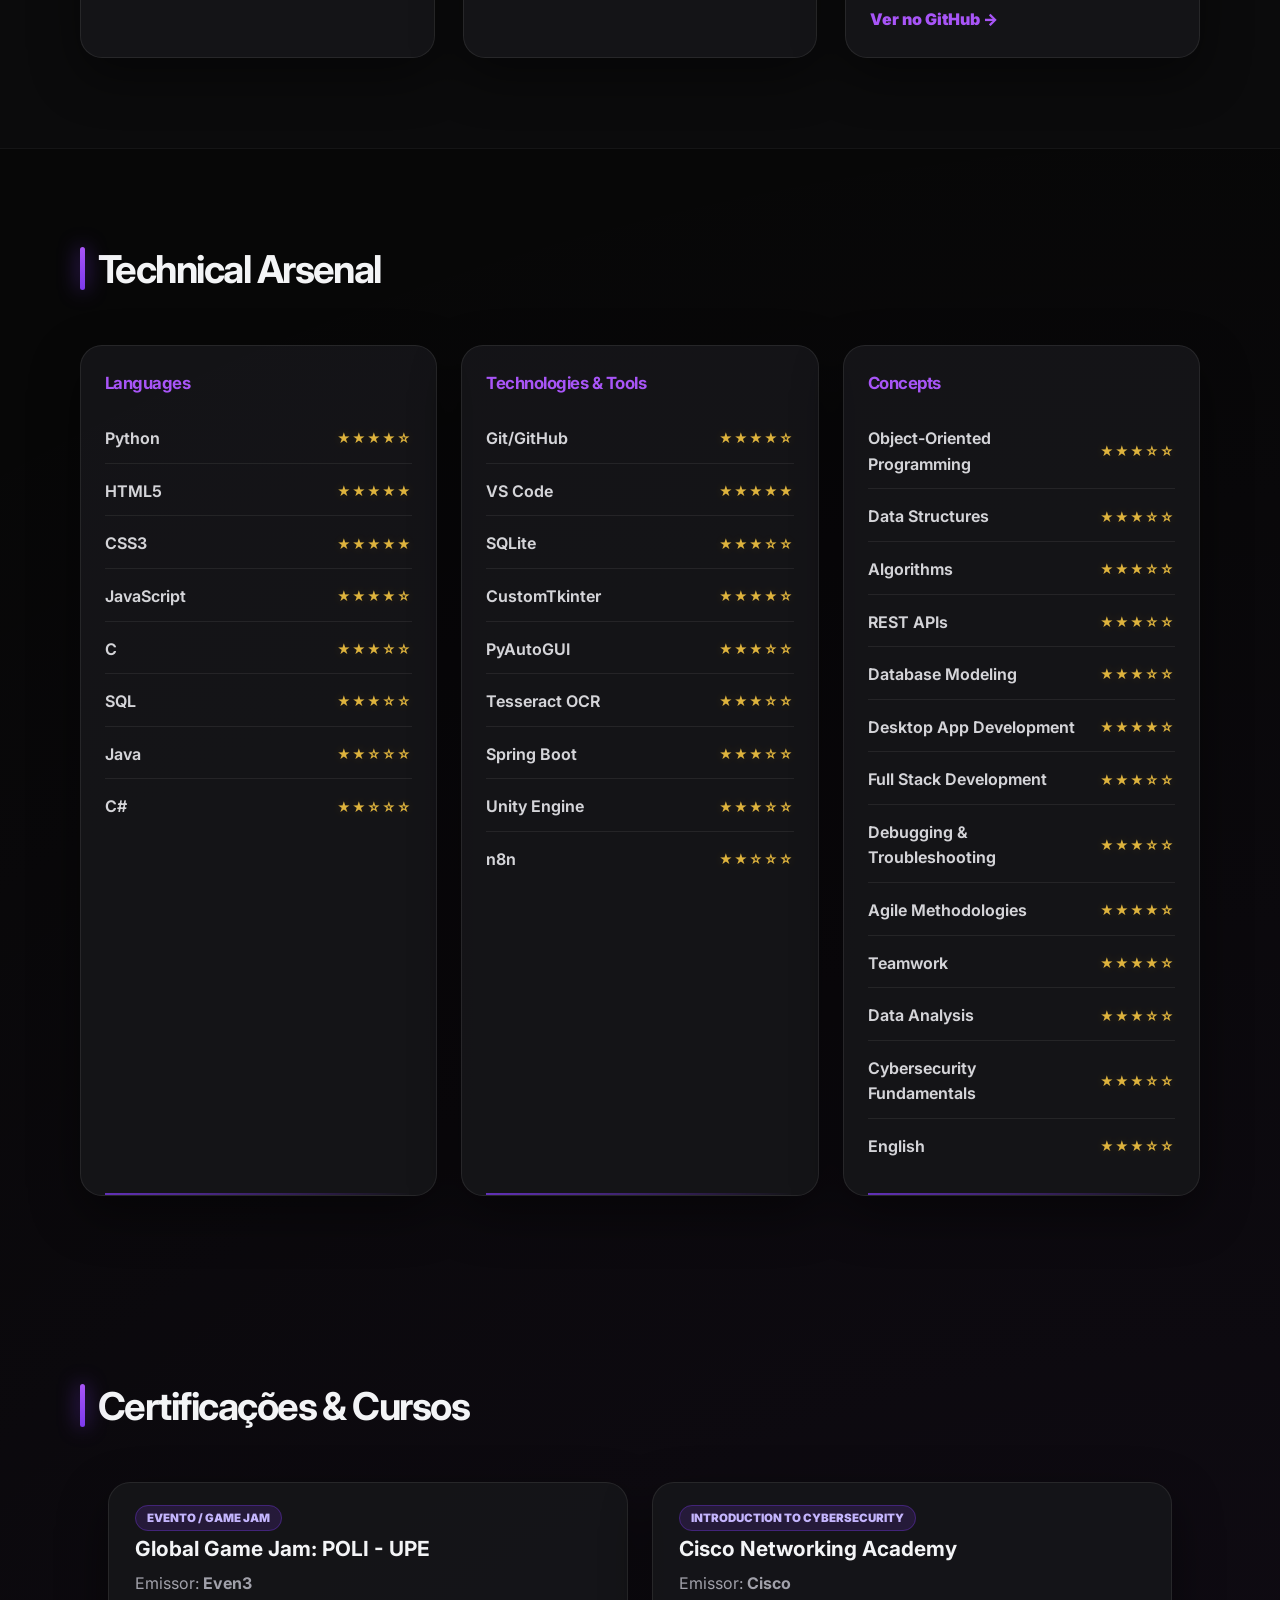
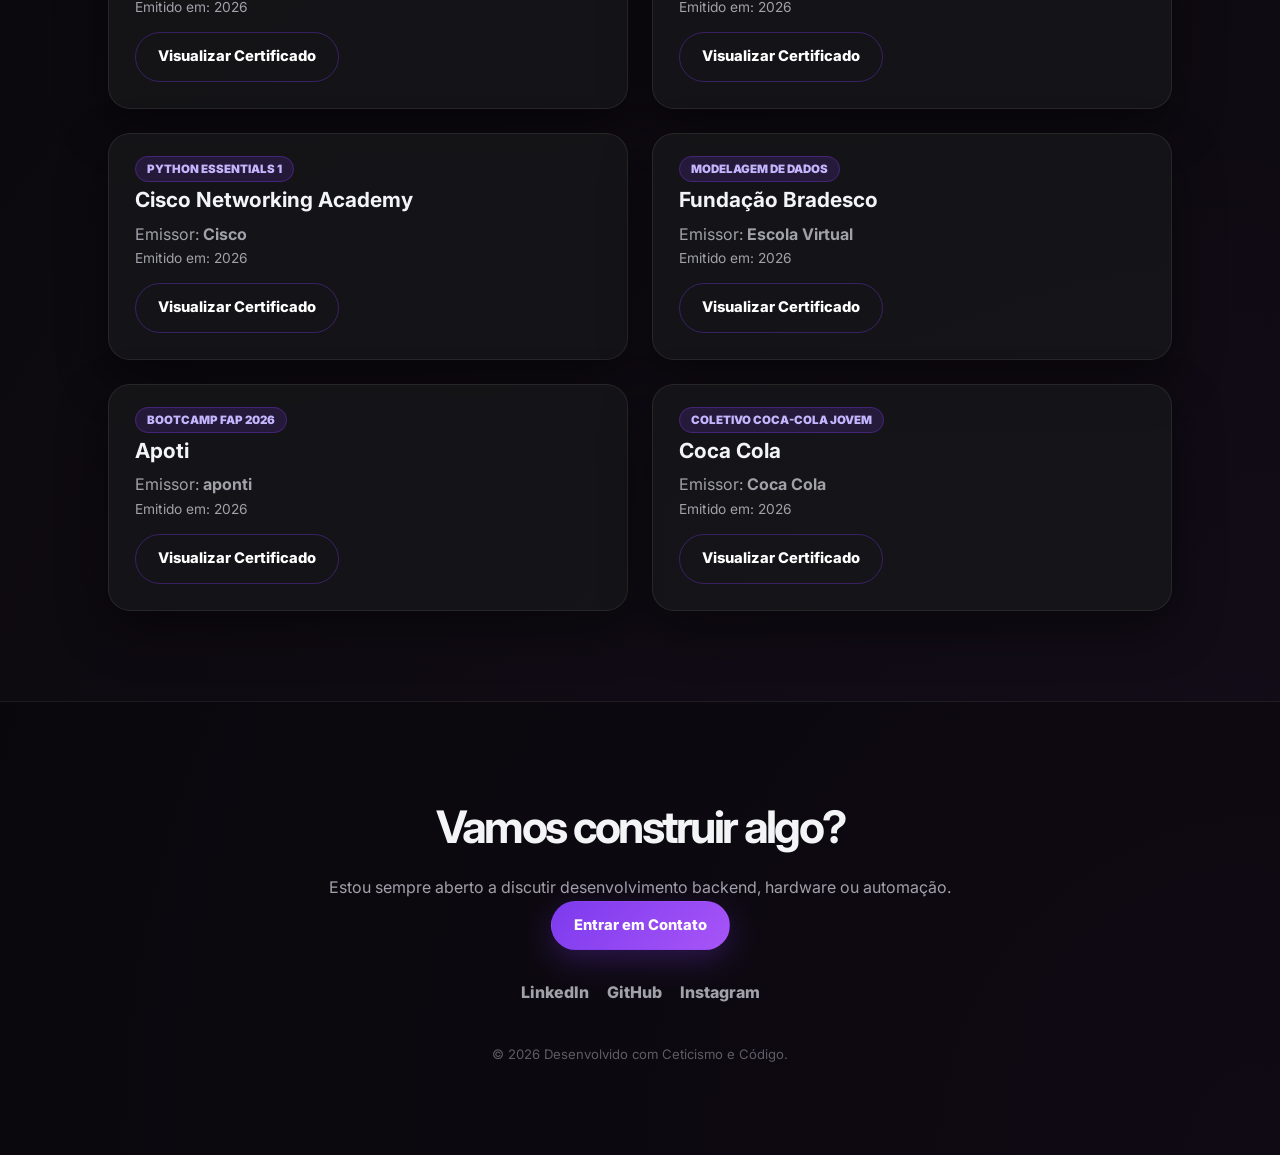
==== commit 3ab659c1: "atualizacao de nivel" ====
--- a/index.html
+++ b/index.html
@@ -263,10 +263,11 @@
                     <li>Python <span class="skill-stars">★★★★☆</span></li>
                     <li>HTML5 <span class="skill-stars">★★★★★</span></li>
                     <li>CSS3 <span class="skill-stars">★★★★★</span></li>
-                    <li>JavaScript <span class="skill-stars">★★★☆☆</span></li>
+                    <li>JavaScript <span class="skill-stars">★★★★☆</span></li>
                     <li>C <span class="skill-stars">★★★☆☆</span></li>
                     <li>SQL <span class="skill-stars">★★★☆☆</span></li>
                     <li>Java <span class="skill-stars">★★☆☆☆</span></li>
+                    <li>C# <span class="skill-stars">★★☆☆☆</span></li>
                 </ul>
             </div>
 
@@ -280,7 +281,7 @@
                     <li>PyAutoGUI <span class="skill-stars">★★★☆☆</span></li>
                     <li>Tesseract OCR <span class="skill-stars">★★★☆☆</span></li>
                     <li>Spring Boot <span class="skill-stars">★★★☆☆</span></li>
-                    <li>Unity Engine <span class="skill-stars">★★☆☆☆</span></li>
+                    <li>Unity Engine <span class="skill-stars">★★★☆☆</span></li>
                     <li>n8n <span class="skill-stars">★★☆☆☆</span></li>
                 </ul>
             </div>
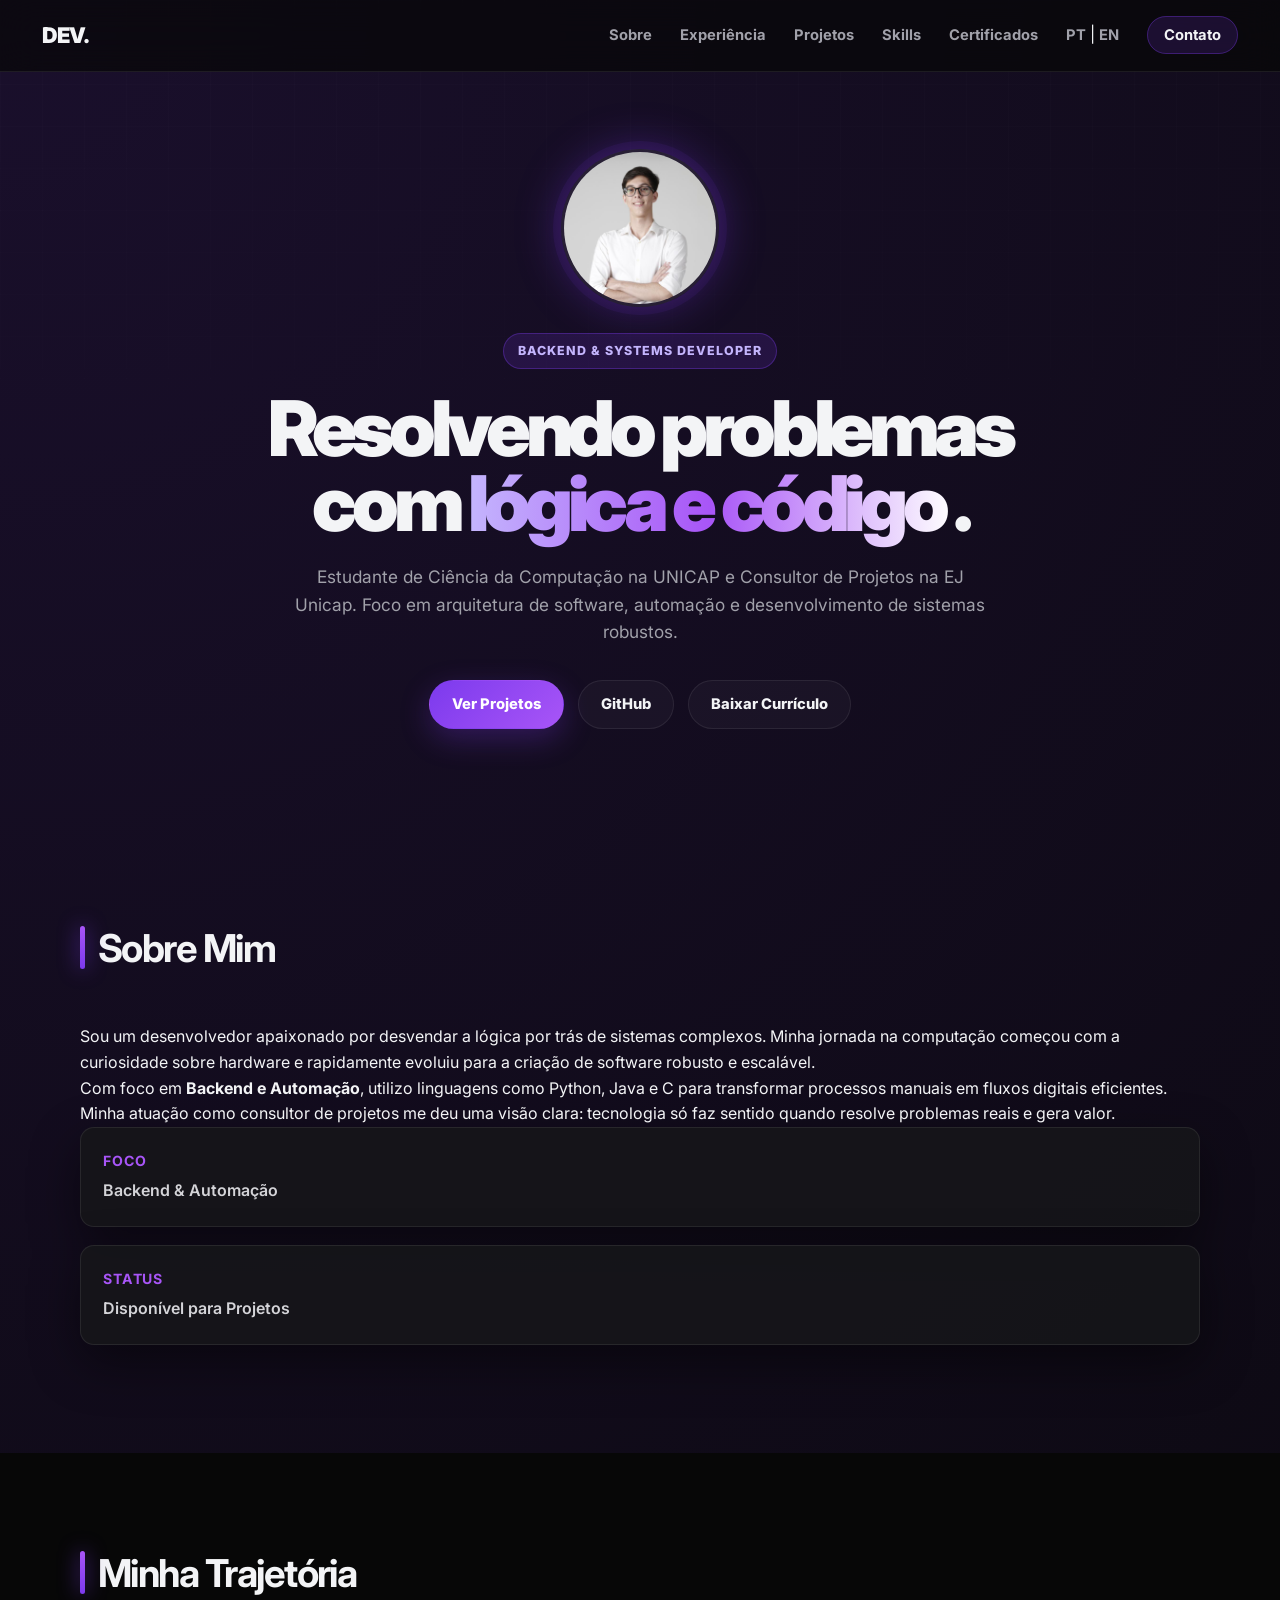
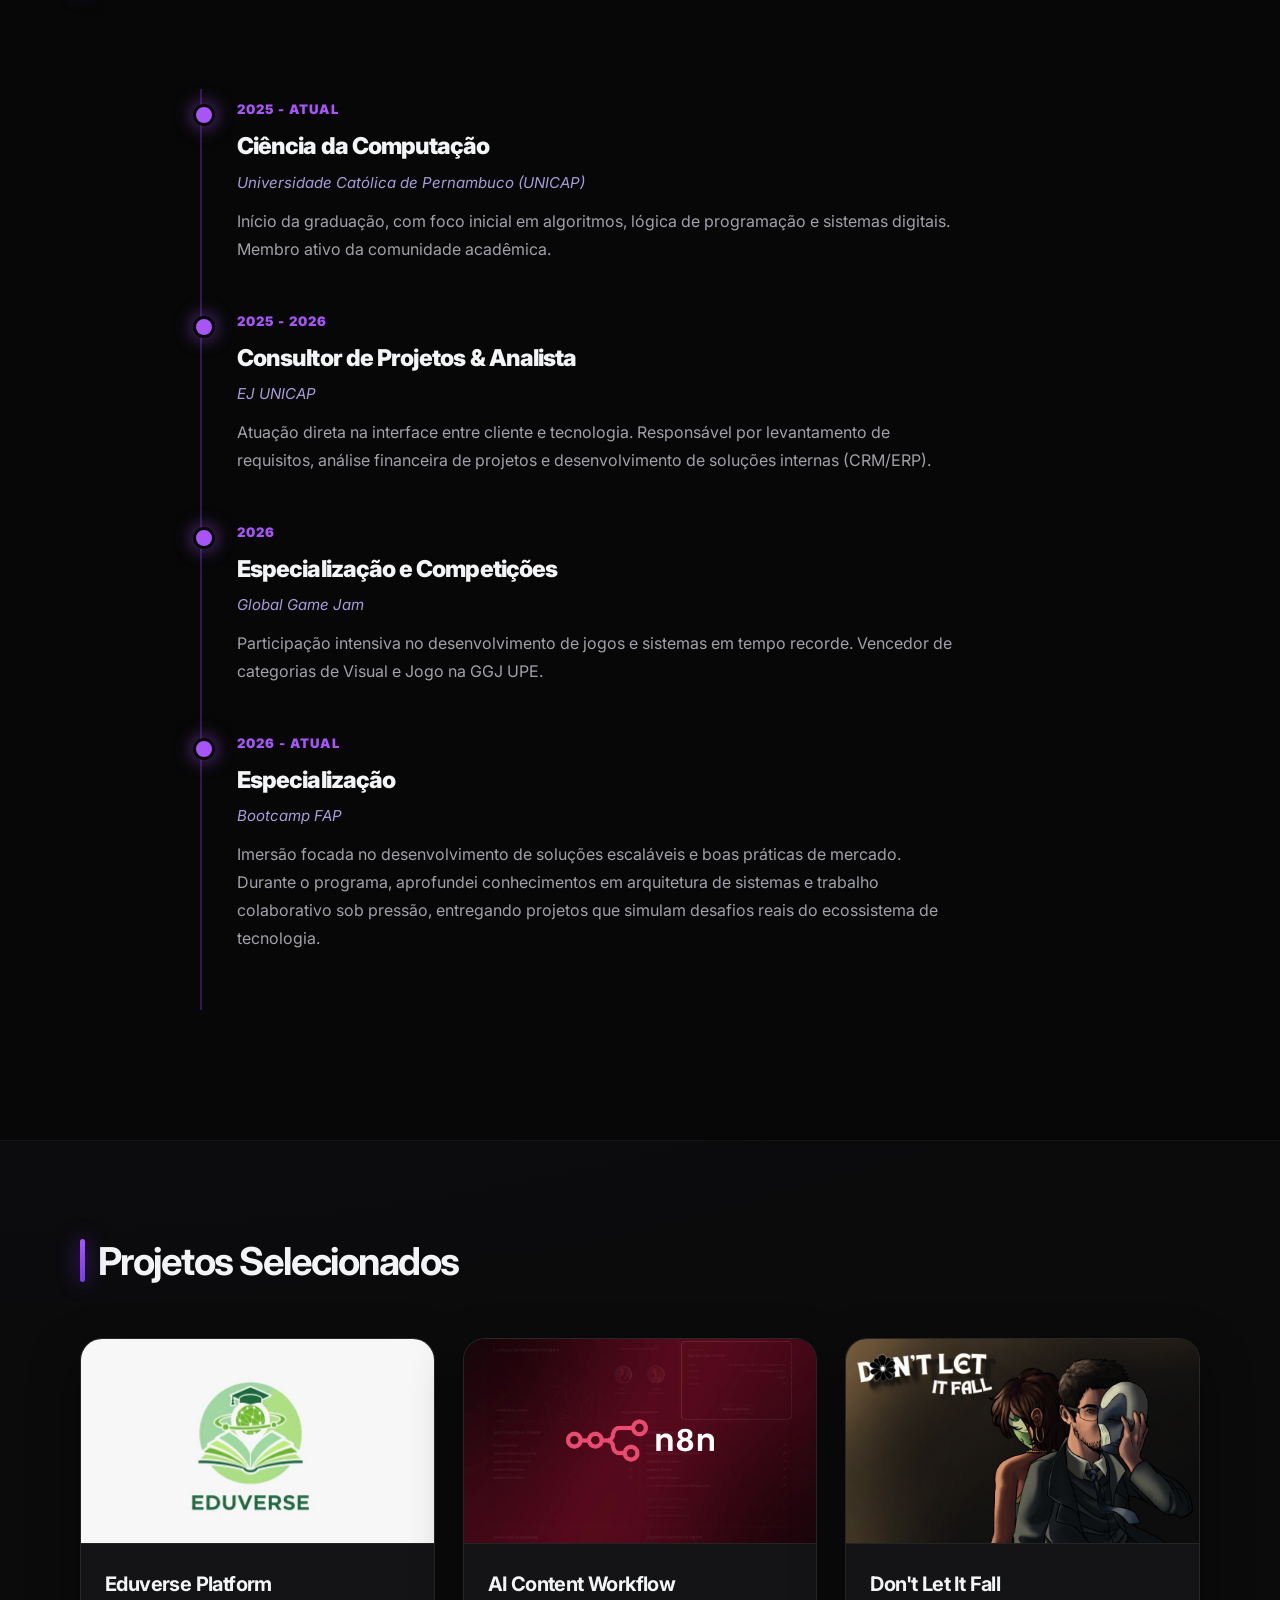
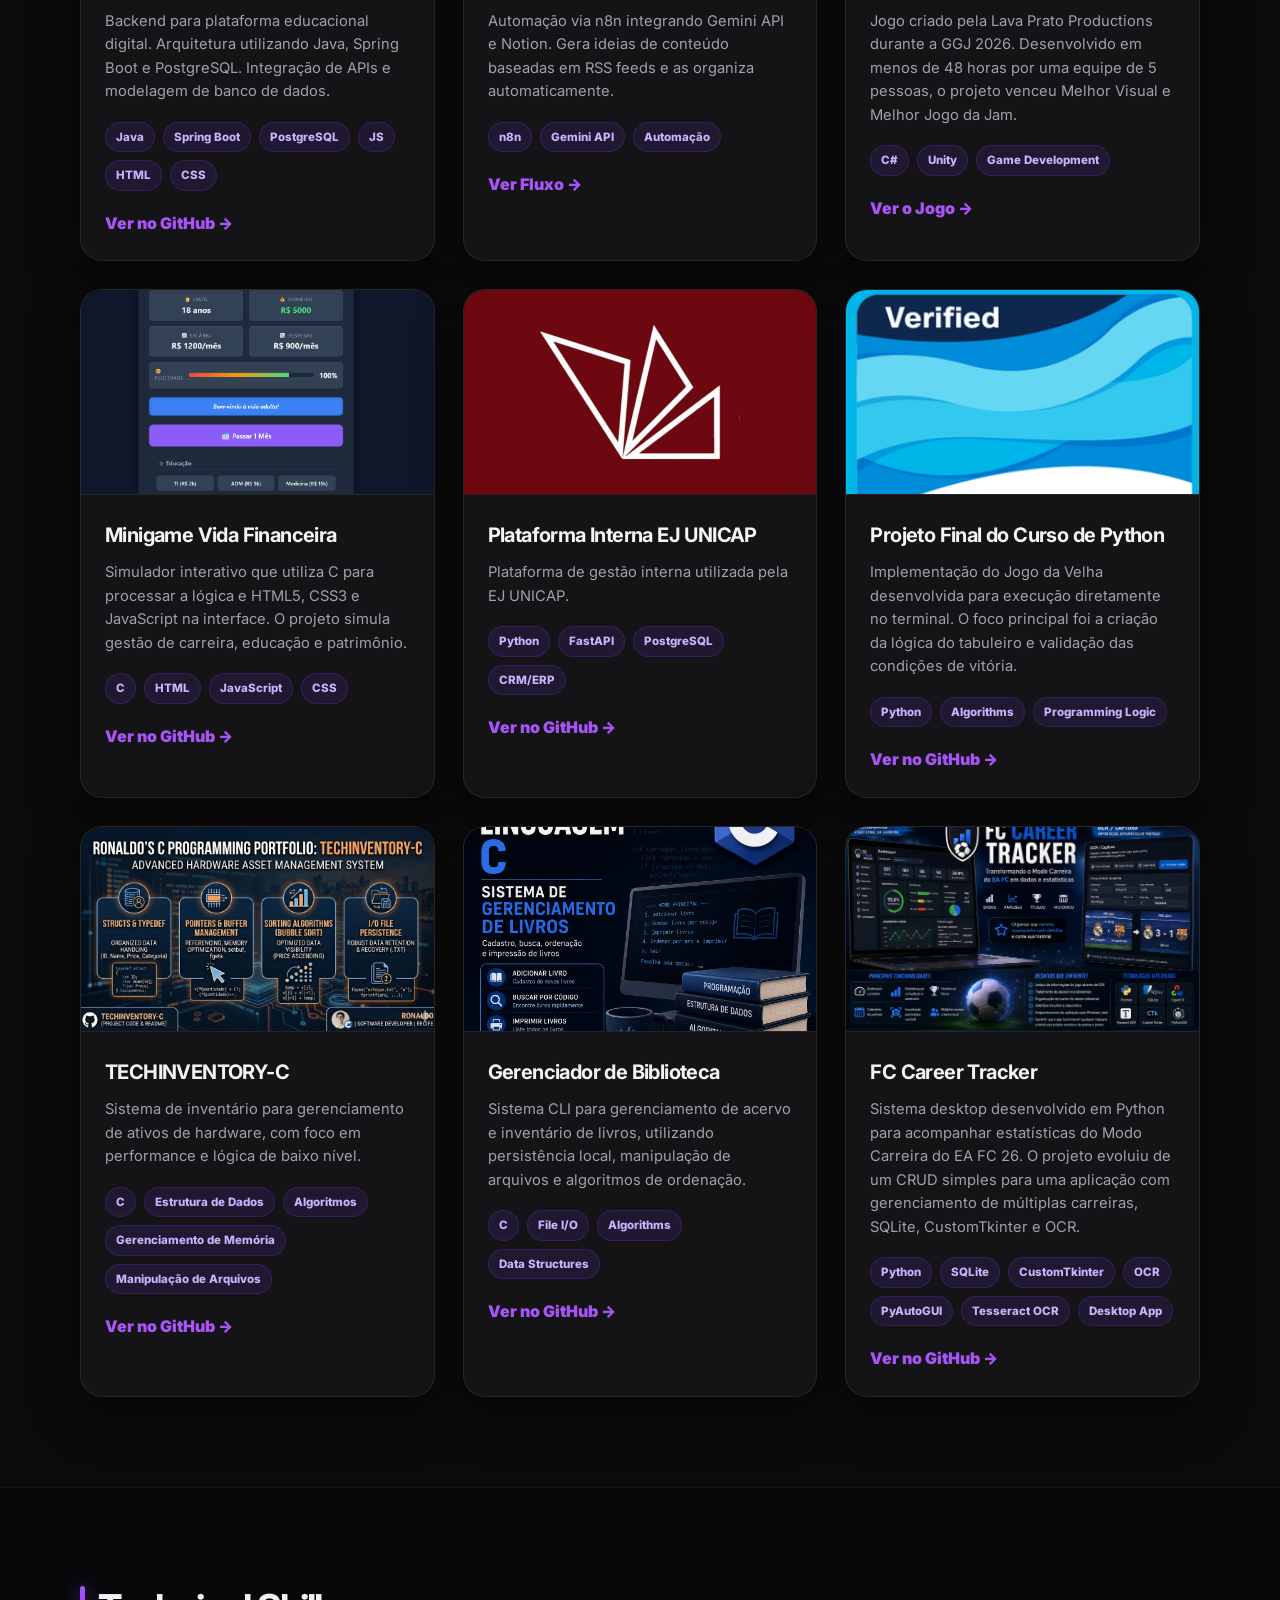
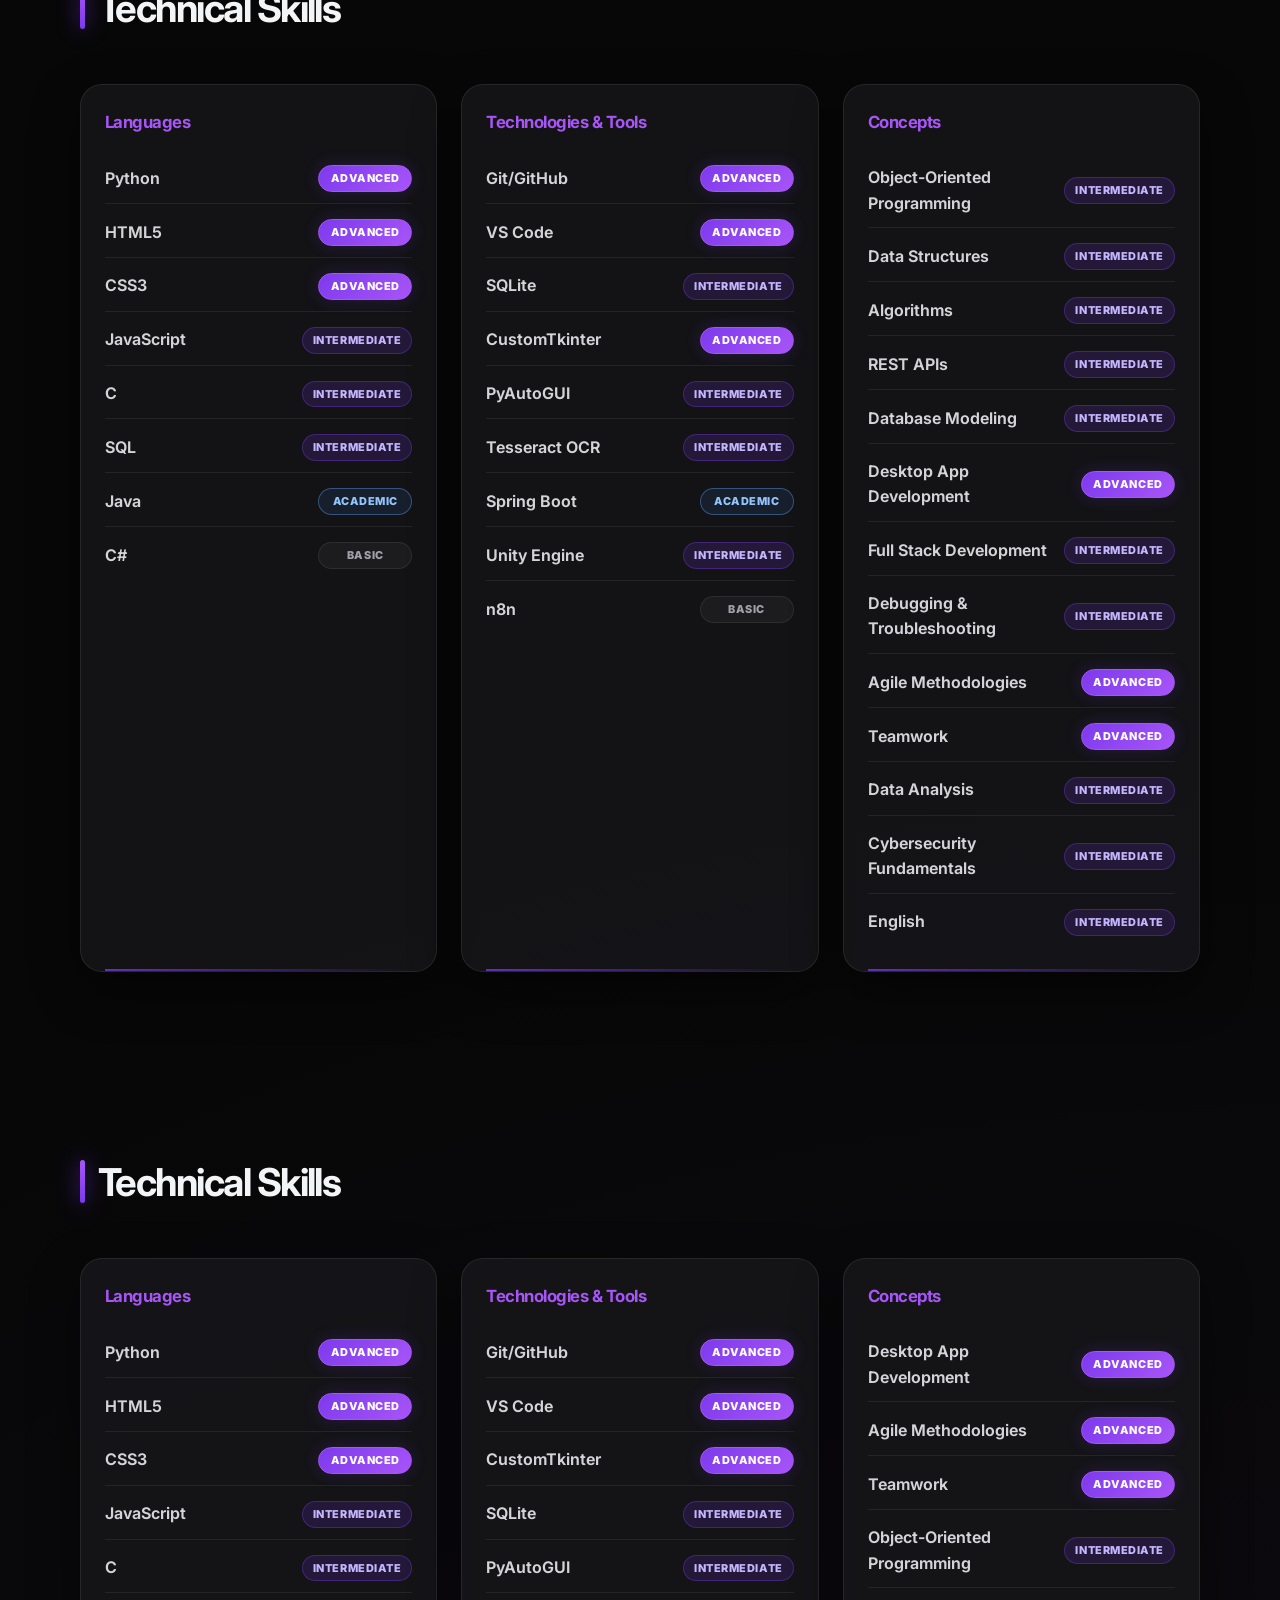
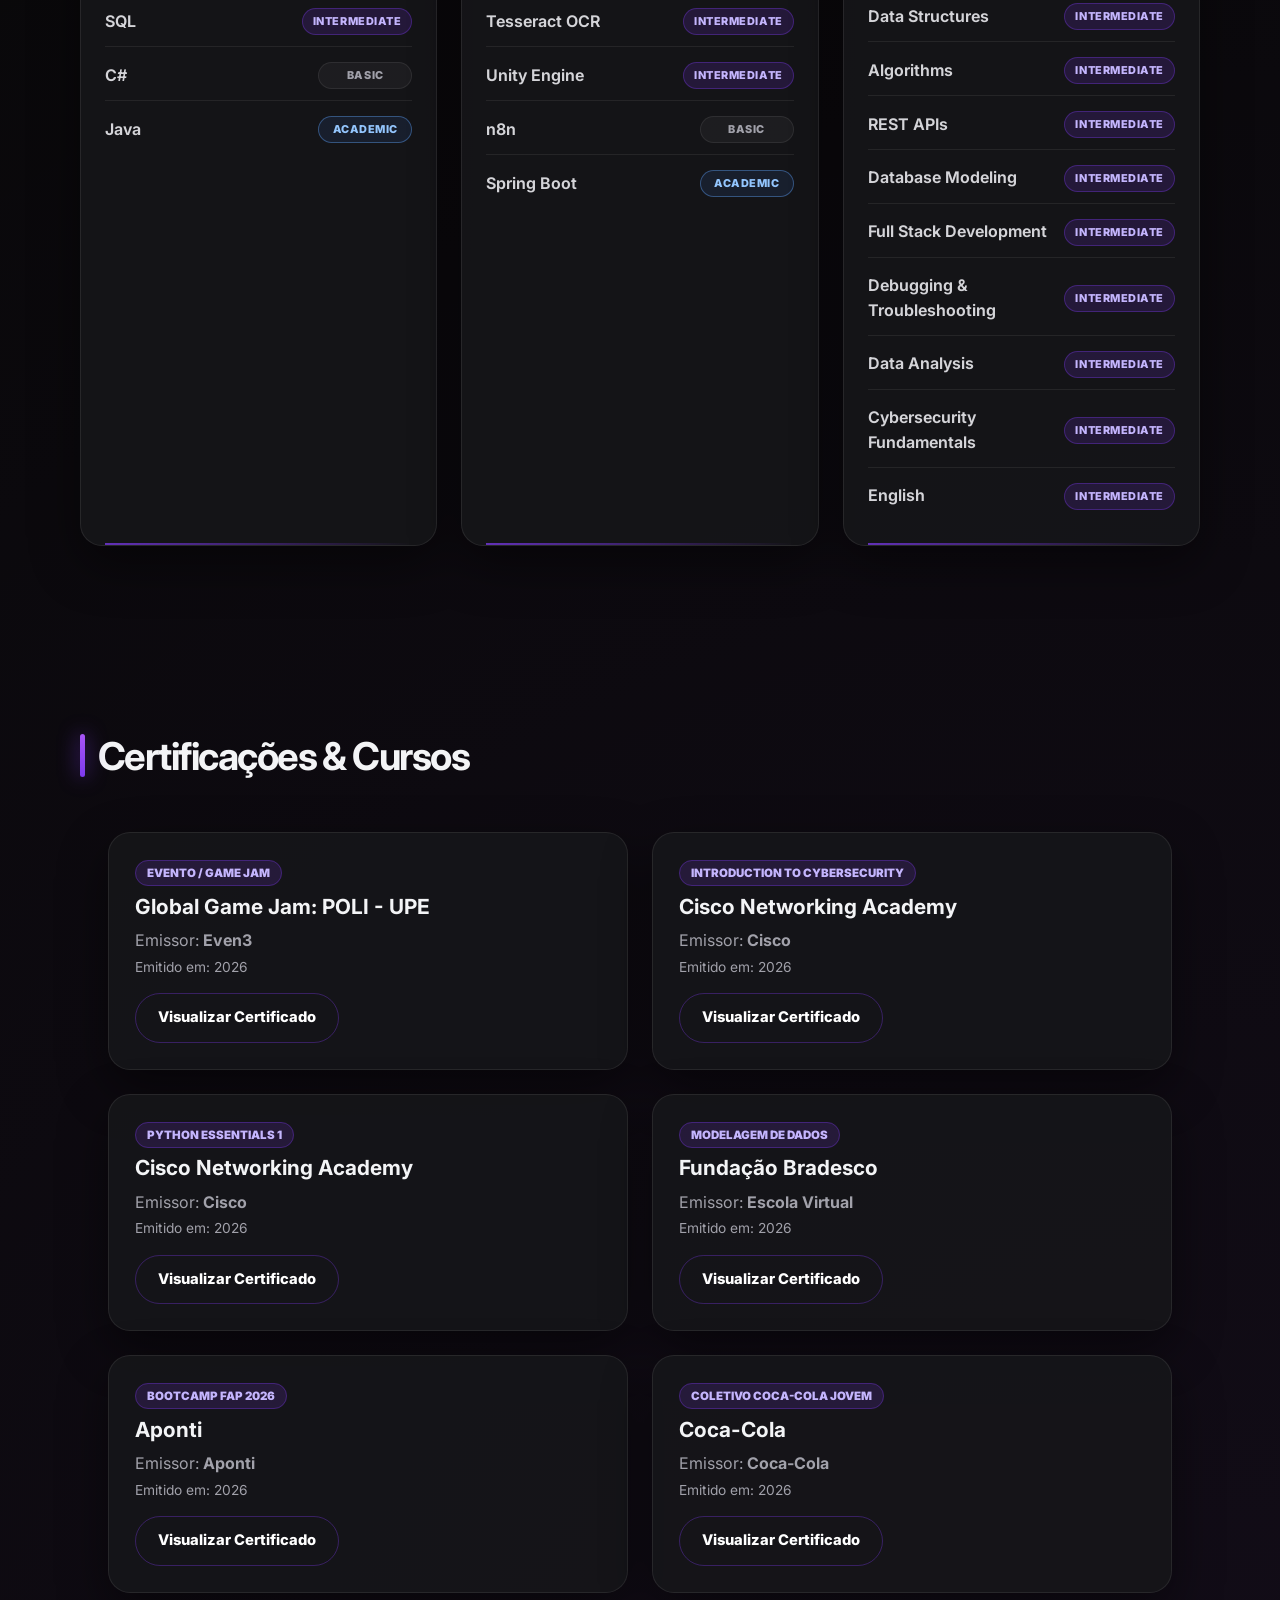
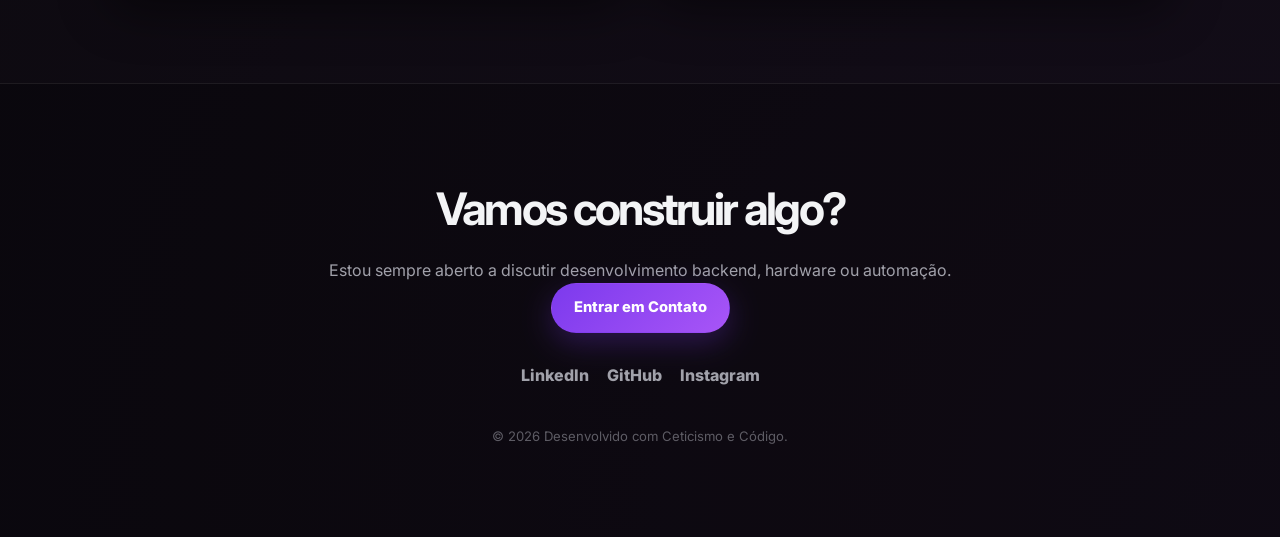
==== commit 52989d4e: "correçao de skills" ====
--- a/index.html
+++ b/index.html
@@ -1,238 +1,696 @@
-atualizado: <!DOCTYPE html>
+<!DOCTYPE html>
 <html lang="pt-BR">
+
 <head>
     <meta charset="UTF-8">
     <meta name="viewport" content="width=device-width, initial-scale=1.0">
+
     <title>Portfólio | Consultor & Desenvolvedor</title>
+
     <link rel="stylesheet" href="/css/style-premium.css">
-    <link href="https://fonts.googleapis.com/css2?family=Inter:wght@400;600;800&display=swap" rel="stylesheet">
+
+    <link
+        href="https://fonts.googleapis.com/css2?family=Inter:wght@400;600;800&display=swap"
+        rel="stylesheet"
+    >
 </head>
+
 <body>
 
+    <!-- =========================
+         NAVBAR
+    ========================== -->
+
     <nav class="navbar">
+
         <div class="logo">DEV.</div>
+
         <ul class="nav-links">
+
             <li><a href="#about">Sobre</a></li>
-            <li><a href="#experience">experiencia</a></li>
+            <li><a href="#experience">Experiência</a></li>
             <li><a href="#projects">Projetos</a></li>
             <li><a href="#skills">Skills</a></li>
             <li><a href="#certifications">Certificados</a></li>
+
             <li class="lang-switch">
-                <a href="index.html">PT</a> | <a href="index_en.html" class="active">EN</a>
+                <a href="index.html">PT</a> |
+                <a href="index_en.html" class="active">EN</a>
             </li>
-            <li><a href="#contact" class="btn-contact">Contato</a></li>
+
+            <li>
+                <a href="#contact" class="btn-contact">
+                    Contato
+                </a>
+            </li>
+
         </ul>
+
     </nav>
 
+
+    <!-- =========================
+         HERO
+    ========================== -->
+
     <header class="hero">
+
         <div class="hero-content">
-            
+
             <div class="profile-container">
-                <img src="./assets/imagens/perfil.jpg" alt="Foto de Perfil" class="profile-pic">
+
+                <img
+                    src="./assets/imagens/perfil.jpg"
+                    alt="Foto de Perfil"
+                    class="profile-pic"
+                >
+
             </div>
 
-            <span class="badge">Backend & Systems Developer</span>
-            <h1>Resolvendo problemas com <span class="highlight">lógica e código</span>.</h1>
-            <p>Estudante de Ciência da Computação na UNICAP e Consultor de Projetos na EJ Unicap. Foco em arquitetura de software, automação e desenvolvimento de sistemas robustos.</p>
+            <span class="badge">
+                Backend & Systems Developer
+            </span>
+
+            <h1>
+                Resolvendo problemas com
+                <span class="highlight">
+                    lógica e código
+                </span>.
+            </h1>
+
+            <p>
+                Estudante de Ciência da Computação na UNICAP e Consultor
+                de Projetos na EJ Unicap. Foco em arquitetura de software,
+                automação e desenvolvimento de sistemas robustos.
+            </p>
+
             <div class="cta-group">
-                <a href="#projects" class="btn-primary">Ver Projetos</a>
-                <a href="https://github.com/ronaldomalta" target="_blank" class="btn-secondary">GitHub</a>
-                <a href="./assets/curriculo.pdf" download class="btn-cv">
-    Baixar Currículo
-</a>
+
+                <a href="#projects" class="btn-primary">
+                    Ver Projetos
+                </a>
+
+                <a
+                    href="https://github.com/ronaldomalta"
+                    target="_blank"
+                    class="btn-secondary"
+                >
+                    GitHub
+                </a>
+
+                <a
+                    href="./assets/curriculo.pdf"
+                    download
+                    class="btn-cv"
+                >
+                    Baixar Currículo
+                </a>
+
             </div>
+
         </div>
+
     </header>
 
+
+    <!-- =========================
+         SOBRE
+    ========================== -->
+
     <section id="about" class="section">
-    <div class="container">
-        <h2>Sobre Mim</h2>
-        <div class="about-content">
-            <div class="about-text">
-                <p>
-                    Sou um desenvolvedor apaixonado por desvendar a lógica por trás de sistemas complexos. Minha jornada na computação começou com a curiosidade sobre hardware e rapidamente evoluiu para a criação de software robusto e escalável.
-                </p>
-                <p>
-                    Com foco em <strong>Backend e Automação</strong>, utilizo linguagens como Python, Java e C para transformar processos manuais em fluxos digitais eficientes. Minha atuação como consultor de projetos me deu uma visão clara: tecnologia só faz sentido quando resolve problemas reais e gera valor.
-                </p>
+
+        <div class="container">
+
+            <h2>Sobre Mim</h2>
+
+            <div class="about-content">
+
+                <div class="about-text">
+
+                    <p>
+                        Sou um desenvolvedor apaixonado por desvendar a lógica
+                        por trás de sistemas complexos. Minha jornada na
+                        computação começou com a curiosidade sobre hardware e
+                        rapidamente evoluiu para a criação de software robusto
+                        e escalável.
+                    </p>
+
+                    <p>
+                        Com foco em <strong>Backend e Automação</strong>,
+                        utilizo linguagens como Python, Java e C para transformar
+                        processos manuais em fluxos digitais eficientes.
+                        Minha atuação como consultor de projetos me deu uma visão
+                        clara: tecnologia só faz sentido quando resolve problemas
+                        reais e gera valor.
+                    </p>
+
+                </div>
+
+                <div class="about-stats">
+
+                    <div class="stat-card">
+                        <h3>Foco</h3>
+                        <p>Backend & Automação</p>
+                    </div>
+
+                    <div class="stat-card">
+                        <h3>Status</h3>
+                        <p>Disponível para Projetos</p>
+                    </div>
+
+                </div>
+
             </div>
-            <div class="about-stats">
-                <div class="stat-card">
-                    <h3>Foco</h3>
-                    <p>Backend & Automação</p>
+
+        </div>
+
+    </section>
+
+
+    <!-- =========================
+         TRAJETÓRIA
+    ========================== -->
+
+    <section
+        id="experience"
+        class="section timeline-section"
+    >
+
+        <div class="container">
+
+            <h2>Minha Trajetória</h2>
+
+            <div class="timeline-scroll"></div>
+
+            <div class="timeline">
+
+                <div class="timeline-item">
+
+                    <div class="timeline-date">
+                        2025 - Atual
+                    </div>
+
+                    <div class="timeline-content">
+
+                        <h3>Ciência da Computação</h3>
+
+                        <span>
+                            Universidade Católica de Pernambuco (UNICAP)
+                        </span>
+
+                        <p>
+                            Início da graduação, com foco inicial em algoritmos,
+                            lógica de programação e sistemas digitais.
+                            Membro ativo da comunidade acadêmica.
+                        </p>
+
+                    </div>
+
                 </div>
-                <div class="stat-card">
-                    <h3>Status</h3>
-                    <p>Disponível para Projetos</p>
+
+
+                <div class="timeline-item">
+
+                    <div class="timeline-date">
+                        2025 - 2026
+                    </div>
+
+                    <div class="timeline-content">
+
+                        <h3>
+                            Consultor de Projetos & Analista
+                        </h3>
+
+                        <span>
+                            EJ UNICAP
+                        </span>
+
+                        <p>
+                            Atuação direta na interface entre cliente e tecnologia.
+                            Responsável por levantamento de requisitos,
+                            análise financeira de projetos e desenvolvimento
+                            de soluções internas (CRM/ERP).
+                        </p>
+
+                    </div>
+
                 </div>
+
+
+                <div class="timeline-item">
+
+                    <div class="timeline-date">
+                        2026
+                    </div>
+
+                    <div class="timeline-content">
+
+                        <h3>
+                            Especialização e Competições
+                        </h3>
+
+                        <span>
+                            Global Game Jam
+                        </span>
+
+                        <p>
+                            Participação intensiva no desenvolvimento de jogos
+                            e sistemas em tempo recorde. Vencedor de categorias
+                            de Visual e Jogo na GGJ UPE.
+                        </p>
+
+                    </div>
+
+                </div>
+
+
+                <div class="timeline-item">
+
+                    <div class="timeline-date">
+                        2026 - Atual
+                    </div>
+
+                    <div class="timeline-content">
+
+                        <h3>Especialização</h3>
+
+                        <span>
+                            Bootcamp FAP
+                        </span>
+
+                        <p>
+                            Imersão focada no desenvolvimento de soluções
+                            escaláveis e boas práticas de mercado. Durante
+                            o programa, aprofundei conhecimentos em arquitetura
+                            de sistemas e trabalho colaborativo sob pressão,
+                            entregando projetos que simulam desafios reais
+                            do ecossistema de tecnologia.
+                        </p>
+
+                    </div>
+
+                </div>
+
             </div>
+
         </div>
-    </div>
-</section>
-<section id="experience" class="section timeline-section">
-    <div class="container">
-        <h2>Minha Trajetória</h2>
-        <div class="timeline-scroll"></div>
-        <div class="timeline">
-            
-            <div class="timeline-item">
-                <div class="timeline-date">2025 - Atual</div>
-                <div class="timeline-content">
-                    <h3>Ciência da Computação</h3>
-                    <span>Universidade Católica de Pernambuco (UNICAP)</span>
-                    <p>Início da graduação, com foco inicial em algoritmos, lógica de programação e sistemas digitais. Membro ativo da comunidade acadêmica.</p>
-                </div>
-            </div>
-
-            <div class="timeline-item">
-                <div class="timeline-date">2025 - 2026</div>
-                <div class="timeline-content">
-                    <h3>Consultor de Projetos & Analista</h3>
-                    <span>EJ UNICAP</span>
-                    <p>Atuação direta na interface entre cliente e tecnologia. Responsável por levantamento de requisitos, análise financeira de projetos e desenvolvimento de soluções internas (CRM/ERP).</p>
-                </div>
-            </div>
-
-            <div class="timeline-item">
-                <div class="timeline-date">2026</div>
-                <div class="timeline-content">
-                    <h3>Especialização e Competições</h3>
-                    <span> Global Game Jam</span>
-                    <p>Participação intensiva no desenvolvimento de jogos e sistemas em tempo recorde. Vencedor de categorias de Visual e Jogo na GGJ UPE.</p>
-                </div>
-            </div>
-            <div class="timeline-item">
-                <div class="timeline-date">2026 - Atual</div>
-                <div class="timeline-content">
-                    <h3>Especialização </h3>
-                    <span> Bootcamp Fap</span>
-                    <p> Imersão focada no desenvolvimento de soluções escaláveis e boas práticas de mercado. Durante o programa, aprofundei conhecimentos em arquitetura de sistemas e trabalho colaborativo sob pressão, entregando projetos que simulam desafios reais do ecossistema de tecnologia. </p>
-                </div>
-            </div>
-
-        </div>
-    </div>
-</section>
-    <section id="projects" class="section bg-dark">
+
+    </section>
+
+
+    <!-- =========================
+         PROJETOS
+    ========================== -->
+
+    <section
+        id="projects"
+        class="section bg-dark"
+    >
+
         <div class="container">
+
             <h2>Projetos Selecionados</h2>
+
             <div class="project-grid">
-                
+
+
+                <!-- EDUVERSE -->
+
                 <article class="project-card">
+
                     <div class="project-image">
-                        <img src="./assets/imagens/eduverse.jpg" alt="Backend Code" class="img-fluid">
-                    </div>
+
+                        <img
+                            src="./assets/imagens/eduverse.jpg"
+                            alt="Eduverse Platform"
+                            class="img-fluid"
+                        >
+
+                    </div>
+
                     <div class="project-info">
+
                         <h3>Eduverse Platform</h3>
-                        <p>Backend para plataforma educacional digital. Arquitetura robusta utilizando Java, Spring Boot e PostgreSQL. Integração de APIs e modelagem de banco de dados.</p>
+
+                        <p>
+                            Backend para plataforma educacional digital.
+                            Arquitetura utilizando Java, Spring Boot e PostgreSQL.
+                            Integração de APIs e modelagem de banco de dados.
+                        </p>
+
                         <div class="tags">
-                            <span>Java</span><span>Spring Boot</span><span>PostgreSQL</span><span>JS</span><span>Html</span><span>Css</span>
+                            <span>Java</span>
+                            <span>Spring Boot</span>
+                            <span>PostgreSQL</span>
+                            <span>JS</span>
+                            <span>HTML</span>
+                            <span>CSS</span>
                         </div>
-                        <a href="https://github.com/ronaldomalta/eduverse-front.git" class="link-arrow">Ver no GitHub &rarr;</a>
-                    </div>
+
+                        <a
+                            href="https://github.com/ronaldomalta/eduverse-front.git"
+                            class="link-arrow"
+                            target="_blank"
+                        >
+                            Ver no GitHub &rarr;
+                        </a>
+
+                    </div>
+
                 </article>
+
+
+                <!-- N8N -->
+
                 <article class="project-card">
+
                     <div class="project-image">
-                        <img src="./assets/imagens/n8n-workflow.jpg" alt="Automation" class="img-fluid">
-                    </div>
+
+                        <img
+                            src="./assets/imagens/n8n-workflow.jpg"
+                            alt="AI Content Workflow"
+                            class="img-fluid"
+                        >
+
+                    </div>
+
                     <div class="project-info">
+
                         <h3>AI Content Workflow</h3>
-                        <p>Automação complexa via n8n integrando Gemini API e Notion. Gera ideias de conteúdo baseadas em RSS feeds e as organiza automaticamente.</p>
+
+                        <p>
+                            Automação via n8n integrando Gemini API e Notion.
+                            Gera ideias de conteúdo baseadas em RSS feeds
+                            e as organiza automaticamente.
+                        </p>
+
                         <div class="tags">
-                            <span>n8n</span><span>Gemini API</span><span>Automação</span>
+                            <span>n8n</span>
+                            <span>Gemini API</span>
+                            <span>Automação</span>
                         </div>
-                        <a href="#" class="link-arrow">Ver Fluxo &rarr;</a>
-                    </div>
+
+                        <a href="#" class="link-arrow">
+                            Ver Fluxo &rarr;
+                        </a>
+
+                    </div>
+
                 </article>
+
+
+                <!-- GAME JAM -->
+
                 <article class="project-card">
+
                     <div class="project-image">
-                        <img src="/assets/imagens/dontletitfallcape.png" alt="Automation" class="img-fluid">
-                    </div>
+
+                        <img
+                            src="/assets/imagens/dontletitfallcape.png"
+                            alt="Don't Let It Fall"
+                            class="img-fluid"
+                        >
+
+                    </div>
+
                     <div class="project-info">
-                        <h3>dontletfallcape</h3>
-                        <p>Don't Let It Fall é um jogo criado pela Lava Prato Productions durante a GGJ 2026. Em um mundo onde todos usam máscaras sociais, o protagonista enfrenta o dilema entre manter as aparências ou ser verdadeiro consigo mesmo.
-Desenvolvido em menos de 48h por uma equipe de 5 pessoas, o jogo venceu Melhor Visual e Melhor Jogo da Jam. Versão alfa com melhorias futuras.</p>
+
+                        <h3>Don't Let It Fall</h3>
+
+                        <p>
+                            Jogo criado pela Lava Prato Productions durante
+                            a GGJ 2026. Desenvolvido em menos de 48 horas
+                            por uma equipe de 5 pessoas, o projeto venceu
+                            Melhor Visual e Melhor Jogo da Jam.
+                        </p>
+
                         <div class="tags">
-                            <span>csharp</span><span>unity</span><span>Automação</span>
+                            <span>C#</span>
+                            <span>Unity</span>
+                            <span>Game Development</span>
                         </div>
-                        <a href="https://globalgamejam.org/games/2026/dont-let-it-fall-1" class="link-arrow">ver o jogo &rarr;</a>
-                    </div>
+
+                        <a
+                            href="https://globalgamejam.org/games/2026/dont-let-it-fall-1"
+                            class="link-arrow"
+                            target="_blank"
+                        >
+                            Ver o Jogo &rarr;
+                        </a>
+
+                    </div>
+
                 </article>
+
+
+                <!-- MINIGAME -->
+
                 <article class="project-card">
+
                     <div class="project-image">
-                        <img src="/assets/imagens/minigame.jpg" alt="Automation" class="img-fluid">
-                    </div>
+
+                        <img
+                            src="/assets/imagens/minigame.jpg"
+                            alt="Minigame Vida Financeira"
+                            class="img-fluid"
+                        >
+
+                    </div>
+
                     <div class="project-info">
-                        <h3>minigame vida financeira</h3>
-                        <p>Um simulador interativo que utiliza um backend robusto em C para processar a lógica de negócios e um frontend moderno em HTML5/CSS3. O projeto simula a gestão de carreira, educação e patrimônio em tempo real.</p>
+
+                        <h3>Minigame Vida Financeira</h3>
+
+                        <p>
+                            Simulador interativo que utiliza C para processar
+                            a lógica e HTML5, CSS3 e JavaScript na interface.
+                            O projeto simula gestão de carreira, educação
+                            e patrimônio.
+                        </p>
+
                         <div class="tags">
-                            <span>C</span><span>html</span><span>JS</span><span>css</span>
+                            <span>C</span>
+                            <span>HTML</span>
+                            <span>JavaScript</span>
+                            <span>CSS</span>
                         </div>
-                        <a href="https://github.com/ronaldomalta/minigame-financeiro.git" class="link-arrow">ver o jogo &rarr;</a>
-                    </div>
+
+                        <a
+                            href="https://github.com/ronaldomalta/minigame-financeiro.git"
+                            class="link-arrow"
+                            target="_blank"
+                        >
+                            Ver no GitHub &rarr;
+                        </a>
+
+                    </div>
+
                 </article>
+
+
+                <!-- EJ UNICAP -->
+
                 <article class="project-card">
+
                     <div class="project-image">
-                        <img src="/assets/imagens/empresajuniur.png" alt="Backend Code" class="img-fluid">
-                    </div>
+
+                        <img
+                            src="/assets/imagens/empresajuniur.png"
+                            alt="Plataforma interna EJ UNICAP"
+                            class="img-fluid"
+                        >
+
+                    </div>
+
                     <div class="project-info">
-                        <h3>Plataforma interna EJUNICAP</h3>
-                        <p>Uma plataforma de gestao interna que esta em uso atualmente pela EJ UNICAP</p>
+
+                        <h3>Plataforma Interna EJ UNICAP</h3>
+
+                        <p>
+                            Plataforma de gestão interna utilizada
+                            pela EJ UNICAP.
+                        </p>
+
                         <div class="tags">
-                            <span>Python</span><span>FastAPI</span><span>PostgreSQL</span><span>CRM/ERP</span>
+                            <span>Python</span>
+                            <span>FastAPI</span>
+                            <span>PostgreSQL</span>
+                            <span>CRM/ERP</span>
                         </div>
-                        <a href="https://github.com/organizations/EJUnicap-org" class="link-arrow" target="_blank">Ver no GitHub &rarr;</a>
-                    </div>
+
+                        <a
+                            href="https://github.com/organizations/EJUnicap-org"
+                            class="link-arrow"
+                            target="_blank"
+                        >
+                            Ver no GitHub &rarr;
+                        </a>
+
+                    </div>
+
                 </article>
+
+
+                <!-- PYTHON -->
+
                 <article class="project-card">
+
                     <div class="project-image">
-                        <img src="/assets/imagens/python.png" alt="Backend Code" class="img-fluid">
-                    </div>
+
+                        <img
+                            src="/assets/imagens/python.png"
+                            alt="Projeto Python"
+                            class="img-fluid"
+                        >
+
+                    </div>
+
                     <div class="project-info">
+
                         <h3>Projeto Final do Curso de Python</h3>
-                        <p>Este projeto consiste em uma implementação clássica do Jogo da Velha, desenvolvida para ser jogada diretamente no terminal. O foco principal foi a criação de uma lógica robusta para gerenciar o tabuleiro e validar as condições de vitória. </p>
+
+                        <p>
+                            Implementação do Jogo da Velha desenvolvida
+                            para execução diretamente no terminal.
+                            O foco principal foi a criação da lógica
+                            do tabuleiro e validação das condições de vitória.
+                        </p>
+
                         <div class="tags">
-                            <span>Python</span><span>FastAPI</span><span>PostgreSQL</span><span>CRM/ERP</span>
+                            <span>Python</span>
+                            <span>Algorithms</span>
+                            <span>Programming Logic</span>
                         </div>
-                        <a href="https://github.com/ronaldomalta/python-essentials-final-project.git" class="link-arrow" target="_blank">Ver no GitHub &rarr;</a>
-                    </div>
+
+                        <a
+                            href="https://github.com/ronaldomalta/python-essentials-final-project.git"
+                            class="link-arrow"
+                            target="_blank"
+                        >
+                            Ver no GitHub &rarr;
+                        </a>
+
+                    </div>
+
                 </article>
-                 <article class="project-card">
+
+
+                <!-- TECH INVENTORY -->
+
+                <article class="project-card">
+
                     <div class="project-image">
-                        <img src="/assets/imagens/TECHINVENTORY-C.jpg" alt="Backend Code" class="img-fluid">
-                    </div>
+
+                        <img
+                            src="/assets/imagens/TECHINVENTORY-C.jpg"
+                            alt="TechInventory C"
+                            class="img-fluid"
+                        >
+
+                    </div>
+
                     <div class="project-info">
+
                         <h3>TECHINVENTORY-C</h3>
-                        <p>Desenvolvi um sistema de inventário para gerir ativos de hardware, focando em performance e lógica de baixo nível. O projeto aplica conceitos fundamentais de Ciência da Computação para garantir um controle de estoque robusto. </p>
+
+                        <p>
+                            Sistema de inventário para gerenciamento de ativos
+                            de hardware, com foco em performance e lógica
+                            de baixo nível.
+                        </p>
+
                         <div class="tags">
-                            <span>EStrutura de dados</span><span>Algoritimos</span><span>Gerenciamento de Memoria </span><span>Manipulaçao de arquivos</span>
+                            <span>C</span>
+                            <span>Estrutura de Dados</span>
+                            <span>Algoritmos</span>
+                            <span>Gerenciamento de Memória</span>
+                            <span>Manipulação de Arquivos</span>
                         </div>
-                        <a href="https://github.com/ronaldomalta/TechInventory-C.git" class="link-arrow" target="_blank">Ver no GitHub &rarr;</a>
-                    </div>
+
+                        <a
+                            href="https://github.com/ronaldomalta/TechInventory-C.git"
+                            class="link-arrow"
+                            target="_blank"
+                        >
+                            Ver no GitHub &rarr;
+                        </a>
+
+                    </div>
+
                 </article>
+
+
+                <!-- BIBLIOTECA -->
+
                 <article class="project-card">
+
                     <div class="project-image">
-                        <img src="/assets/imagens/gerenciador de biblioteca.png" alt="Backend Code" class="img-fluid">
-                    </div>
+
+                        <img
+                            src="/assets/imagens/gerenciador de biblioteca.png"
+                            alt="Gerenciador de Biblioteca"
+                            class="img-fluid"
+                        >
+
+                    </div>
+
                     <div class="project-info">
+
                         <h3>Gerenciador de Biblioteca</h3>
-                        <p>Sistema CLI para gerenciamento de acervo e inventário de livros. Focado na persistência de dados local em arquivos estruturados, manipulação de buffers e implementação de algoritmos de ordenação na raça. </p>
+
+                        <p>
+                            Sistema CLI para gerenciamento de acervo
+                            e inventário de livros, utilizando persistência
+                            local, manipulação de arquivos e algoritmos
+                            de ordenação.
+                        </p>
+
                         <div class="tags">
-                            <span>File I/O</span><span>Algoritimos</span><span>Data Structures </span><span>C</span>
+                            <span>C</span>
+                            <span>File I/O</span>
+                            <span>Algorithms</span>
+                            <span>Data Structures</span>
                         </div>
-                        <a href="https://github.com/ronaldomalta/projeto_C_2GQ.git" class="link-arrow" target="_blank">Ver no GitHub &rarr;</a>
-                    </div>
+
+                        <a
+                            href="https://github.com/ronaldomalta/projeto_C_2GQ.git"
+                            class="link-arrow"
+                            target="_blank"
+                        >
+                            Ver no GitHub &rarr;
+                        </a>
+
+                    </div>
+
                 </article>
 
+
+                <!-- FC CAREER TRACKER -->
+
                 <article class="project-card">
+
                     <div class="project-image">
-                        <img src="/assets/imagens/fc_carrear.png" alt="Backend Code" class="img-fluid">
-                    </div>
+
+                        <img
+                            src="/assets/imagens/fc_carrear.png"
+                            alt="FC Career Tracker"
+                            class="img-fluid"
+                        >
+
+                    </div>
+
                     <div class="project-info">
-                        <h3>FC Carrear Tracker</h3>
-                        <p>Sistema desktop desenvolvido em Python para acompanhar estatísticas do Modo Carreira do EA FC 26. 
-                            O projeto evoluiu de um CRUD simples para uma aplicação completa com gerenciamento de múltiplas carreiras, 
-                            banco de dados SQLite, interface gráfica em CustomTkinter e integração com OCR para automatizar a captura de resultados. </p>
+
+                        <h3>FC Career Tracker</h3>
+
+                        <p>
+                            Sistema desktop desenvolvido em Python para
+                            acompanhar estatísticas do Modo Carreira do EA FC 26.
+                            O projeto evoluiu de um CRUD simples para uma
+                            aplicação com gerenciamento de múltiplas carreiras,
+                            SQLite, CustomTkinter e OCR.
+                        </p>
+
                         <div class="tags">
                             <span>Python</span>
                             <span>SQLite</span>
@@ -242,171 +700,827 @@
                             <span>Tesseract OCR</span>
                             <span>Desktop App</span>
                         </div>
-                        <a href="https://github.com/ronaldomalta/Career-Analytics-FC.git" class="link-arrow" target="_blank">Ver no GitHub &rarr;</a>
-                    </div>
+
+                        <a
+                            href="https://github.com/ronaldomalta/Career-Analytics-FC.git"
+                            class="link-arrow"
+                            target="_blank"
+                        >
+                            Ver no GitHub &rarr;
+                        </a>
+
+                    </div>
+
                 </article>
 
-
             </div>
+
         </div>
+
     </section>
 
+
+    <!-- =========================
+         TECHNICAL SKILLS
+    ========================== -->
+
     <section id="skills" class="section">
+
+        <div class="container">
+
+            <h2>Technical Skills</h2>
+
+            <div class="skills-wrapper">
+
+
+                <!-- LANGUAGES -->
+
+                <div class="skill-category">
+
+                    <h3>Languages</h3>
+
+                    <ul class="skill-list">
+
+                        <li>
+                            Python
+                            <span class="skill-level advanced">
+                                Advanced
+                            </span>
+                        </li>
+
+                        <li>
+                            HTML5
+                            <span class="skill-level advanced">
+                                Advanced
+                            </span>
+                        </li>
+
+                        <li>
+                            CSS3
+                            <span class="skill-level advanced">
+                                Advanced
+                            </span>
+                        </li>
+
+                        <li>
+                            JavaScript
+                            <span class="skill-level intermediate">
+                                Intermediate
+                            </span>
+                        </li>
+
+                        <li>
+                            C
+                            <span class="skill-level intermediate">
+                                Intermediate
+                            </span>
+                        </li>
+
+                        <li>
+                            SQL
+                            <span class="skill-level intermediate">
+                                Intermediate
+                            </span>
+                        </li>
+
+                        <li>
+                            Java
+                            <span class="skill-level academic">
+                                Academic
+                            </span>
+                        </li>
+
+                        <li>
+                            C#
+                            <span class="skill-level basic">
+                                Basic
+                            </span>
+                        </li>
+
+                    </ul>
+
+                </div>
+
+
+                <!-- TECHNOLOGIES -->
+
+                <div class="skill-category">
+
+                    <h3>Technologies & Tools</h3>
+
+                    <ul class="skill-list">
+
+                        <li>
+                            Git/GitHub
+                            <span class="skill-level advanced">
+                                Advanced
+                            </span>
+                        </li>
+
+                        <li>
+                            VS Code
+                            <span class="skill-level advanced">
+                                Advanced
+                            </span>
+                        </li>
+
+                        <li>
+                            SQLite
+                            <span class="skill-level intermediate">
+                                Intermediate
+                            </span>
+                        </li>
+
+                        <li>
+                            CustomTkinter
+                            <span class="skill-level advanced">
+                                Advanced
+                            </span>
+                        </li>
+
+                        <li>
+                            PyAutoGUI
+                            <span class="skill-level intermediate">
+                                Intermediate
+                            </span>
+                        </li>
+
+                        <li>
+                            Tesseract OCR
+                            <span class="skill-level intermediate">
+                                Intermediate
+                            </span>
+                        </li>
+
+                        <li>
+                            Spring Boot
+                            <span class="skill-level academic">
+                                Academic
+                            </span>
+                        </li>
+
+                        <li>
+                            Unity Engine
+                            <span class="skill-level intermediate">
+                                Intermediate
+                            </span>
+                        </li>
+
+                        <li>
+                            n8n
+                            <span class="skill-level basic">
+                                Basic
+                            </span>
+                        </li>
+
+                    </ul>
+
+                </div>
+
+
+                <!-- CONCEPTS -->
+
+                <div class="skill-category">
+
+                    <h3>Concepts</h3>
+
+                    <ul class="skill-list">
+
+                        <li>
+                            Object-Oriented Programming
+                            <span class="skill-level intermediate">
+                                Intermediate
+                            </span>
+                        </li>
+
+                        <li>
+                            Data Structures
+                            <span class="skill-level intermediate">
+                                Intermediate
+                            </span>
+                        </li>
+
+                        <li>
+                            Algorithms
+                            <span class="skill-level intermediate">
+                                Intermediate
+                            </span>
+                        </li>
+
+                        <li>
+                            REST APIs
+                            <span class="skill-level intermediate">
+                                Intermediate
+                            </span>
+                        </li>
+
+                        <li>
+                            Database Modeling
+                            <span class="skill-level intermediate">
+                                Intermediate
+                            </span>
+                        </li>
+
+                        <li>
+                            Desktop App Development
+                            <span class="skill-level advanced">
+                                Advanced
+                            </span>
+                        </li>
+
+                        <li>
+                            Full Stack Development
+                            <span class="skill-level intermediate">
+                                Intermediate
+                            </span>
+                        </li>
+
+                        <li>
+                            Debugging & Troubleshooting
+                            <span class="skill-level intermediate">
+                                Intermediate
+                            </span>
+                        </li>
+
+                        <li>
+                            Agile Methodologies
+                            <span class="skill-level advanced">
+                                Advanced
+                            </span>
+                        </li>
+
+                        <li>
+                            Teamwork
+                            <span class="skill-level advanced">
+                                Advanced
+                            </span>
+                        </li>
+
+                        <li>
+                            Data Analysis
+                            <span class="skill-level intermediate">
+                                Intermediate
+                            </span>
+                        </li>
+
+                        <li>
+                            Cybersecurity Fundamentals
+                            <span class="skill-level intermediate">
+                                Intermediate
+                            </span>
+                        </li>
+
+                        <li>
+                            English
+                            <span class="skill-level intermediate">
+                                Intermediate
+                            </span>
+                        </li>
+
+                    </ul>
+
+                </div>
+
+            </div>
+
+        </div>
+
+    </section><section id="skills" class="section">
     <div class="container">
-        <h2>Technical Arsenal</h2>
+
+        <h2>Technical Skills</h2>
 
         <div class="skills-wrapper">
-            
+
+            <!-- =========================
+                 LANGUAGES
+            ========================== -->
             <div class="skill-category">
+
                 <h3>Languages</h3>
+
                 <ul class="skill-list">
-                    <li>Python <span class="skill-stars">★★★★☆</span></li>
-                    <li>HTML5 <span class="skill-stars">★★★★★</span></li>
-                    <li>CSS3 <span class="skill-stars">★★★★★</span></li>
-                    <li>JavaScript <span class="skill-stars">★★★★☆</span></li>
-                    <li>C <span class="skill-stars">★★★☆☆</span></li>
-                    <li>SQL <span class="skill-stars">★★★☆☆</span></li>
-                    <li>Java <span class="skill-stars">★★☆☆☆</span></li>
-                    <li>C# <span class="skill-stars">★★☆☆☆</span></li>
+
+                    <!-- ADVANCED -->
+                    <li>
+                        Python
+                        <span class="skill-level advanced">Advanced</span>
+                    </li>
+
+                    <li>
+                        HTML5
+                        <span class="skill-level advanced">Advanced</span>
+                    </li>
+
+                    <li>
+                        CSS3
+                        <span class="skill-level advanced">Advanced</span>
+                    </li>
+
+
+                    <!-- INTERMEDIATE -->
+                    <li>
+                        JavaScript
+                        <span class="skill-level intermediate">Intermediate</span>
+                    </li>
+
+                    <li>
+                        C
+                        <span class="skill-level intermediate">Intermediate</span>
+                    </li>
+
+                    <li>
+                        SQL
+                        <span class="skill-level intermediate">Intermediate</span>
+                    </li>
+
+
+                    <!-- BASIC -->
+                    <li>
+                        C#
+                        <span class="skill-level basic">Basic</span>
+                    </li>
+
+
+                    <!-- ACADEMIC -->
+                    <li>
+                        Java
+                        <span class="skill-level academic">Academic</span>
+                    </li>
+
                 </ul>
             </div>
 
+
+            <!-- =========================
+                 TECHNOLOGIES & TOOLS
+            ========================== -->
             <div class="skill-category">
+
                 <h3>Technologies & Tools</h3>
+
                 <ul class="skill-list">
-                    <li>Git/GitHub <span class="skill-stars">★★★★☆</span></li>
-                    <li>VS Code <span class="skill-stars">★★★★★</span></li>
-                    <li>SQLite <span class="skill-stars">★★★☆☆</span></li>
-                    <li>CustomTkinter <span class="skill-stars">★★★★☆</span></li>
-                    <li>PyAutoGUI <span class="skill-stars">★★★☆☆</span></li>
-                    <li>Tesseract OCR <span class="skill-stars">★★★☆☆</span></li>
-                    <li>Spring Boot <span class="skill-stars">★★★☆☆</span></li>
-                    <li>Unity Engine <span class="skill-stars">★★★☆☆</span></li>
-                    <li>n8n <span class="skill-stars">★★☆☆☆</span></li>
+
+                    <!-- ADVANCED -->
+                    <li>
+                        Git/GitHub
+                        <span class="skill-level advanced">Advanced</span>
+                    </li>
+
+                    <li>
+                        VS Code
+                        <span class="skill-level advanced">Advanced</span>
+                    </li>
+
+                    <li>
+                        CustomTkinter
+                        <span class="skill-level advanced">Advanced</span>
+                    </li>
+
+
+                    <!-- INTERMEDIATE -->
+                    <li>
+                        SQLite
+                        <span class="skill-level intermediate">Intermediate</span>
+                    </li>
+
+                    <li>
+                        PyAutoGUI
+                        <span class="skill-level intermediate">Intermediate</span>
+                    </li>
+
+                    <li>
+                        Tesseract OCR
+                        <span class="skill-level intermediate">Intermediate</span>
+                    </li>
+
+                    <li>
+                        Unity Engine
+                        <span class="skill-level intermediate">Intermediate</span>
+                    </li>
+
+
+                    <!-- BASIC -->
+                    <li>
+                        n8n
+                        <span class="skill-level basic">Basic</span>
+                    </li>
+
+
+                    <!-- ACADEMIC -->
+                    <li>
+                        Spring Boot
+                        <span class="skill-level academic">Academic</span>
+                    </li>
+
                 </ul>
             </div>
 
+
+            <!-- =========================
+                 CONCEPTS
+            ========================== -->
             <div class="skill-category">
+
                 <h3>Concepts</h3>
+
                 <ul class="skill-list">
-                    <li>Object-Oriented Programming <span class="skill-stars">★★★☆☆</span></li>
-                    <li>Data Structures <span class="skill-stars">★★★☆☆</span></li>
-                    <li>Algorithms <span class="skill-stars">★★★☆☆</span></li>
-                    <li>REST APIs <span class="skill-stars">★★★☆☆</span></li>
-                    <li>Database Modeling <span class="skill-stars">★★★☆☆</span></li>
-                    <li>Desktop App Development <span class="skill-stars">★★★★☆</span></li>
-                    <li>Full Stack Development <span class="skill-stars">★★★☆☆</span></li>
-                    <li>Debugging & Troubleshooting <span class="skill-stars">★★★☆☆</span></li>
-                    <li>Agile Methodologies <span class="skill-stars">★★★★☆</span></li>
-                    <li>Teamwork <span class="skill-stars">★★★★☆</span></li>
-                    <li>Data Analysis <span class="skill-stars">★★★☆☆</span></li>
-                    <li>Cybersecurity Fundamentals <span class="skill-stars">★★★☆☆</span></li>
-                    <li>English <span class="skill-stars">★★★☆☆</span></li>
+
+                    <!-- ADVANCED -->
+                    <li>
+                        Desktop App Development
+                        <span class="skill-level advanced">Advanced</span>
+                    </li>
+
+                    <li>
+                        Agile Methodologies
+                        <span class="skill-level advanced">Advanced</span>
+                    </li>
+
+                    <li>
+                        Teamwork
+                        <span class="skill-level advanced">Advanced</span>
+                    </li>
+
+
+                    <!-- INTERMEDIATE -->
+                    <li>
+                        Object-Oriented Programming
+                        <span class="skill-level intermediate">Intermediate</span>
+                    </li>
+
+                    <li>
+                        Data Structures
+                        <span class="skill-level intermediate">Intermediate</span>
+                    </li>
+
+                    <li>
+                        Algorithms
+                        <span class="skill-level intermediate">Intermediate</span>
+                    </li>
+
+                    <li>
+                        REST APIs
+                        <span class="skill-level intermediate">Intermediate</span>
+                    </li>
+
+                    <li>
+                        Database Modeling
+                        <span class="skill-level intermediate">Intermediate</span>
+                    </li>
+
+                    <li>
+                        Full Stack Development
+                        <span class="skill-level intermediate">Intermediate</span>
+                    </li>
+
+                    <li>
+                        Debugging & Troubleshooting
+                        <span class="skill-level intermediate">Intermediate</span>
+                    </li>
+
+                    <li>
+                        Data Analysis
+                        <span class="skill-level intermediate">Intermediate</span>
+                    </li>
+
+                    <li>
+                        Cybersecurity Fundamentals
+                        <span class="skill-level intermediate">Intermediate</span>
+                    </li>
+
+                    <li>
+                        English
+                        <span class="skill-level intermediate">Intermediate</span>
+                    </li>
+
                 </ul>
             </div>
 
         </div>
     </div>
 </section>
-   <section id="certifications" class="section">
-    <div class="container">
-        <h2>Certificações & Cursos</h2>
-        <div class="cert-grid">
-            
-            <!-- Card 1 -->
-            <div class="cert-card">
-                <div class="cert-info">
-                    <span class="cert-tag">Evento / Game Jam</span>
-                    <h4>Global Game Jam: POLI - UPE</h4>
-                    <p>Emissor: <strong>Even3</strong></p>
-                    <span class="cert-date">Emitido em: 2026</span>
+
+
+    <!-- =========================
+         CERTIFICAÇÕES
+    ========================== -->
+
+    <section
+        id="certifications"
+        class="section"
+    >
+
+        <div class="container">
+
+            <h2>Certificações & Cursos</h2>
+
+            <div class="cert-grid">
+
+
+                <!-- CERTIFICADO 1 -->
+
+                <div class="cert-card">
+
+                    <div class="cert-info">
+
+                        <span class="cert-tag">
+                            Evento / Game Jam
+                        </span>
+
+                        <h4>
+                            Global Game Jam: POLI - UPE
+                        </h4>
+
+                        <p>
+                            Emissor:
+                            <strong>Even3</strong>
+                        </p>
+
+                        <span class="cert-date">
+                            Emitido em: 2026
+                        </span>
+
+                    </div>
+
+                    <div class="cert-actions">
+
+                        <a
+                            href="/assets/imagens/certificado gamejam.pdf"
+                            target="_blank"
+                            class="btn-cert"
+                        >
+                            Visualizar Certificado
+                        </a>
+
+                    </div>
+
                 </div>
-                <div class="cert-actions">
-                    <a href="/assets/imagens/certificado gamejam.pdf" target="_blank" class="btn-cert">Visualizar Certificado</a>
+
+
+                <!-- CERTIFICADO 2 -->
+
+                <div class="cert-card">
+
+                    <div class="cert-info">
+
+                        <span class="cert-tag">
+                            Introduction to Cybersecurity
+                        </span>
+
+                        <h4>
+                            Cisco Networking Academy
+                        </h4>
+
+                        <p>
+                            Emissor:
+                            <strong>Cisco</strong>
+                        </p>
+
+                        <span class="cert-date">
+                            Emitido em: 2026
+                        </span>
+
+                    </div>
+
+                    <div class="cert-actions">
+
+                        <a
+                            href="/assets/imagens/cybersecurity.pdf"
+                            target="_blank"
+                            class="btn-cert"
+                        >
+                            Visualizar Certificado
+                        </a>
+
+                    </div>
+
                 </div>
+
+
+                <!-- CERTIFICADO 3 -->
+
+                <div class="cert-card">
+
+                    <div class="cert-info">
+
+                        <span class="cert-tag">
+                            Python Essentials 1
+                        </span>
+
+                        <h4>
+                            Cisco Networking Academy
+                        </h4>
+
+                        <p>
+                            Emissor:
+                            <strong>Cisco</strong>
+                        </p>
+
+                        <span class="cert-date">
+                            Emitido em: 2026
+                        </span>
+
+                    </div>
+
+                    <div class="cert-actions">
+
+                        <a
+                            href="/assets/imagens/Python.pdf"
+                            target="_blank"
+                            class="btn-cert"
+                        >
+                            Visualizar Certificado
+                        </a>
+
+                    </div>
+
+                </div>
+
+
+                <!-- CERTIFICADO 4 -->
+
+                <div class="cert-card">
+
+                    <div class="cert-info">
+
+                        <span class="cert-tag">
+                            Modelagem de Dados
+                        </span>
+
+                        <h4>
+                            Fundação Bradesco
+                        </h4>
+
+                        <p>
+                            Emissor:
+                            <strong>Escola Virtual</strong>
+                        </p>
+
+                        <span class="cert-date">
+                            Emitido em: 2026
+                        </span>
+
+                    </div>
+
+                    <div class="cert-actions">
+
+                        <a
+                            href="/assets/imagens/Certificado modelagem de dados.pdf"
+                            target="_blank"
+                            class="btn-cert"
+                        >
+                            Visualizar Certificado
+                        </a>
+
+                    </div>
+
+                </div>
+
+
+                <!-- CERTIFICADO 5 -->
+
+                <div class="cert-card">
+
+                    <div class="cert-info">
+
+                        <span class="cert-tag">
+                            Bootcamp FAP 2026
+                        </span>
+
+                        <h4>
+                            Aponti
+                        </h4>
+
+                        <p>
+                            Emissor:
+                            <strong>Aponti</strong>
+                        </p>
+
+                        <span class="cert-date">
+                            Emitido em: 2026
+                        </span>
+
+                    </div>
+
+                    <div class="cert-actions">
+
+                        <a
+                            href="/assets/imagens/Turma 02 - C4_Certificado BootCamp.pdf"
+                            target="_blank"
+                            class="btn-cert"
+                        >
+                            Visualizar Certificado
+                        </a>
+
+                    </div>
+
+                </div>
+
+
+                <!-- CERTIFICADO 6 -->
+
+                <div class="cert-card">
+
+                    <div class="cert-info">
+
+                        <span class="cert-tag">
+                            Coletivo Coca-Cola Jovem
+                        </span>
+
+                        <h4>
+                            Coca-Cola
+                        </h4>
+
+                        <p>
+                            Emissor:
+                            <strong>Coca-Cola</strong>
+                        </p>
+
+                        <span class="cert-date">
+                            Emitido em: 2026
+                        </span>
+
+                    </div>
+
+                    <div class="cert-actions">
+
+                        <a
+                            href="/assets/imagens/Certificado Ronaldo Malta Coletivo Coca-Cola Jovem.pdf"
+                            target="_blank"
+                            class="btn-cert"
+                        >
+                            Visualizar Certificado
+                        </a>
+
+                    </div>
+
+                </div>
+
             </div>
 
-            <!-- Card 2 -->
-            <div class="cert-card">
-                <div class="cert-info">
-                    <span class="cert-tag">Introduction to Cybersecurity</span>
-                    <h4>Cisco Networking Academy</h4>
-                    <p>Emissor: <strong>Cisco</strong></p>
-                    <span class="cert-date">Emitido em: 2026</span>
-                </div>
-                <div class="cert-actions">
-                    <a href="/assets/imagens/cybersecurity.pdf" target="_blank" class="btn-cert">Visualizar Certificado</a>
-                </div>
+        </div>
+
+    </section>
+
+
+    <!-- =========================
+         FOOTER
+    ========================== -->
+
+    <footer id="contact">
+
+        <div class="container footer-content">
+
+            <h2>
+                Vamos construir algo?
+            </h2>
+
+            <p>
+                Estou sempre aberto a discutir desenvolvimento
+                backend, hardware ou automação.
+            </p>
+
+            <a
+                href="mailto:ronaldomalta9@gmail.com"
+                class="btn-primary"
+            >
+                Entrar em Contato
+            </a>
+
+            <div class="social-links">
+
+                <a
+                    href="https://www.linkedin.com/in/ronaldo-malta-583777362/"
+                    target="_blank"
+                >
+                    LinkedIn
+                </a>
+
+                <a
+                    href="https://github.com/ronaldomalta"
+                    target="_blank"
+                >
+                    GitHub
+                </a>
+
+                <a
+                    href="https://instagram.com/ronaldomalta.dev"
+                    target="_blank"
+                >
+                    Instagram
+                </a>
+
             </div>
 
-            <!-- Card 3 -->
-            <div class="cert-card">
-                <div class="cert-info">
-                    <span class="cert-tag">Python Essentials 1</span>
-                    <h4>Cisco Networking Academy</h4>
-                    <p>Emissor: <strong>Cisco</strong></p>
-                    <span class="cert-date">Emitido em: 2026</span>
-                </div>
-                <div class="cert-actions">
-                    <a href="/assets/imagens/Python.pdf" target="_blank" class="btn-cert">Visualizar Certificado</a>
-                </div>
-            </div>
-
-            <!-- Card 4 (O novo certificado) -->
-            <div class="cert-card">
-                <div class="cert-info">
-                    <span class="cert-tag">Modelagem de Dados</span>
-                    <h4>Fundação Bradesco</h4>
-                    <p>Emissor: <strong>Escola Virtual</strong></p>
-                    <span class="cert-date">Emitido em: 2026</span>
-                </div>
-                <div class="cert-actions">
-                    <a href="/assets/imagens/Certificado modelagem de dados.pdf" target="_blank" class="btn-cert">Visualizar Certificado</a>
-                </div>
-            </div>
-            <!--card 5 (novo certificado)-->
-            <div class="cert-card">
-                <div class="cert-info">
-                    <span class="cert-tag">Bootcamp FAP 2026 </span>
-                    <h4>Apoti</h4>
-                    <p>Emissor: <strong>aponti</strong></p>
-                    <span class="cert-date">Emitido em: 2026</span>
-                </div>
-                <div class="cert-actions">
-                    <a href="/assets/imagens/Turma 02 - C4_Certificado BootCamp.pdf" target="_blank" class="btn-cert">Visualizar Certificado</a>
-                </div>
-            </div>
-            <!--card 6-->
-            <div class="cert-card">
-                <div class="cert-info">
-                    <span class="cert-tag">Coletivo Coca-Cola Jovem </span>
-                    <h4>Coca Cola</h4>
-                    <p>Emissor: <strong>Coca Cola</strong></p>
-                    <span class="cert-date">Emitido em: 2026</span>
-                </div>
-                <div class="cert-actions">
-                    <a href="/assets/imagens/Certificado Ronaldo Malta Coletivo Coca-Cola Jovem.pdf" target="_blank" class="btn-cert">Visualizar Certificado</a>
-                </div>
-            </div>
-
-        </div> <!-- Este fecha a cert-grid -->
-    </div> <!-- Este fecha o container -->
-</section> <!-- Este fecha a section -->
-</section>
-
-    <footer id="contact">
-    <div class="container footer-content">
-        <h2>Vamos construir algo?</h2>
-        <p>Estou sempre aberto a discutir desenvolvimento backend, hardware ou automação.</p>
-        <a href="mailto:ronaldomalta9@gmail.com" class="btn-primary">Entrar em Contato</a>
-            <div class="social-links">
-                <a href="https://www.linkedin.com/in/ronaldo-malta-583777362/">LinkedIn</a>
-                <a href="https://github.com/ronaldomalta">GitHub</a>
-                <a href="https://instagram.com/ronaldomalta.dev">Instagram</a>
-            </div>
-            <p class="copyright">&copy; 2026 Desenvolvido com Ceticismo e Código.</p>
+            <p class="copyright">
+                &copy; 2026 Desenvolvido com Ceticismo e Código.
+            </p>
+
         </div>
+
     </footer>
 
 </body>
+
 </html>
--- a/css/style-premium.css
+++ b/css/style-premium.css
@@ -617,40 +617,48 @@
     border-bottom: none;
 }
 
-.skill-stars {
-    color: #f5c542;
-    font-size: 0.82rem;
-    letter-spacing: 1px;
-    font-weight: 800;
+/* Knowledge levels
+   Hierarchy: Advanced > Intermediate > Basic > Academic */
+.skill-level {
+    min-width: 94px;
+    text-align: center;
+    font-size: 0.68rem;
+    line-height: 1;
+    padding: 7px 10px;
+    border-radius: 999px;
+    font-weight: 850;
+    text-transform: uppercase;
+    letter-spacing: 0.05em;
     white-space: nowrap;
-    opacity: 0.9;
-    text-shadow: 0 0 12px rgba(245, 197, 66, 0.18);
-}
-
-.skill-level {
-    font-size: 0.72rem;
-    padding: 4px 9px;
-    border-radius: 999px;
-    font-weight: 800;
-    text-transform: uppercase;
-}
-
-.avançado {
+}
+
+/* 1 - Advanced: highest practical level */
+.skill-level.advanced {
     background: linear-gradient(135deg, var(--accent), var(--accent-hover));
+    border: 1px solid var(--accent-hover);
     color: #fff;
-}
-
-.intermediário {
+    box-shadow: 0 0 16px rgba(124, 58, 237, 0.20);
+}
+
+/* 2 - Intermediate */
+.skill-level.intermediate {
+    background: var(--accent-soft);
     border: 1px solid var(--accent-border);
     color: #c4b5fd;
-    background: var(--accent-soft);
-}
-
-.básico,
-.Básico {
+}
+
+/* 3 - Basic */
+.skill-level.basic {
+    background: rgba(255, 255, 255, 0.04);
+    border: 1px solid var(--border-color);
     color: var(--text-muted);
-    border: 1px solid var(--border-color);
-    background: rgba(255,255,255,0.03);
+}
+
+/* 4 - Academic: currently learning/studying */
+.skill-level.academic {
+    background: rgba(59, 130, 246, 0.10);
+    border: 1px solid rgba(96, 165, 250, 0.40);
+    color: #93c5fd;
 }
 
 /* Keep old arsenal container safe, but remove forced scroll */
@@ -976,8 +984,4 @@
         font-size: 0.92rem;
     }
 
-    .skill-stars {
-        font-size: 0.76rem;
-        letter-spacing: 0.5px;
-    }
-}
+}
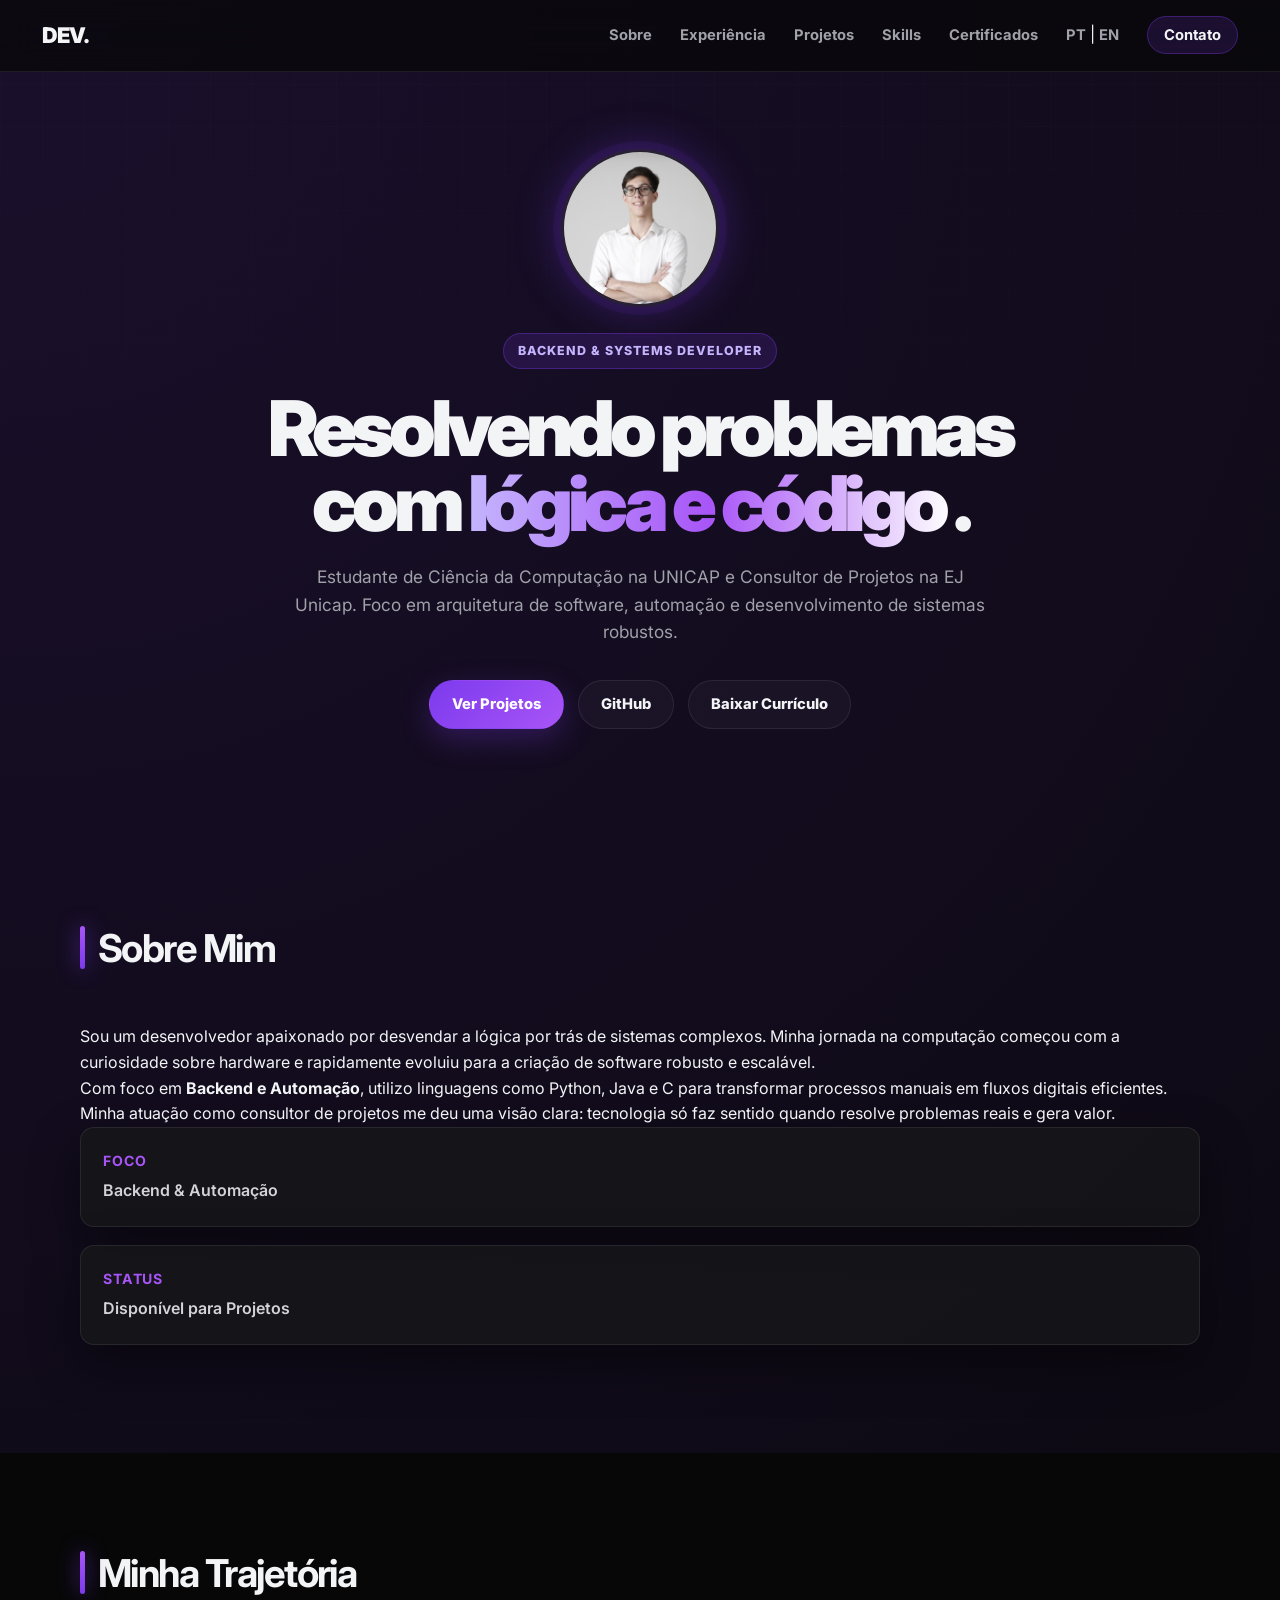
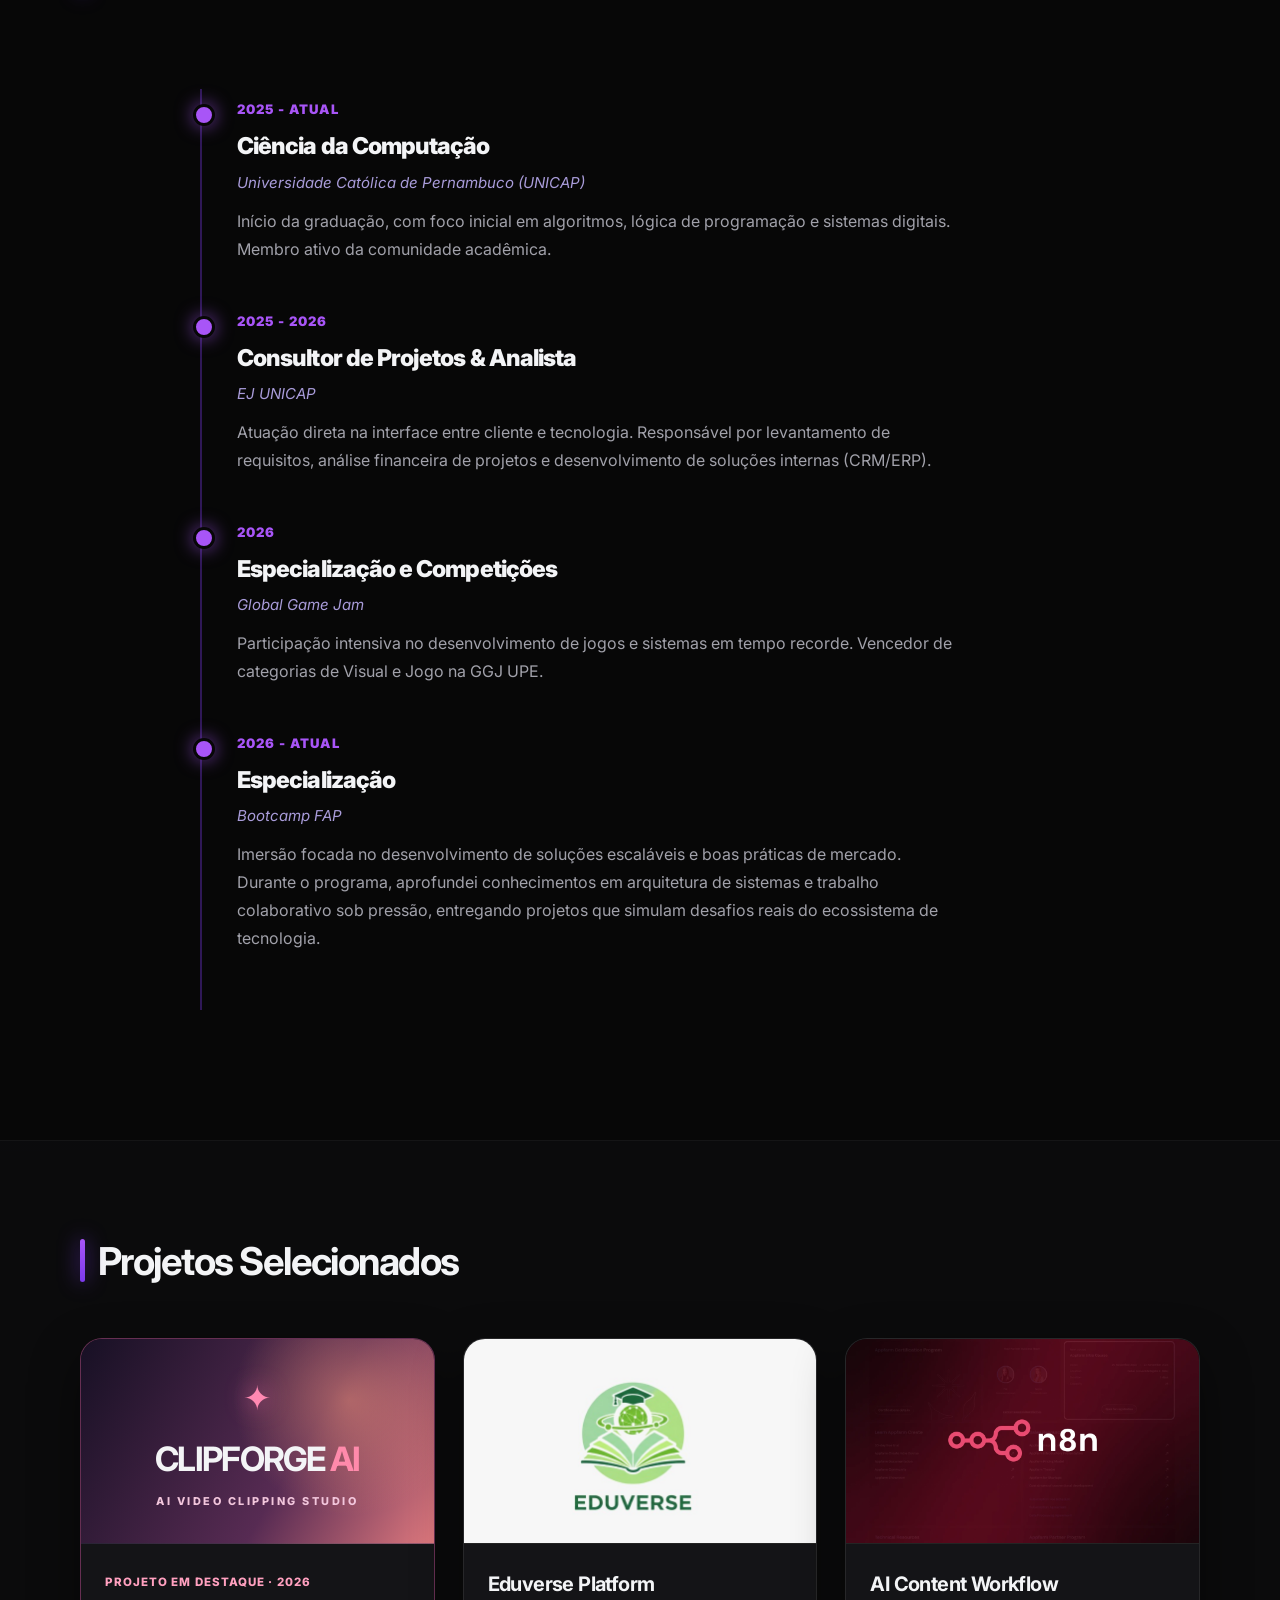
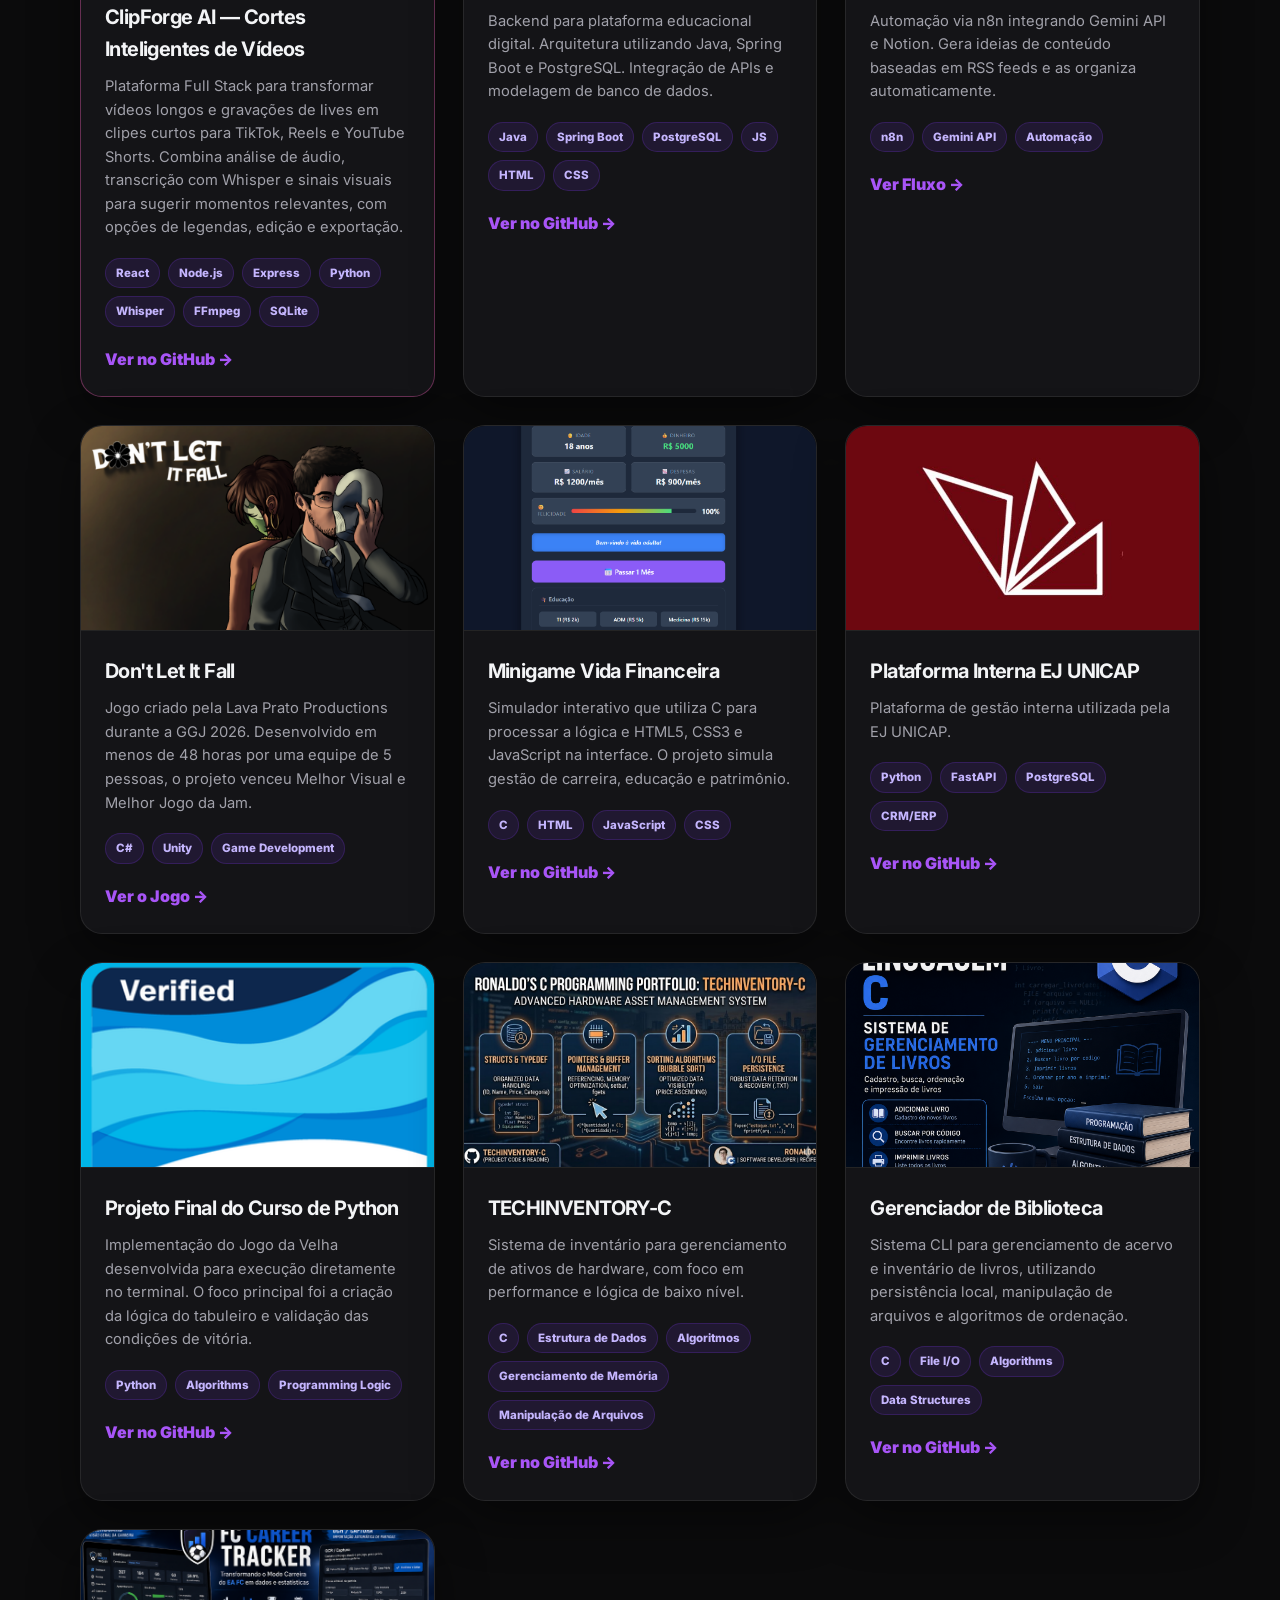
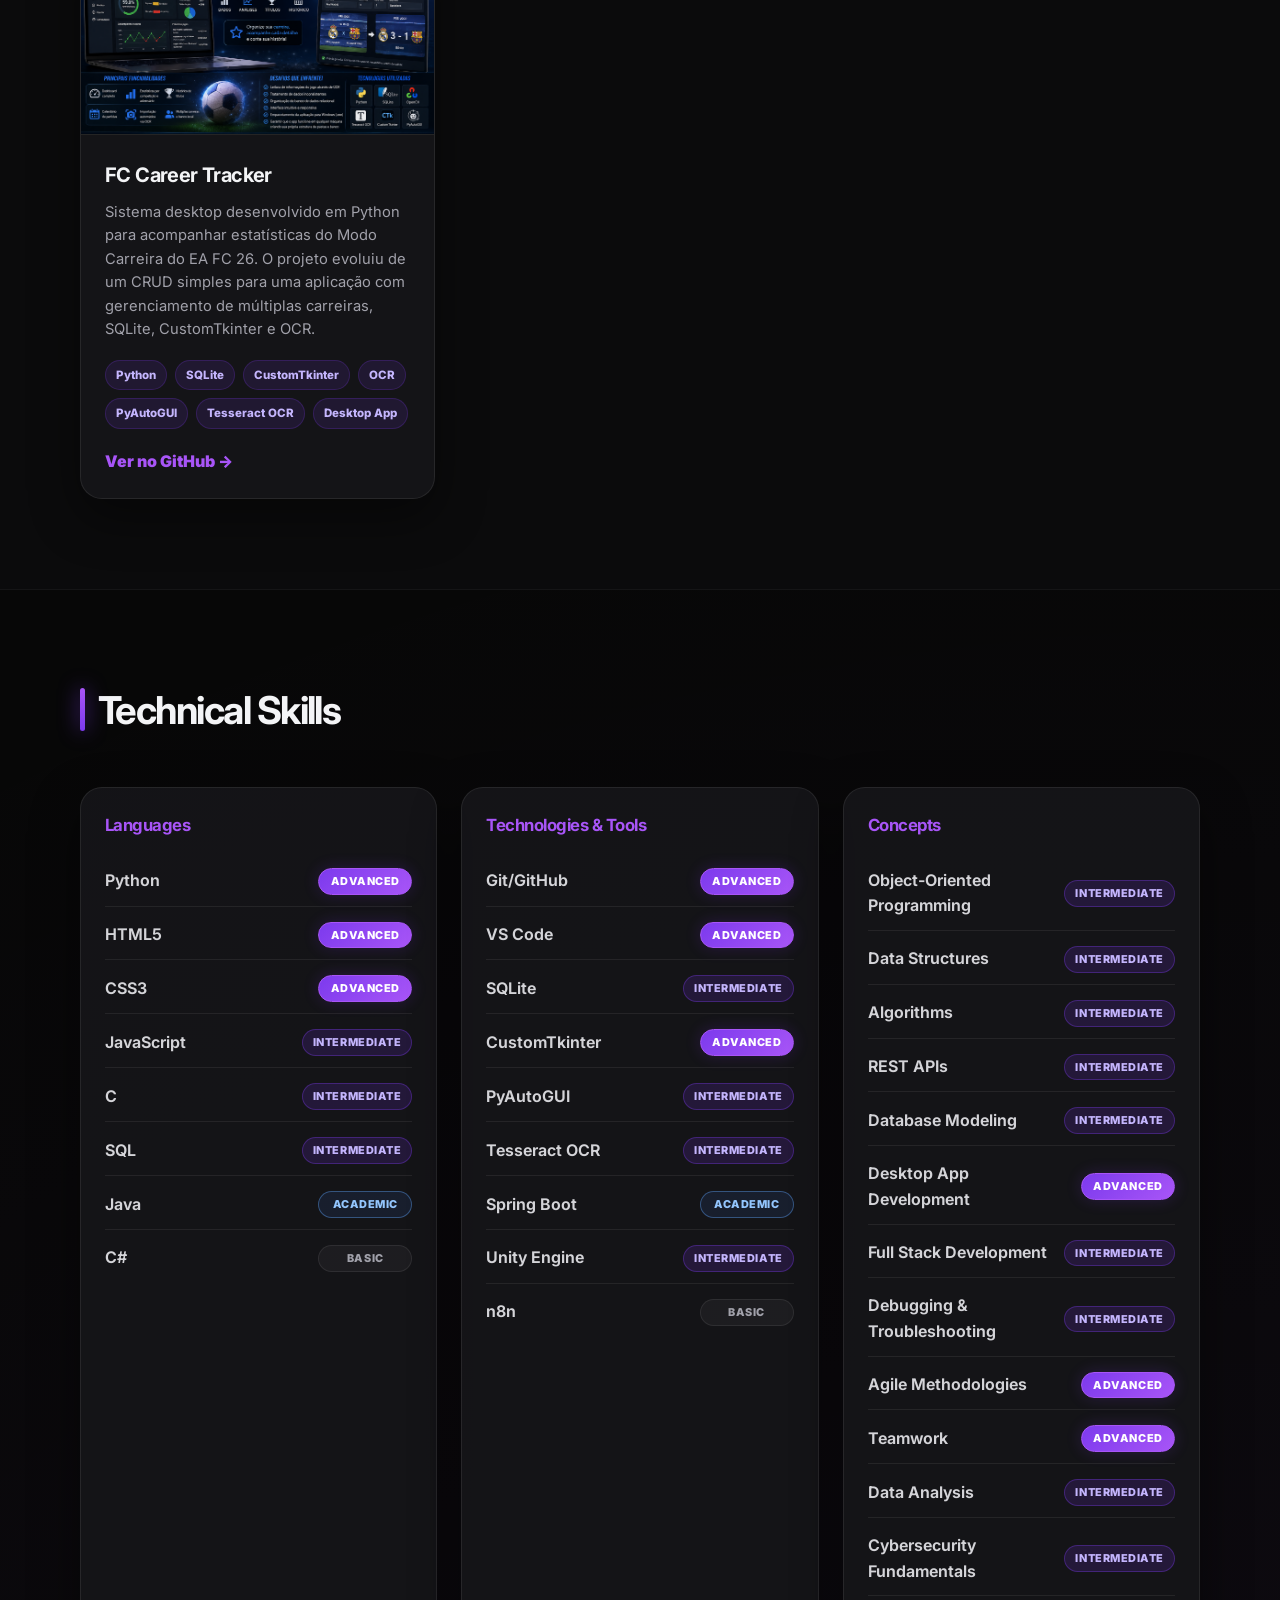
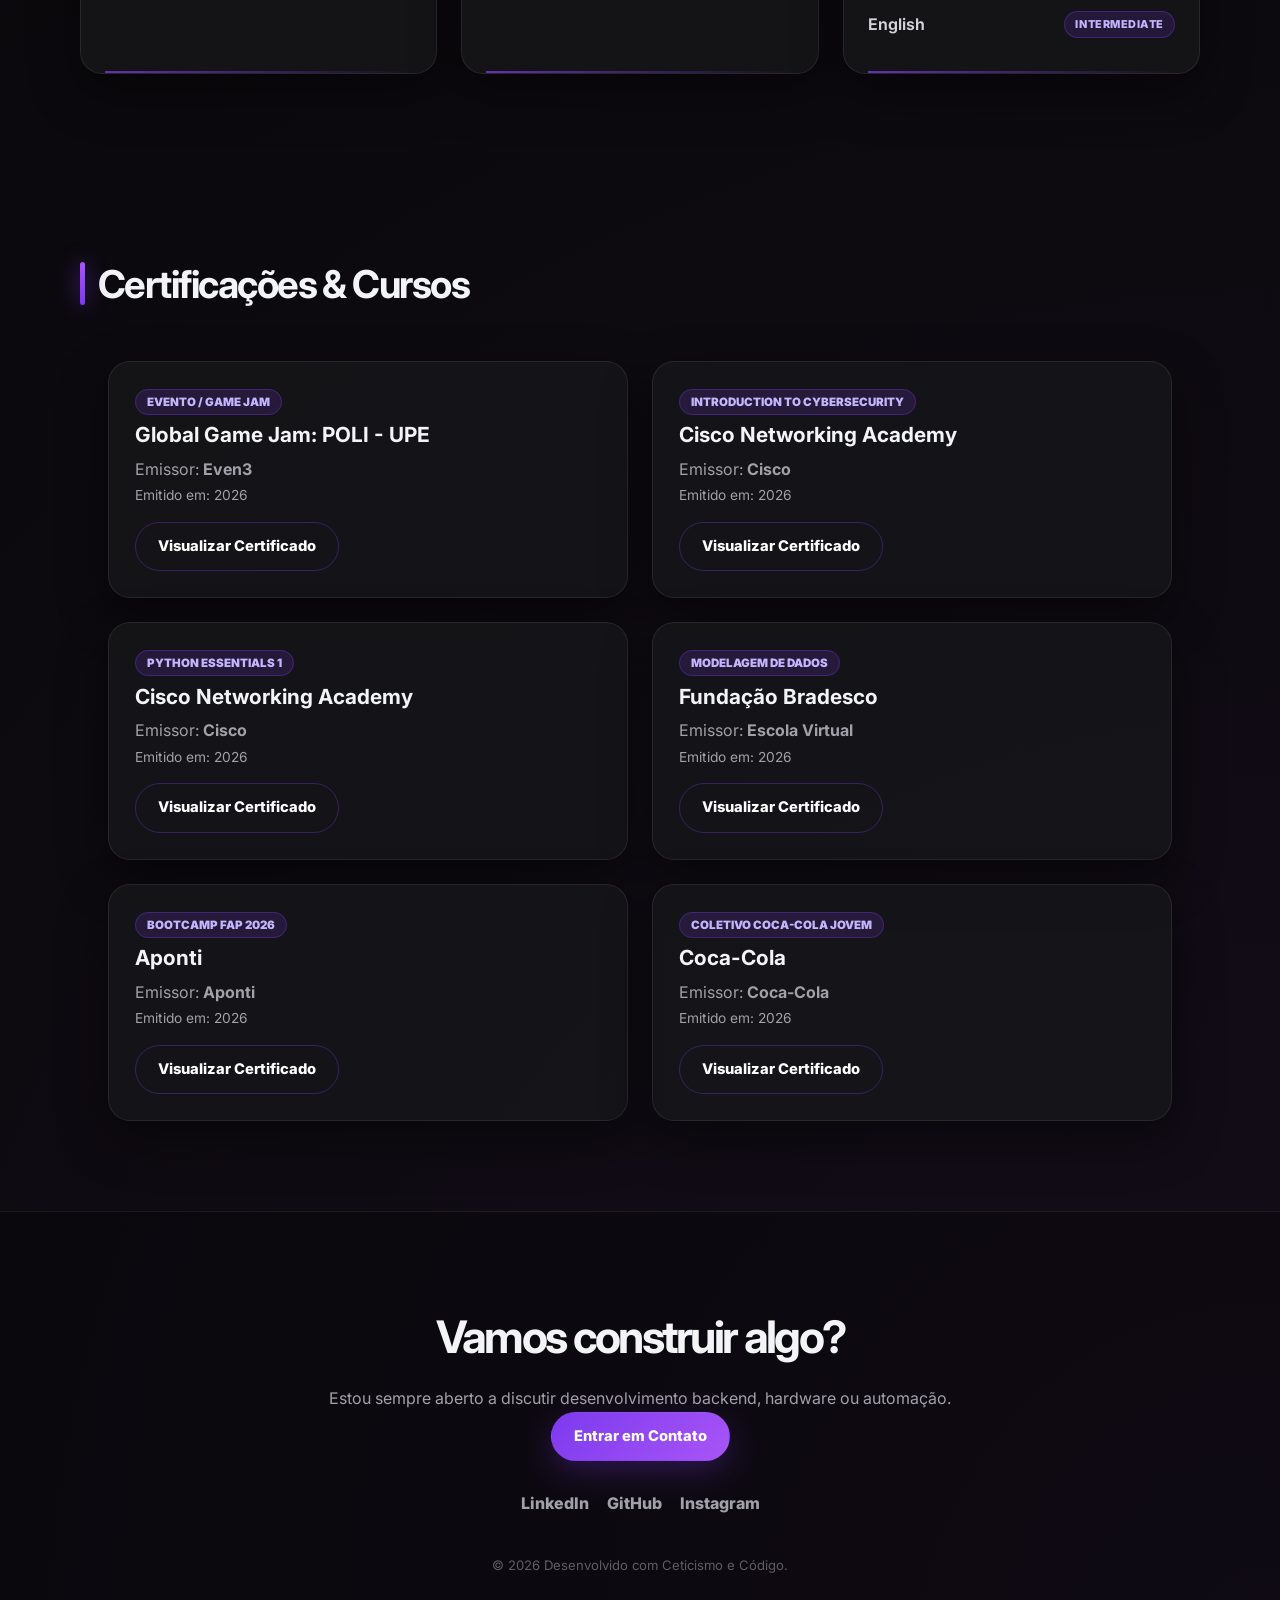
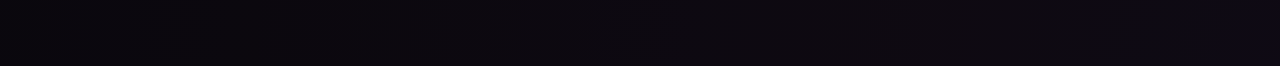
==== commit 021343c5: "feat: add ClipForge AI to portfolio PT and EN" ====
--- a/index.html
+++ b/index.html
@@ -1,1526 +1,1340 @@
-<!DOCTYPE html>
-<html lang="pt-BR">
-
-<head>
-    <meta charset="UTF-8">
-    <meta name="viewport" content="width=device-width, initial-scale=1.0">
-
-    <title>Portfólio | Consultor & Desenvolvedor</title>
-
-    <link rel="stylesheet" href="/css/style-premium.css">
-
-    <link
-        href="https://fonts.googleapis.com/css2?family=Inter:wght@400;600;800&display=swap"
-        rel="stylesheet"
-    >
-</head>
-
-<body>
-
-    <!-- =========================
-         NAVBAR
-    ========================== -->
-
-    <nav class="navbar">
-
-        <div class="logo">DEV.</div>
-
-        <ul class="nav-links">
-
-            <li><a href="#about">Sobre</a></li>
-            <li><a href="#experience">Experiência</a></li>
-            <li><a href="#projects">Projetos</a></li>
-            <li><a href="#skills">Skills</a></li>
-            <li><a href="#certifications">Certificados</a></li>
-
-            <li class="lang-switch">
-                <a href="index.html">PT</a> |
-                <a href="index_en.html" class="active">EN</a>
-            </li>
-
-            <li>
-                <a href="#contact" class="btn-contact">
-                    Contato
-                </a>
-            </li>
-
-        </ul>
-
-    </nav>
-
-
-    <!-- =========================
-         HERO
-    ========================== -->
-
-    <header class="hero">
-
-        <div class="hero-content">
-
-            <div class="profile-container">
-
-                <img
-                    src="./assets/imagens/perfil.jpg"
-                    alt="Foto de Perfil"
-                    class="profile-pic"
-                >
-
-            </div>
-
-            <span class="badge">
-                Backend & Systems Developer
-            </span>
-
-            <h1>
-                Resolvendo problemas com
-                <span class="highlight">
-                    lógica e código
-                </span>.
-            </h1>
-
-            <p>
-                Estudante de Ciência da Computação na UNICAP e Consultor
-                de Projetos na EJ Unicap. Foco em arquitetura de software,
-                automação e desenvolvimento de sistemas robustos.
-            </p>
-
-            <div class="cta-group">
-
-                <a href="#projects" class="btn-primary">
-                    Ver Projetos
-                </a>
-
-                <a
-                    href="https://github.com/ronaldomalta"
-                    target="_blank"
-                    class="btn-secondary"
-                >
-                    GitHub
-                </a>
-
-                <a
-                    href="./assets/curriculo.pdf"
-                    download
-                    class="btn-cv"
-                >
-                    Baixar Currículo
-                </a>
-
-            </div>
-
-        </div>
-
-    </header>
-
-
-    <!-- =========================
-         SOBRE
-    ========================== -->
-
-    <section id="about" class="section">
-
-        <div class="container">
-
-            <h2>Sobre Mim</h2>
-
-            <div class="about-content">
-
-                <div class="about-text">
-
-                    <p>
-                        Sou um desenvolvedor apaixonado por desvendar a lógica
-                        por trás de sistemas complexos. Minha jornada na
-                        computação começou com a curiosidade sobre hardware e
-                        rapidamente evoluiu para a criação de software robusto
-                        e escalável.
-                    </p>
-
-                    <p>
-                        Com foco em <strong>Backend e Automação</strong>,
-                        utilizo linguagens como Python, Java e C para transformar
-                        processos manuais em fluxos digitais eficientes.
-                        Minha atuação como consultor de projetos me deu uma visão
-                        clara: tecnologia só faz sentido quando resolve problemas
-                        reais e gera valor.
-                    </p>
-
-                </div>
-
-                <div class="about-stats">
-
-                    <div class="stat-card">
-                        <h3>Foco</h3>
-                        <p>Backend & Automação</p>
-                    </div>
-
-                    <div class="stat-card">
-                        <h3>Status</h3>
-                        <p>Disponível para Projetos</p>
-                    </div>
-
-                </div>
-
-            </div>
-
-        </div>
-
-    </section>
-
-
-    <!-- =========================
-         TRAJETÓRIA
-    ========================== -->
-
-    <section
-        id="experience"
-        class="section timeline-section"
-    >
-
-        <div class="container">
-
-            <h2>Minha Trajetória</h2>
-
-            <div class="timeline-scroll"></div>
-
-            <div class="timeline">
-
-                <div class="timeline-item">
-
-                    <div class="timeline-date">
-                        2025 - Atual
-                    </div>
-
-                    <div class="timeline-content">
-
-                        <h3>Ciência da Computação</h3>
-
-                        <span>
-                            Universidade Católica de Pernambuco (UNICAP)
-                        </span>
-
-                        <p>
-                            Início da graduação, com foco inicial em algoritmos,
-                            lógica de programação e sistemas digitais.
-                            Membro ativo da comunidade acadêmica.
-                        </p>
-
-                    </div>
-
-                </div>
-
-
-                <div class="timeline-item">
-
-                    <div class="timeline-date">
-                        2025 - 2026
-                    </div>
-
-                    <div class="timeline-content">
-
-                        <h3>
-                            Consultor de Projetos & Analista
-                        </h3>
-
-                        <span>
-                            EJ UNICAP
-                        </span>
-
-                        <p>
-                            Atuação direta na interface entre cliente e tecnologia.
-                            Responsável por levantamento de requisitos,
-                            análise financeira de projetos e desenvolvimento
-                            de soluções internas (CRM/ERP).
-                        </p>
-
-                    </div>
-
-                </div>
-
-
-                <div class="timeline-item">
-
-                    <div class="timeline-date">
-                        2026
-                    </div>
-
-                    <div class="timeline-content">
-
-                        <h3>
-                            Especialização e Competições
-                        </h3>
-
-                        <span>
-                            Global Game Jam
-                        </span>
-
-                        <p>
-                            Participação intensiva no desenvolvimento de jogos
-                            e sistemas em tempo recorde. Vencedor de categorias
-                            de Visual e Jogo na GGJ UPE.
-                        </p>
-
-                    </div>
-
-                </div>
-
-
-                <div class="timeline-item">
-
-                    <div class="timeline-date">
-                        2026 - Atual
-                    </div>
-
-                    <div class="timeline-content">
-
-                        <h3>Especialização</h3>
-
-                        <span>
-                            Bootcamp FAP
-                        </span>
-
-                        <p>
-                            Imersão focada no desenvolvimento de soluções
-                            escaláveis e boas práticas de mercado. Durante
-                            o programa, aprofundei conhecimentos em arquitetura
-                            de sistemas e trabalho colaborativo sob pressão,
-                            entregando projetos que simulam desafios reais
-                            do ecossistema de tecnologia.
-                        </p>
-
-                    </div>
-
-                </div>
-
-            </div>
-
-        </div>
-
-    </section>
-
-
-    <!-- =========================
-         PROJETOS
-    ========================== -->
-
-    <section
-        id="projects"
-        class="section bg-dark"
-    >
-
-        <div class="container">
-
-            <h2>Projetos Selecionados</h2>
-
-            <div class="project-grid">
-
-
-                <!-- EDUVERSE -->
-
-                <article class="project-card">
-
-                    <div class="project-image">
-
-                        <img
-                            src="./assets/imagens/eduverse.jpg"
-                            alt="Eduverse Platform"
-                            class="img-fluid"
-                        >
-
-                    </div>
-
-                    <div class="project-info">
-
-                        <h3>Eduverse Platform</h3>
-
-                        <p>
-                            Backend para plataforma educacional digital.
-                            Arquitetura utilizando Java, Spring Boot e PostgreSQL.
-                            Integração de APIs e modelagem de banco de dados.
-                        </p>
-
-                        <div class="tags">
-                            <span>Java</span>
-                            <span>Spring Boot</span>
-                            <span>PostgreSQL</span>
-                            <span>JS</span>
-                            <span>HTML</span>
-                            <span>CSS</span>
-                        </div>
-
-                        <a
-                            href="https://github.com/ronaldomalta/eduverse-front.git"
-                            class="link-arrow"
-                            target="_blank"
-                        >
-                            Ver no GitHub &rarr;
-                        </a>
-
-                    </div>
-
-                </article>
-
-
-                <!-- N8N -->
-
-                <article class="project-card">
-
-                    <div class="project-image">
-
-                        <img
-                            src="./assets/imagens/n8n-workflow.jpg"
-                            alt="AI Content Workflow"
-                            class="img-fluid"
-                        >
-
-                    </div>
-
-                    <div class="project-info">
-
-                        <h3>AI Content Workflow</h3>
-
-                        <p>
-                            Automação via n8n integrando Gemini API e Notion.
-                            Gera ideias de conteúdo baseadas em RSS feeds
-                            e as organiza automaticamente.
-                        </p>
-
-                        <div class="tags">
-                            <span>n8n</span>
-                            <span>Gemini API</span>
-                            <span>Automação</span>
-                        </div>
-
-                        <a href="#" class="link-arrow">
-                            Ver Fluxo &rarr;
-                        </a>
-
-                    </div>
-
-                </article>
-
-
-                <!-- GAME JAM -->
-
-                <article class="project-card">
-
-                    <div class="project-image">
-
-                        <img
-                            src="/assets/imagens/dontletitfallcape.png"
-                            alt="Don't Let It Fall"
-                            class="img-fluid"
-                        >
-
-                    </div>
-
-                    <div class="project-info">
-
-                        <h3>Don't Let It Fall</h3>
-
-                        <p>
-                            Jogo criado pela Lava Prato Productions durante
-                            a GGJ 2026. Desenvolvido em menos de 48 horas
-                            por uma equipe de 5 pessoas, o projeto venceu
-                            Melhor Visual e Melhor Jogo da Jam.
-                        </p>
-
-                        <div class="tags">
-                            <span>C#</span>
-                            <span>Unity</span>
-                            <span>Game Development</span>
-                        </div>
-
-                        <a
-                            href="https://globalgamejam.org/games/2026/dont-let-it-fall-1"
-                            class="link-arrow"
-                            target="_blank"
-                        >
-                            Ver o Jogo &rarr;
-                        </a>
-
-                    </div>
-
-                </article>
-
-
-                <!-- MINIGAME -->
-
-                <article class="project-card">
-
-                    <div class="project-image">
-
-                        <img
-                            src="/assets/imagens/minigame.jpg"
-                            alt="Minigame Vida Financeira"
-                            class="img-fluid"
-                        >
-
-                    </div>
-
-                    <div class="project-info">
-
-                        <h3>Minigame Vida Financeira</h3>
-
-                        <p>
-                            Simulador interativo que utiliza C para processar
-                            a lógica e HTML5, CSS3 e JavaScript na interface.
-                            O projeto simula gestão de carreira, educação
-                            e patrimônio.
-                        </p>
-
-                        <div class="tags">
-                            <span>C</span>
-                            <span>HTML</span>
-                            <span>JavaScript</span>
-                            <span>CSS</span>
-                        </div>
-
-                        <a
-                            href="https://github.com/ronaldomalta/minigame-financeiro.git"
-                            class="link-arrow"
-                            target="_blank"
-                        >
-                            Ver no GitHub &rarr;
-                        </a>
-
-                    </div>
-
-                </article>
-
-
-                <!-- EJ UNICAP -->
-
-                <article class="project-card">
-
-                    <div class="project-image">
-
-                        <img
-                            src="/assets/imagens/empresajuniur.png"
-                            alt="Plataforma interna EJ UNICAP"
-                            class="img-fluid"
-                        >
-
-                    </div>
-
-                    <div class="project-info">
-
-                        <h3>Plataforma Interna EJ UNICAP</h3>
-
-                        <p>
-                            Plataforma de gestão interna utilizada
-                            pela EJ UNICAP.
-                        </p>
-
-                        <div class="tags">
-                            <span>Python</span>
-                            <span>FastAPI</span>
-                            <span>PostgreSQL</span>
-                            <span>CRM/ERP</span>
-                        </div>
-
-                        <a
-                            href="https://github.com/organizations/EJUnicap-org"
-                            class="link-arrow"
-                            target="_blank"
-                        >
-                            Ver no GitHub &rarr;
-                        </a>
-
-                    </div>
-
-                </article>
-
-
-                <!-- PYTHON -->
-
-                <article class="project-card">
-
-                    <div class="project-image">
-
-                        <img
-                            src="/assets/imagens/python.png"
-                            alt="Projeto Python"
-                            class="img-fluid"
-                        >
-
-                    </div>
-
-                    <div class="project-info">
-
-                        <h3>Projeto Final do Curso de Python</h3>
-
-                        <p>
-                            Implementação do Jogo da Velha desenvolvida
-                            para execução diretamente no terminal.
-                            O foco principal foi a criação da lógica
-                            do tabuleiro e validação das condições de vitória.
-                        </p>
-
-                        <div class="tags">
-                            <span>Python</span>
-                            <span>Algorithms</span>
-                            <span>Programming Logic</span>
-                        </div>
-
-                        <a
-                            href="https://github.com/ronaldomalta/python-essentials-final-project.git"
-                            class="link-arrow"
-                            target="_blank"
-                        >
-                            Ver no GitHub &rarr;
-                        </a>
-
-                    </div>
-
-                </article>
-
-
-                <!-- TECH INVENTORY -->
-
-                <article class="project-card">
-
-                    <div class="project-image">
-
-                        <img
-                            src="/assets/imagens/TECHINVENTORY-C.jpg"
-                            alt="TechInventory C"
-                            class="img-fluid"
-                        >
-
-                    </div>
-
-                    <div class="project-info">
-
-                        <h3>TECHINVENTORY-C</h3>
-
-                        <p>
-                            Sistema de inventário para gerenciamento de ativos
-                            de hardware, com foco em performance e lógica
-                            de baixo nível.
-                        </p>
-
-                        <div class="tags">
-                            <span>C</span>
-                            <span>Estrutura de Dados</span>
-                            <span>Algoritmos</span>
-                            <span>Gerenciamento de Memória</span>
-                            <span>Manipulação de Arquivos</span>
-                        </div>
-
-                        <a
-                            href="https://github.com/ronaldomalta/TechInventory-C.git"
-                            class="link-arrow"
-                            target="_blank"
-                        >
-                            Ver no GitHub &rarr;
-                        </a>
-
-                    </div>
-
-                </article>
-
-
-                <!-- BIBLIOTECA -->
-
-                <article class="project-card">
-
-                    <div class="project-image">
-
-                        <img
-                            src="/assets/imagens/gerenciador de biblioteca.png"
-                            alt="Gerenciador de Biblioteca"
-                            class="img-fluid"
-                        >
-
-                    </div>
-
-                    <div class="project-info">
-
-                        <h3>Gerenciador de Biblioteca</h3>
-
-                        <p>
-                            Sistema CLI para gerenciamento de acervo
-                            e inventário de livros, utilizando persistência
-                            local, manipulação de arquivos e algoritmos
-                            de ordenação.
-                        </p>
-
-                        <div class="tags">
-                            <span>C</span>
-                            <span>File I/O</span>
-                            <span>Algorithms</span>
-                            <span>Data Structures</span>
-                        </div>
-
-                        <a
-                            href="https://github.com/ronaldomalta/projeto_C_2GQ.git"
-                            class="link-arrow"
-                            target="_blank"
-                        >
-                            Ver no GitHub &rarr;
-                        </a>
-
-                    </div>
-
-                </article>
-
-
-                <!-- FC CAREER TRACKER -->
-
-                <article class="project-card">
-
-                    <div class="project-image">
-
-                        <img
-                            src="/assets/imagens/fc_carrear.png"
-                            alt="FC Career Tracker"
-                            class="img-fluid"
-                        >
-
-                    </div>
-
-                    <div class="project-info">
-
-                        <h3>FC Career Tracker</h3>
-
-                        <p>
-                            Sistema desktop desenvolvido em Python para
-                            acompanhar estatísticas do Modo Carreira do EA FC 26.
-                            O projeto evoluiu de um CRUD simples para uma
-                            aplicação com gerenciamento de múltiplas carreiras,
-                            SQLite, CustomTkinter e OCR.
-                        </p>
-
-                        <div class="tags">
-                            <span>Python</span>
-                            <span>SQLite</span>
-                            <span>CustomTkinter</span>
-                            <span>OCR</span>
-                            <span>PyAutoGUI</span>
-                            <span>Tesseract OCR</span>
-                            <span>Desktop App</span>
-                        </div>
-
-                        <a
-                            href="https://github.com/ronaldomalta/Career-Analytics-FC.git"
-                            class="link-arrow"
-                            target="_blank"
-                        >
-                            Ver no GitHub &rarr;
-                        </a>
-
-                    </div>
-
-                </article>
-
-            </div>
-
-        </div>
-
-    </section>
-
-
-    <!-- =========================
-         TECHNICAL SKILLS
-    ========================== -->
-
-    <section id="skills" class="section">
-
-        <div class="container">
-
-            <h2>Technical Skills</h2>
-
-            <div class="skills-wrapper">
-
-
-                <!-- LANGUAGES -->
-
-                <div class="skill-category">
-
-                    <h3>Languages</h3>
-
-                    <ul class="skill-list">
-
-                        <li>
-                            Python
-                            <span class="skill-level advanced">
-                                Advanced
-                            </span>
-                        </li>
-
-                        <li>
-                            HTML5
-                            <span class="skill-level advanced">
-                                Advanced
-                            </span>
-                        </li>
-
-                        <li>
-                            CSS3
-                            <span class="skill-level advanced">
-                                Advanced
-                            </span>
-                        </li>
-
-                        <li>
-                            JavaScript
-                            <span class="skill-level intermediate">
-                                Intermediate
-                            </span>
-                        </li>
-
-                        <li>
-                            C
-                            <span class="skill-level intermediate">
-                                Intermediate
-                            </span>
-                        </li>
-
-                        <li>
-                            SQL
-                            <span class="skill-level intermediate">
-                                Intermediate
-                            </span>
-                        </li>
-
-                        <li>
-                            Java
-                            <span class="skill-level academic">
-                                Academic
-                            </span>
-                        </li>
-
-                        <li>
-                            C#
-                            <span class="skill-level basic">
-                                Basic
-                            </span>
-                        </li>
-
-                    </ul>
-
-                </div>
-
-
-                <!-- TECHNOLOGIES -->
-
-                <div class="skill-category">
-
-                    <h3>Technologies & Tools</h3>
-
-                    <ul class="skill-list">
-
-                        <li>
-                            Git/GitHub
-                            <span class="skill-level advanced">
-                                Advanced
-                            </span>
-                        </li>
-
-                        <li>
-                            VS Code
-                            <span class="skill-level advanced">
-                                Advanced
-                            </span>
-                        </li>
-
-                        <li>
-                            SQLite
-                            <span class="skill-level intermediate">
-                                Intermediate
-                            </span>
-                        </li>
-
-                        <li>
-                            CustomTkinter
-                            <span class="skill-level advanced">
-                                Advanced
-                            </span>
-                        </li>
-
-                        <li>
-                            PyAutoGUI
-                            <span class="skill-level intermediate">
-                                Intermediate
-                            </span>
-                        </li>
-
-                        <li>
-                            Tesseract OCR
-                            <span class="skill-level intermediate">
-                                Intermediate
-                            </span>
-                        </li>
-
-                        <li>
-                            Spring Boot
-                            <span class="skill-level academic">
-                                Academic
-                            </span>
-                        </li>
-
-                        <li>
-                            Unity Engine
-                            <span class="skill-level intermediate">
-                                Intermediate
-                            </span>
-                        </li>
-
-                        <li>
-                            n8n
-                            <span class="skill-level basic">
-                                Basic
-                            </span>
-                        </li>
-
-                    </ul>
-
-                </div>
-
-
-                <!-- CONCEPTS -->
-
-                <div class="skill-category">
-
-                    <h3>Concepts</h3>
-
-                    <ul class="skill-list">
-
-                        <li>
-                            Object-Oriented Programming
-                            <span class="skill-level intermediate">
-                                Intermediate
-                            </span>
-                        </li>
-
-                        <li>
-                            Data Structures
-                            <span class="skill-level intermediate">
-                                Intermediate
-                            </span>
-                        </li>
-
-                        <li>
-                            Algorithms
-                            <span class="skill-level intermediate">
-                                Intermediate
-                            </span>
-                        </li>
-
-                        <li>
-                            REST APIs
-                            <span class="skill-level intermediate">
-                                Intermediate
-                            </span>
-                        </li>
-
-                        <li>
-                            Database Modeling
-                            <span class="skill-level intermediate">
-                                Intermediate
-                            </span>
-                        </li>
-
-                        <li>
-                            Desktop App Development
-                            <span class="skill-level advanced">
-                                Advanced
-                            </span>
-                        </li>
-
-                        <li>
-                            Full Stack Development
-                            <span class="skill-level intermediate">
-                                Intermediate
-                            </span>
-                        </li>
-
-                        <li>
-                            Debugging & Troubleshooting
-                            <span class="skill-level intermediate">
-                                Intermediate
-                            </span>
-                        </li>
-
-                        <li>
-                            Agile Methodologies
-                            <span class="skill-level advanced">
-                                Advanced
-                            </span>
-                        </li>
-
-                        <li>
-                            Teamwork
-                            <span class="skill-level advanced">
-                                Advanced
-                            </span>
-                        </li>
-
-                        <li>
-                            Data Analysis
-                            <span class="skill-level intermediate">
-                                Intermediate
-                            </span>
-                        </li>
-
-                        <li>
-                            Cybersecurity Fundamentals
-                            <span class="skill-level intermediate">
-                                Intermediate
-                            </span>
-                        </li>
-
-                        <li>
-                            English
-                            <span class="skill-level intermediate">
-                                Intermediate
-                            </span>
-                        </li>
-
-                    </ul>
-
-                </div>
-
-            </div>
-
-        </div>
-
-    </section><section id="skills" class="section">
-    <div class="container">
-
-        <h2>Technical Skills</h2>
-
-        <div class="skills-wrapper">
-
-            <!-- =========================
-                 LANGUAGES
-            ========================== -->
-            <div class="skill-category">
-
-                <h3>Languages</h3>
-
-                <ul class="skill-list">
-
-                    <!-- ADVANCED -->
-                    <li>
-                        Python
-                        <span class="skill-level advanced">Advanced</span>
-                    </li>
-
-                    <li>
-                        HTML5
-                        <span class="skill-level advanced">Advanced</span>
-                    </li>
-
-                    <li>
-                        CSS3
-                        <span class="skill-level advanced">Advanced</span>
-                    </li>
-
-
-                    <!-- INTERMEDIATE -->
-                    <li>
-                        JavaScript
-                        <span class="skill-level intermediate">Intermediate</span>
-                    </li>
-
-                    <li>
-                        C
-                        <span class="skill-level intermediate">Intermediate</span>
-                    </li>
-
-                    <li>
-                        SQL
-                        <span class="skill-level intermediate">Intermediate</span>
-                    </li>
-
-
-                    <!-- BASIC -->
-                    <li>
-                        C#
-                        <span class="skill-level basic">Basic</span>
-                    </li>
-
-
-                    <!-- ACADEMIC -->
-                    <li>
-                        Java
-                        <span class="skill-level academic">Academic</span>
-                    </li>
-
-                </ul>
-            </div>
-
-
-            <!-- =========================
-                 TECHNOLOGIES & TOOLS
-            ========================== -->
-            <div class="skill-category">
-
-                <h3>Technologies & Tools</h3>
-
-                <ul class="skill-list">
-
-                    <!-- ADVANCED -->
-                    <li>
-                        Git/GitHub
-                        <span class="skill-level advanced">Advanced</span>
-                    </li>
-
-                    <li>
-                        VS Code
-                        <span class="skill-level advanced">Advanced</span>
-                    </li>
-
-                    <li>
-                        CustomTkinter
-                        <span class="skill-level advanced">Advanced</span>
-                    </li>
-
-
-                    <!-- INTERMEDIATE -->
-                    <li>
-                        SQLite
-                        <span class="skill-level intermediate">Intermediate</span>
-                    </li>
-
-                    <li>
-                        PyAutoGUI
-                        <span class="skill-level intermediate">Intermediate</span>
-                    </li>
-
-                    <li>
-                        Tesseract OCR
-                        <span class="skill-level intermediate">Intermediate</span>
-                    </li>
-
-                    <li>
-                        Unity Engine
-                        <span class="skill-level intermediate">Intermediate</span>
-                    </li>
-
-
-                    <!-- BASIC -->
-                    <li>
-                        n8n
-                        <span class="skill-level basic">Basic</span>
-                    </li>
-
-
-                    <!-- ACADEMIC -->
-                    <li>
-                        Spring Boot
-                        <span class="skill-level academic">Academic</span>
-                    </li>
-
-                </ul>
-            </div>
-
-
-            <!-- =========================
-                 CONCEPTS
-            ========================== -->
-            <div class="skill-category">
-
-                <h3>Concepts</h3>
-
-                <ul class="skill-list">
-
-                    <!-- ADVANCED -->
-                    <li>
-                        Desktop App Development
-                        <span class="skill-level advanced">Advanced</span>
-                    </li>
-
-                    <li>
-                        Agile Methodologies
-                        <span class="skill-level advanced">Advanced</span>
-                    </li>
-
-                    <li>
-                        Teamwork
-                        <span class="skill-level advanced">Advanced</span>
-                    </li>
-
-
-                    <!-- INTERMEDIATE -->
-                    <li>
-                        Object-Oriented Programming
-                        <span class="skill-level intermediate">Intermediate</span>
-                    </li>
-
-                    <li>
-                        Data Structures
-                        <span class="skill-level intermediate">Intermediate</span>
-                    </li>
-
-                    <li>
-                        Algorithms
-                        <span class="skill-level intermediate">Intermediate</span>
-                    </li>
-
-                    <li>
-                        REST APIs
-                        <span class="skill-level intermediate">Intermediate</span>
-                    </li>
-
-                    <li>
-                        Database Modeling
-                        <span class="skill-level intermediate">Intermediate</span>
-                    </li>
-
-                    <li>
-                        Full Stack Development
-                        <span class="skill-level intermediate">Intermediate</span>
-                    </li>
-
-                    <li>
-                        Debugging & Troubleshooting
-                        <span class="skill-level intermediate">Intermediate</span>
-                    </li>
-
-                    <li>
-                        Data Analysis
-                        <span class="skill-level intermediate">Intermediate</span>
-                    </li>
-
-                    <li>
-                        Cybersecurity Fundamentals
-                        <span class="skill-level intermediate">Intermediate</span>
-                    </li>
-
-                    <li>
-                        English
-                        <span class="skill-level intermediate">Intermediate</span>
-                    </li>
-
-                </ul>
-            </div>
-
-        </div>
-    </div>
-</section>
-
-
-    <!-- =========================
-         CERTIFICAÇÕES
-    ========================== -->
-
-    <section
-        id="certifications"
-        class="section"
-    >
-
-        <div class="container">
-
-            <h2>Certificações & Cursos</h2>
-
-            <div class="cert-grid">
-
-
-                <!-- CERTIFICADO 1 -->
-
-                <div class="cert-card">
-
-                    <div class="cert-info">
-
-                        <span class="cert-tag">
-                            Evento / Game Jam
-                        </span>
-
-                        <h4>
-                            Global Game Jam: POLI - UPE
-                        </h4>
-
-                        <p>
-                            Emissor:
-                            <strong>Even3</strong>
-                        </p>
-
-                        <span class="cert-date">
-                            Emitido em: 2026
-                        </span>
-
-                    </div>
-
-                    <div class="cert-actions">
-
-                        <a
-                            href="/assets/imagens/certificado gamejam.pdf"
-                            target="_blank"
-                            class="btn-cert"
-                        >
-                            Visualizar Certificado
-                        </a>
-
-                    </div>
-
-                </div>
-
-
-                <!-- CERTIFICADO 2 -->
-
-                <div class="cert-card">
-
-                    <div class="cert-info">
-
-                        <span class="cert-tag">
-                            Introduction to Cybersecurity
-                        </span>
-
-                        <h4>
-                            Cisco Networking Academy
-                        </h4>
-
-                        <p>
-                            Emissor:
-                            <strong>Cisco</strong>
-                        </p>
-
-                        <span class="cert-date">
-                            Emitido em: 2026
-                        </span>
-
-                    </div>
-
-                    <div class="cert-actions">
-
-                        <a
-                            href="/assets/imagens/cybersecurity.pdf"
-                            target="_blank"
-                            class="btn-cert"
-                        >
-                            Visualizar Certificado
-                        </a>
-
-                    </div>
-
-                </div>
-
-
-                <!-- CERTIFICADO 3 -->
-
-                <div class="cert-card">
-
-                    <div class="cert-info">
-
-                        <span class="cert-tag">
-                            Python Essentials 1
-                        </span>
-
-                        <h4>
-                            Cisco Networking Academy
-                        </h4>
-
-                        <p>
-                            Emissor:
-                            <strong>Cisco</strong>
-                        </p>
-
-                        <span class="cert-date">
-                            Emitido em: 2026
-                        </span>
-
-                    </div>
-
-                    <div class="cert-actions">
-
-                        <a
-                            href="/assets/imagens/Python.pdf"
-                            target="_blank"
-                            class="btn-cert"
-                        >
-                            Visualizar Certificado
-                        </a>
-
-                    </div>
-
-                </div>
-
-
-                <!-- CERTIFICADO 4 -->
-
-                <div class="cert-card">
-
-                    <div class="cert-info">
-
-                        <span class="cert-tag">
-                            Modelagem de Dados
-                        </span>
-
-                        <h4>
-                            Fundação Bradesco
-                        </h4>
-
-                        <p>
-                            Emissor:
-                            <strong>Escola Virtual</strong>
-                        </p>
-
-                        <span class="cert-date">
-                            Emitido em: 2026
-                        </span>
-
-                    </div>
-
-                    <div class="cert-actions">
-
-                        <a
-                            href="/assets/imagens/Certificado modelagem de dados.pdf"
-                            target="_blank"
-                            class="btn-cert"
-                        >
-                            Visualizar Certificado
-                        </a>
-
-                    </div>
-
-                </div>
-
-
-                <!-- CERTIFICADO 5 -->
-
-                <div class="cert-card">
-
-                    <div class="cert-info">
-
-                        <span class="cert-tag">
-                            Bootcamp FAP 2026
-                        </span>
-
-                        <h4>
-                            Aponti
-                        </h4>
-
-                        <p>
-                            Emissor:
-                            <strong>Aponti</strong>
-                        </p>
-
-                        <span class="cert-date">
-                            Emitido em: 2026
-                        </span>
-
-                    </div>
-
-                    <div class="cert-actions">
-
-                        <a
-                            href="/assets/imagens/Turma 02 - C4_Certificado BootCamp.pdf"
-                            target="_blank"
-                            class="btn-cert"
-                        >
-                            Visualizar Certificado
-                        </a>
-
-                    </div>
-
-                </div>
-
-
-                <!-- CERTIFICADO 6 -->
-
-                <div class="cert-card">
-
-                    <div class="cert-info">
-
-                        <span class="cert-tag">
-                            Coletivo Coca-Cola Jovem
-                        </span>
-
-                        <h4>
-                            Coca-Cola
-                        </h4>
-
-                        <p>
-                            Emissor:
-                            <strong>Coca-Cola</strong>
-                        </p>
-
-                        <span class="cert-date">
-                            Emitido em: 2026
-                        </span>
-
-                    </div>
-
-                    <div class="cert-actions">
-
-                        <a
-                            href="/assets/imagens/Certificado Ronaldo Malta Coletivo Coca-Cola Jovem.pdf"
-                            target="_blank"
-                            class="btn-cert"
-                        >
-                            Visualizar Certificado
-                        </a>
-
-                    </div>
-
-                </div>
-
-            </div>
-
-        </div>
-
-    </section>
-
-
-    <!-- =========================
-         FOOTER
-    ========================== -->
-
-    <footer id="contact">
-
-        <div class="container footer-content">
-
-            <h2>
-                Vamos construir algo?
-            </h2>
-
-            <p>
-                Estou sempre aberto a discutir desenvolvimento
-                backend, hardware ou automação.
-            </p>
-
-            <a
-                href="mailto:ronaldomalta9@gmail.com"
-                class="btn-primary"
-            >
-                Entrar em Contato
-            </a>
-
-            <div class="social-links">
-
-                <a
-                    href="https://www.linkedin.com/in/ronaldo-malta-583777362/"
-                    target="_blank"
-                >
-                    LinkedIn
-                </a>
-
-                <a
-                    href="https://github.com/ronaldomalta"
-                    target="_blank"
-                >
-                    GitHub
-                </a>
-
-                <a
-                    href="https://instagram.com/ronaldomalta.dev"
-                    target="_blank"
-                >
-                    Instagram
-                </a>
-
-            </div>
-
-            <p class="copyright">
-                &copy; 2026 Desenvolvido com Ceticismo e Código.
-            </p>
-
-        </div>
-
-    </footer>
-
-</body>
-
+<!DOCTYPE html>
+<html lang="pt-BR">
+
+<head>
+    <meta charset="UTF-8">
+    <meta name="viewport" content="width=device-width, initial-scale=1.0">
+
+    <title>Portfólio | Consultor & Desenvolvedor</title>
+
+    <link rel="stylesheet" href="/css/style-premium.css">
+
+    <link
+        href="https://fonts.googleapis.com/css2?family=Inter:wght@400;600;800&display=swap"
+        rel="stylesheet"
+    >
+</head>
+
+<body>
+
+    <!-- =========================
+         NAVBAR
+    ========================== -->
+
+    <nav class="navbar">
+
+        <div class="logo">DEV.</div>
+
+        <ul class="nav-links">
+
+            <li><a href="#about">Sobre</a></li>
+            <li><a href="#experience">Experiência</a></li>
+            <li><a href="#projects">Projetos</a></li>
+            <li><a href="#skills">Skills</a></li>
+            <li><a href="#certifications">Certificados</a></li>
+
+            <li class="lang-switch">
+                <a href="index.html">PT</a> |
+                <a href="index_en.html" class="active">EN</a>
+            </li>
+
+            <li>
+                <a href="#contact" class="btn-contact">
+                    Contato
+                </a>
+            </li>
+
+        </ul>
+
+    </nav>
+
+
+    <!-- =========================
+         HERO
+    ========================== -->
+
+    <header class="hero">
+
+        <div class="hero-content">
+
+            <div class="profile-container">
+
+                <img
+                    src="./assets/imagens/perfil.jpg"
+                    alt="Foto de Perfil"
+                    class="profile-pic"
+                >
+
+            </div>
+
+            <span class="badge">
+                Backend & Systems Developer
+            </span>
+
+            <h1>
+                Resolvendo problemas com
+                <span class="highlight">
+                    lógica e código
+                </span>.
+            </h1>
+
+            <p>
+                Estudante de Ciência da Computação na UNICAP e Consultor
+                de Projetos na EJ Unicap. Foco em arquitetura de software,
+                automação e desenvolvimento de sistemas robustos.
+            </p>
+
+            <div class="cta-group">
+
+                <a href="#projects" class="btn-primary">
+                    Ver Projetos
+                </a>
+
+                <a
+                    href="https://github.com/ronaldomalta"
+                    target="_blank"
+                    class="btn-secondary"
+                >
+                    GitHub
+                </a>
+
+                <a
+                    href="./assets/curriculo.pdf"
+                    download
+                    class="btn-cv"
+                >
+                    Baixar Currículo
+                </a>
+
+            </div>
+
+        </div>
+
+    </header>
+
+
+    <!-- =========================
+         SOBRE
+    ========================== -->
+
+    <section id="about" class="section">
+
+        <div class="container">
+
+            <h2>Sobre Mim</h2>
+
+            <div class="about-content">
+
+                <div class="about-text">
+
+                    <p>
+                        Sou um desenvolvedor apaixonado por desvendar a lógica
+                        por trás de sistemas complexos. Minha jornada na
+                        computação começou com a curiosidade sobre hardware e
+                        rapidamente evoluiu para a criação de software robusto
+                        e escalável.
+                    </p>
+
+                    <p>
+                        Com foco em <strong>Backend e Automação</strong>,
+                        utilizo linguagens como Python, Java e C para transformar
+                        processos manuais em fluxos digitais eficientes.
+                        Minha atuação como consultor de projetos me deu uma visão
+                        clara: tecnologia só faz sentido quando resolve problemas
+                        reais e gera valor.
+                    </p>
+
+                </div>
+
+                <div class="about-stats">
+
+                    <div class="stat-card">
+                        <h3>Foco</h3>
+                        <p>Backend & Automação</p>
+                    </div>
+
+                    <div class="stat-card">
+                        <h3>Status</h3>
+                        <p>Disponível para Projetos</p>
+                    </div>
+
+                </div>
+
+            </div>
+
+        </div>
+
+    </section>
+
+
+    <!-- =========================
+         TRAJETÓRIA
+    ========================== -->
+
+    <section
+        id="experience"
+        class="section timeline-section"
+    >
+
+        <div class="container">
+
+            <h2>Minha Trajetória</h2>
+
+            <div class="timeline-scroll"></div>
+
+            <div class="timeline">
+
+                <div class="timeline-item">
+
+                    <div class="timeline-date">
+                        2025 - Atual
+                    </div>
+
+                    <div class="timeline-content">
+
+                        <h3>Ciência da Computação</h3>
+
+                        <span>
+                            Universidade Católica de Pernambuco (UNICAP)
+                        </span>
+
+                        <p>
+                            Início da graduação, com foco inicial em algoritmos,
+                            lógica de programação e sistemas digitais.
+                            Membro ativo da comunidade acadêmica.
+                        </p>
+
+                    </div>
+
+                </div>
+
+
+                <div class="timeline-item">
+
+                    <div class="timeline-date">
+                        2025 - 2026
+                    </div>
+
+                    <div class="timeline-content">
+
+                        <h3>
+                            Consultor de Projetos & Analista
+                        </h3>
+
+                        <span>
+                            EJ UNICAP
+                        </span>
+
+                        <p>
+                            Atuação direta na interface entre cliente e tecnologia.
+                            Responsável por levantamento de requisitos,
+                            análise financeira de projetos e desenvolvimento
+                            de soluções internas (CRM/ERP).
+                        </p>
+
+                    </div>
+
+                </div>
+
+
+                <div class="timeline-item">
+
+                    <div class="timeline-date">
+                        2026
+                    </div>
+
+                    <div class="timeline-content">
+
+                        <h3>
+                            Especialização e Competições
+                        </h3>
+
+                        <span>
+                            Global Game Jam
+                        </span>
+
+                        <p>
+                            Participação intensiva no desenvolvimento de jogos
+                            e sistemas em tempo recorde. Vencedor de categorias
+                            de Visual e Jogo na GGJ UPE.
+                        </p>
+
+                    </div>
+
+                </div>
+
+
+                <div class="timeline-item">
+
+                    <div class="timeline-date">
+                        2026 - Atual
+                    </div>
+
+                    <div class="timeline-content">
+
+                        <h3>Especialização</h3>
+
+                        <span>
+                            Bootcamp FAP
+                        </span>
+
+                        <p>
+                            Imersão focada no desenvolvimento de soluções
+                            escaláveis e boas práticas de mercado. Durante
+                            o programa, aprofundei conhecimentos em arquitetura
+                            de sistemas e trabalho colaborativo sob pressão,
+                            entregando projetos que simulam desafios reais
+                            do ecossistema de tecnologia.
+                        </p>
+
+                    </div>
+
+                </div>
+
+            </div>
+
+        </div>
+
+    </section>
+
+
+    <!-- =========================
+         PROJETOS
+    ========================== -->
+
+    <section
+        id="projects"
+        class="section bg-dark"
+    >
+
+        <div class="container">
+
+            <h2>Projetos Selecionados</h2>
+
+            <div class="project-grid">
+
+
+                <!-- CLIPFORGE AI -->
+                <article class="project-card clipforge-featured">
+                    <div class="project-image clipforge-cover" role="img" aria-label="ClipForge AI, ferramenta de geração de clipes com inteligência artificial">
+                        <div class="clipforge-cover-content">
+                            <span class="clipforge-spark">✦</span>
+                            <strong>CLIPFORGE <span>AI</span></strong>
+                            <small>AI VIDEO CLIPPING STUDIO</small>
+                        </div>
+                    </div>
+                    <div class="project-info">
+                        <span class="clipforge-label">PROJETO EM DESTAQUE · 2026</span>
+                        <h3>ClipForge AI — Cortes Inteligentes de Vídeos</h3>
+                        <p>
+                            Plataforma Full Stack para transformar vídeos longos e gravações de lives
+                            em clipes curtos para TikTok, Reels e YouTube Shorts. Combina análise de
+                            áudio, transcrição com Whisper e sinais visuais para sugerir momentos
+                            relevantes, com opções de legendas, edição e exportação.
+                        </p>
+                        <div class="tags">
+                            <span>React</span><span>Node.js</span><span>Express</span>
+                            <span>Python</span><span>Whisper</span><span>FFmpeg</span><span>SQLite</span>
+                        </div>
+                        <a href="https://github.com/ronaldomalta/clipforge-ai"
+                           class="link-arrow" target="_blank" rel="noopener noreferrer">
+                            Ver no GitHub &rarr;
+                        </a>
+                    </div>
+                </article>
+
+                <!-- EDUVERSE -->
+
+                <article class="project-card">
+
+                    <div class="project-image">
+
+                        <img
+                            src="./assets/imagens/eduverse.jpg"
+                            alt="Eduverse Platform"
+                            class="img-fluid"
+                        >
+
+                    </div>
+
+                    <div class="project-info">
+
+                        <h3>Eduverse Platform</h3>
+
+                        <p>
+                            Backend para plataforma educacional digital.
+                            Arquitetura utilizando Java, Spring Boot e PostgreSQL.
+                            Integração de APIs e modelagem de banco de dados.
+                        </p>
+
+                        <div class="tags">
+                            <span>Java</span>
+                            <span>Spring Boot</span>
+                            <span>PostgreSQL</span>
+                            <span>JS</span>
+                            <span>HTML</span>
+                            <span>CSS</span>
+                        </div>
+
+                        <a
+                            href="https://github.com/ronaldomalta/eduverse-front.git"
+                            class="link-arrow"
+                            target="_blank"
+                        >
+                            Ver no GitHub &rarr;
+                        </a>
+
+                    </div>
+
+                </article>
+
+
+                <!-- N8N -->
+
+                <article class="project-card">
+
+                    <div class="project-image">
+
+                        <img
+                            src="./assets/imagens/n8n-workflow.jpg"
+                            alt="AI Content Workflow"
+                            class="img-fluid"
+                        >
+
+                    </div>
+
+                    <div class="project-info">
+
+                        <h3>AI Content Workflow</h3>
+
+                        <p>
+                            Automação via n8n integrando Gemini API e Notion.
+                            Gera ideias de conteúdo baseadas em RSS feeds
+                            e as organiza automaticamente.
+                        </p>
+
+                        <div class="tags">
+                            <span>n8n</span>
+                            <span>Gemini API</span>
+                            <span>Automação</span>
+                        </div>
+
+                        <a href="#" class="link-arrow">
+                            Ver Fluxo &rarr;
+                        </a>
+
+                    </div>
+
+                </article>
+
+
+                <!-- GAME JAM -->
+
+                <article class="project-card">
+
+                    <div class="project-image">
+
+                        <img
+                            src="/assets/imagens/dontletitfallcape.png"
+                            alt="Don't Let It Fall"
+                            class="img-fluid"
+                        >
+
+                    </div>
+
+                    <div class="project-info">
+
+                        <h3>Don't Let It Fall</h3>
+
+                        <p>
+                            Jogo criado pela Lava Prato Productions durante
+                            a GGJ 2026. Desenvolvido em menos de 48 horas
+                            por uma equipe de 5 pessoas, o projeto venceu
+                            Melhor Visual e Melhor Jogo da Jam.
+                        </p>
+
+                        <div class="tags">
+                            <span>C#</span>
+                            <span>Unity</span>
+                            <span>Game Development</span>
+                        </div>
+
+                        <a
+                            href="https://globalgamejam.org/games/2026/dont-let-it-fall-1"
+                            class="link-arrow"
+                            target="_blank"
+                        >
+                            Ver o Jogo &rarr;
+                        </a>
+
+                    </div>
+
+                </article>
+
+
+                <!-- MINIGAME -->
+
+                <article class="project-card">
+
+                    <div class="project-image">
+
+                        <img
+                            src="/assets/imagens/minigame.jpg"
+                            alt="Minigame Vida Financeira"
+                            class="img-fluid"
+                        >
+
+                    </div>
+
+                    <div class="project-info">
+
+                        <h3>Minigame Vida Financeira</h3>
+
+                        <p>
+                            Simulador interativo que utiliza C para processar
+                            a lógica e HTML5, CSS3 e JavaScript na interface.
+                            O projeto simula gestão de carreira, educação
+                            e patrimônio.
+                        </p>
+
+                        <div class="tags">
+                            <span>C</span>
+                            <span>HTML</span>
+                            <span>JavaScript</span>
+                            <span>CSS</span>
+                        </div>
+
+                        <a
+                            href="https://github.com/ronaldomalta/minigame-financeiro.git"
+                            class="link-arrow"
+                            target="_blank"
+                        >
+                            Ver no GitHub &rarr;
+                        </a>
+
+                    </div>
+
+                </article>
+
+
+                <!-- EJ UNICAP -->
+
+                <article class="project-card">
+
+                    <div class="project-image">
+
+                        <img
+                            src="/assets/imagens/empresajuniur.png"
+                            alt="Plataforma interna EJ UNICAP"
+                            class="img-fluid"
+                        >
+
+                    </div>
+
+                    <div class="project-info">
+
+                        <h3>Plataforma Interna EJ UNICAP</h3>
+
+                        <p>
+                            Plataforma de gestão interna utilizada
+                            pela EJ UNICAP.
+                        </p>
+
+                        <div class="tags">
+                            <span>Python</span>
+                            <span>FastAPI</span>
+                            <span>PostgreSQL</span>
+                            <span>CRM/ERP</span>
+                        </div>
+
+                        <a
+                            href="https://github.com/organizations/EJUnicap-org"
+                            class="link-arrow"
+                            target="_blank"
+                        >
+                            Ver no GitHub &rarr;
+                        </a>
+
+                    </div>
+
+                </article>
+
+
+                <!-- PYTHON -->
+
+                <article class="project-card">
+
+                    <div class="project-image">
+
+                        <img
+                            src="/assets/imagens/python.png"
+                            alt="Projeto Python"
+                            class="img-fluid"
+                        >
+
+                    </div>
+
+                    <div class="project-info">
+
+                        <h3>Projeto Final do Curso de Python</h3>
+
+                        <p>
+                            Implementação do Jogo da Velha desenvolvida
+                            para execução diretamente no terminal.
+                            O foco principal foi a criação da lógica
+                            do tabuleiro e validação das condições de vitória.
+                        </p>
+
+                        <div class="tags">
+                            <span>Python</span>
+                            <span>Algorithms</span>
+                            <span>Programming Logic</span>
+                        </div>
+
+                        <a
+                            href="https://github.com/ronaldomalta/python-essentials-final-project.git"
+                            class="link-arrow"
+                            target="_blank"
+                        >
+                            Ver no GitHub &rarr;
+                        </a>
+
+                    </div>
+
+                </article>
+
+
+                <!-- TECH INVENTORY -->
+
+                <article class="project-card">
+
+                    <div class="project-image">
+
+                        <img
+                            src="/assets/imagens/TECHINVENTORY-C.jpg"
+                            alt="TechInventory C"
+                            class="img-fluid"
+                        >
+
+                    </div>
+
+                    <div class="project-info">
+
+                        <h3>TECHINVENTORY-C</h3>
+
+                        <p>
+                            Sistema de inventário para gerenciamento de ativos
+                            de hardware, com foco em performance e lógica
+                            de baixo nível.
+                        </p>
+
+                        <div class="tags">
+                            <span>C</span>
+                            <span>Estrutura de Dados</span>
+                            <span>Algoritmos</span>
+                            <span>Gerenciamento de Memória</span>
+                            <span>Manipulação de Arquivos</span>
+                        </div>
+
+                        <a
+                            href="https://github.com/ronaldomalta/TechInventory-C.git"
+                            class="link-arrow"
+                            target="_blank"
+                        >
+                            Ver no GitHub &rarr;
+                        </a>
+
+                    </div>
+
+                </article>
+
+
+                <!-- BIBLIOTECA -->
+
+                <article class="project-card">
+
+                    <div class="project-image">
+
+                        <img
+                            src="/assets/imagens/gerenciador de biblioteca.png"
+                            alt="Gerenciador de Biblioteca"
+                            class="img-fluid"
+                        >
+
+                    </div>
+
+                    <div class="project-info">
+
+                        <h3>Gerenciador de Biblioteca</h3>
+
+                        <p>
+                            Sistema CLI para gerenciamento de acervo
+                            e inventário de livros, utilizando persistência
+                            local, manipulação de arquivos e algoritmos
+                            de ordenação.
+                        </p>
+
+                        <div class="tags">
+                            <span>C</span>
+                            <span>File I/O</span>
+                            <span>Algorithms</span>
+                            <span>Data Structures</span>
+                        </div>
+
+                        <a
+                            href="https://github.com/ronaldomalta/projeto_C_2GQ.git"
+                            class="link-arrow"
+                            target="_blank"
+                        >
+                            Ver no GitHub &rarr;
+                        </a>
+
+                    </div>
+
+                </article>
+
+
+                <!-- FC CAREER TRACKER -->
+
+                <article class="project-card">
+
+                    <div class="project-image">
+
+                        <img
+                            src="/assets/imagens/fc_carrear.png"
+                            alt="FC Career Tracker"
+                            class="img-fluid"
+                        >
+
+                    </div>
+
+                    <div class="project-info">
+
+                        <h3>FC Career Tracker</h3>
+
+                        <p>
+                            Sistema desktop desenvolvido em Python para
+                            acompanhar estatísticas do Modo Carreira do EA FC 26.
+                            O projeto evoluiu de um CRUD simples para uma
+                            aplicação com gerenciamento de múltiplas carreiras,
+                            SQLite, CustomTkinter e OCR.
+                        </p>
+
+                        <div class="tags">
+                            <span>Python</span>
+                            <span>SQLite</span>
+                            <span>CustomTkinter</span>
+                            <span>OCR</span>
+                            <span>PyAutoGUI</span>
+                            <span>Tesseract OCR</span>
+                            <span>Desktop App</span>
+                        </div>
+
+                        <a
+                            href="https://github.com/ronaldomalta/Career-Analytics-FC.git"
+                            class="link-arrow"
+                            target="_blank"
+                        >
+                            Ver no GitHub &rarr;
+                        </a>
+
+                    </div>
+
+                </article>
+
+            </div>
+
+        </div>
+
+    </section>
+
+
+    <!-- =========================
+         TECHNICAL SKILLS
+    ========================== -->
+
+    <section id="skills" class="section">
+
+        <div class="container">
+
+            <h2>Technical Skills</h2>
+
+            <div class="skills-wrapper">
+
+
+                <!-- LANGUAGES -->
+
+                <div class="skill-category">
+
+                    <h3>Languages</h3>
+
+                    <ul class="skill-list">
+
+                        <li>
+                            Python
+                            <span class="skill-level advanced">
+                                Advanced
+                            </span>
+                        </li>
+
+                        <li>
+                            HTML5
+                            <span class="skill-level advanced">
+                                Advanced
+                            </span>
+                        </li>
+
+                        <li>
+                            CSS3
+                            <span class="skill-level advanced">
+                                Advanced
+                            </span>
+                        </li>
+
+                        <li>
+                            JavaScript
+                            <span class="skill-level intermediate">
+                                Intermediate
+                            </span>
+                        </li>
+
+                        <li>
+                            C
+                            <span class="skill-level intermediate">
+                                Intermediate
+                            </span>
+                        </li>
+
+                        <li>
+                            SQL
+                            <span class="skill-level intermediate">
+                                Intermediate
+                            </span>
+                        </li>
+
+                        <li>
+                            Java
+                            <span class="skill-level academic">
+                                Academic
+                            </span>
+                        </li>
+
+                        <li>
+                            C#
+                            <span class="skill-level basic">
+                                Basic
+                            </span>
+                        </li>
+
+                    </ul>
+
+                </div>
+
+
+                <!-- TECHNOLOGIES -->
+
+                <div class="skill-category">
+
+                    <h3>Technologies & Tools</h3>
+
+                    <ul class="skill-list">
+
+                        <li>
+                            Git/GitHub
+                            <span class="skill-level advanced">
+                                Advanced
+                            </span>
+                        </li>
+
+                        <li>
+                            VS Code
+                            <span class="skill-level advanced">
+                                Advanced
+                            </span>
+                        </li>
+
+                        <li>
+                            SQLite
+                            <span class="skill-level intermediate">
+                                Intermediate
+                            </span>
+                        </li>
+
+                        <li>
+                            CustomTkinter
+                            <span class="skill-level advanced">
+                                Advanced
+                            </span>
+                        </li>
+
+                        <li>
+                            PyAutoGUI
+                            <span class="skill-level intermediate">
+                                Intermediate
+                            </span>
+                        </li>
+
+                        <li>
+                            Tesseract OCR
+                            <span class="skill-level intermediate">
+                                Intermediate
+                            </span>
+                        </li>
+
+                        <li>
+                            Spring Boot
+                            <span class="skill-level academic">
+                                Academic
+                            </span>
+                        </li>
+
+                        <li>
+                            Unity Engine
+                            <span class="skill-level intermediate">
+                                Intermediate
+                            </span>
+                        </li>
+
+                        <li>
+                            n8n
+                            <span class="skill-level basic">
+                                Basic
+                            </span>
+                        </li>
+
+                    </ul>
+
+                </div>
+
+
+                <!-- CONCEPTS -->
+
+                <div class="skill-category">
+
+                    <h3>Concepts</h3>
+
+                    <ul class="skill-list">
+
+                        <li>
+                            Object-Oriented Programming
+                            <span class="skill-level intermediate">
+                                Intermediate
+                            </span>
+                        </li>
+
+                        <li>
+                            Data Structures
+                            <span class="skill-level intermediate">
+                                Intermediate
+                            </span>
+                        </li>
+
+                        <li>
+                            Algorithms
+                            <span class="skill-level intermediate">
+                                Intermediate
+                            </span>
+                        </li>
+
+                        <li>
+                            REST APIs
+                            <span class="skill-level intermediate">
+                                Intermediate
+                            </span>
+                        </li>
+
+                        <li>
+                            Database Modeling
+                            <span class="skill-level intermediate">
+                                Intermediate
+                            </span>
+                        </li>
+
+                        <li>
+                            Desktop App Development
+                            <span class="skill-level advanced">
+                                Advanced
+                            </span>
+                        </li>
+
+                        <li>
+                            Full Stack Development
+                            <span class="skill-level intermediate">
+                                Intermediate
+                            </span>
+                        </li>
+
+                        <li>
+                            Debugging & Troubleshooting
+                            <span class="skill-level intermediate">
+                                Intermediate
+                            </span>
+                        </li>
+
+                        <li>
+                            Agile Methodologies
+                            <span class="skill-level advanced">
+                                Advanced
+                            </span>
+                        </li>
+
+                        <li>
+                            Teamwork
+                            <span class="skill-level advanced">
+                                Advanced
+                            </span>
+                        </li>
+
+                        <li>
+                            Data Analysis
+                            <span class="skill-level intermediate">
+                                Intermediate
+                            </span>
+                        </li>
+
+                        <li>
+                            Cybersecurity Fundamentals
+                            <span class="skill-level intermediate">
+                                Intermediate
+                            </span>
+                        </li>
+
+                        <li>
+                            English
+                            <span class="skill-level intermediate">
+                                Intermediate
+                            </span>
+                        </li>
+
+                    </ul>
+
+                </div>
+
+            </div>
+
+        </div>
+
+    </section>
+
+<!-- =========================
+         CERTIFICAÇÕES
+    ========================== -->
+
+    <section
+        id="certifications"
+        class="section"
+    >
+
+        <div class="container">
+
+            <h2>Certificações & Cursos</h2>
+
+            <div class="cert-grid">
+
+
+                <!-- CERTIFICADO 1 -->
+
+                <div class="cert-card">
+
+                    <div class="cert-info">
+
+                        <span class="cert-tag">
+                            Evento / Game Jam
+                        </span>
+
+                        <h4>
+                            Global Game Jam: POLI - UPE
+                        </h4>
+
+                        <p>
+                            Emissor:
+                            <strong>Even3</strong>
+                        </p>
+
+                        <span class="cert-date">
+                            Emitido em: 2026
+                        </span>
+
+                    </div>
+
+                    <div class="cert-actions">
+
+                        <a
+                            href="/assets/imagens/certificado gamejam.pdf"
+                            target="_blank"
+                            class="btn-cert"
+                        >
+                            Visualizar Certificado
+                        </a>
+
+                    </div>
+
+                </div>
+
+
+                <!-- CERTIFICADO 2 -->
+
+                <div class="cert-card">
+
+                    <div class="cert-info">
+
+                        <span class="cert-tag">
+                            Introduction to Cybersecurity
+                        </span>
+
+                        <h4>
+                            Cisco Networking Academy
+                        </h4>
+
+                        <p>
+                            Emissor:
+                            <strong>Cisco</strong>
+                        </p>
+
+                        <span class="cert-date">
+                            Emitido em: 2026
+                        </span>
+
+                    </div>
+
+                    <div class="cert-actions">
+
+                        <a
+                            href="/assets/imagens/cybersecurity.pdf"
+                            target="_blank"
+                            class="btn-cert"
+                        >
+                            Visualizar Certificado
+                        </a>
+
+                    </div>
+
+                </div>
+
+
+                <!-- CERTIFICADO 3 -->
+
+                <div class="cert-card">
+
+                    <div class="cert-info">
+
+                        <span class="cert-tag">
+                            Python Essentials 1
+                        </span>
+
+                        <h4>
+                            Cisco Networking Academy
+                        </h4>
+
+                        <p>
+                            Emissor:
+                            <strong>Cisco</strong>
+                        </p>
+
+                        <span class="cert-date">
+                            Emitido em: 2026
+                        </span>
+
+                    </div>
+
+                    <div class="cert-actions">
+
+                        <a
+                            href="/assets/imagens/Python.pdf"
+                            target="_blank"
+                            class="btn-cert"
+                        >
+                            Visualizar Certificado
+                        </a>
+
+                    </div>
+
+                </div>
+
+
+                <!-- CERTIFICADO 4 -->
+
+                <div class="cert-card">
+
+                    <div class="cert-info">
+
+                        <span class="cert-tag">
+                            Modelagem de Dados
+                        </span>
+
+                        <h4>
+                            Fundação Bradesco
+                        </h4>
+
+                        <p>
+                            Emissor:
+                            <strong>Escola Virtual</strong>
+                        </p>
+
+                        <span class="cert-date">
+                            Emitido em: 2026
+                        </span>
+
+                    </div>
+
+                    <div class="cert-actions">
+
+                        <a
+                            href="/assets/imagens/Certificado modelagem de dados.pdf"
+                            target="_blank"
+                            class="btn-cert"
+                        >
+                            Visualizar Certificado
+                        </a>
+
+                    </div>
+
+                </div>
+
+
+                <!-- CERTIFICADO 5 -->
+
+                <div class="cert-card">
+
+                    <div class="cert-info">
+
+                        <span class="cert-tag">
+                            Bootcamp FAP 2026
+                        </span>
+
+                        <h4>
+                            Aponti
+                        </h4>
+
+                        <p>
+                            Emissor:
+                            <strong>Aponti</strong>
+                        </p>
+
+                        <span class="cert-date">
+                            Emitido em: 2026
+                        </span>
+
+                    </div>
+
+                    <div class="cert-actions">
+
+                        <a
+                            href="/assets/imagens/Turma 02 - C4_Certificado BootCamp.pdf"
+                            target="_blank"
+                            class="btn-cert"
+                        >
+                            Visualizar Certificado
+                        </a>
+
+                    </div>
+
+                </div>
+
+
+                <!-- CERTIFICADO 6 -->
+
+                <div class="cert-card">
+
+                    <div class="cert-info">
+
+                        <span class="cert-tag">
+                            Coletivo Coca-Cola Jovem
+                        </span>
+
+                        <h4>
+                            Coca-Cola
+                        </h4>
+
+                        <p>
+                            Emissor:
+                            <strong>Coca-Cola</strong>
+                        </p>
+
+                        <span class="cert-date">
+                            Emitido em: 2026
+                        </span>
+
+                    </div>
+
+                    <div class="cert-actions">
+
+                        <a
+                            href="/assets/imagens/Certificado Ronaldo Malta Coletivo Coca-Cola Jovem.pdf"
+                            target="_blank"
+                            class="btn-cert"
+                        >
+                            Visualizar Certificado
+                        </a>
+
+                    </div>
+
+                </div>
+
+            </div>
+
+        </div>
+
+    </section>
+
+
+    <!-- =========================
+         FOOTER
+    ========================== -->
+
+    <footer id="contact">
+
+        <div class="container footer-content">
+
+            <h2>
+                Vamos construir algo?
+            </h2>
+
+            <p>
+                Estou sempre aberto a discutir desenvolvimento
+                backend, hardware ou automação.
+            </p>
+
+            <a
+                href="mailto:ronaldomalta9@gmail.com"
+                class="btn-primary"
+            >
+                Entrar em Contato
+            </a>
+
+            <div class="social-links">
+
+                <a
+                    href="https://www.linkedin.com/in/ronaldo-malta-583777362/"
+                    target="_blank"
+                >
+                    LinkedIn
+                </a>
+
+                <a
+                    href="https://github.com/ronaldomalta"
+                    target="_blank"
+                >
+                    GitHub
+                </a>
+
+                <a
+                    href="https://instagram.com/ronaldomalta.dev"
+                    target="_blank"
+                >
+                    Instagram
+                </a>
+
+            </div>
+
+            <p class="copyright">
+                &copy; 2026 Desenvolvido com Ceticismo e Código.
+            </p>
+
+        </div>
+
+    </footer>
+
+</body>
+
 </html>
--- a/css/style-premium.css
+++ b/css/style-premium.css
@@ -985,3 +985,18 @@
     }
 
 }
+
+/* ClipForge AI — projeto em destaque */
+.clipforge-featured { border-color: rgba(236, 93, 178, .38); }
+.clipforge-featured:hover { border-color: rgba(255, 133, 167, .8); }
+.clipforge-cover {
+    display: flex; align-items: center; justify-content: center;
+    background: radial-gradient(circle at 76% 30%, rgba(255, 156, 122, .48), transparent 38%),
+                linear-gradient(120deg, #171024, #572b53 60%, #df797e);
+}
+.clipforge-cover-content { text-align: center; display: flex; flex-direction: column; align-items: center; gap: 7px; }
+.clipforge-cover-content strong { font-size: clamp(1.5rem, 3vw, 2.1rem); letter-spacing: -.05em; }
+.clipforge-cover-content strong span { color: #ff8aab; }
+.clipforge-cover-content small { color: #f2c6dc; font-size: .68rem; font-weight: 800; letter-spacing: .23em; }
+.clipforge-spark { font-size: 2.1rem; color: #ff89b2; text-shadow: 0 0 24px rgba(255, 111, 179, .8); }
+.clipforge-label { display: inline-block; margin-bottom: 10px; color: #ffa0bf; font-size: .72rem; font-weight: 800; letter-spacing: .08em; }
